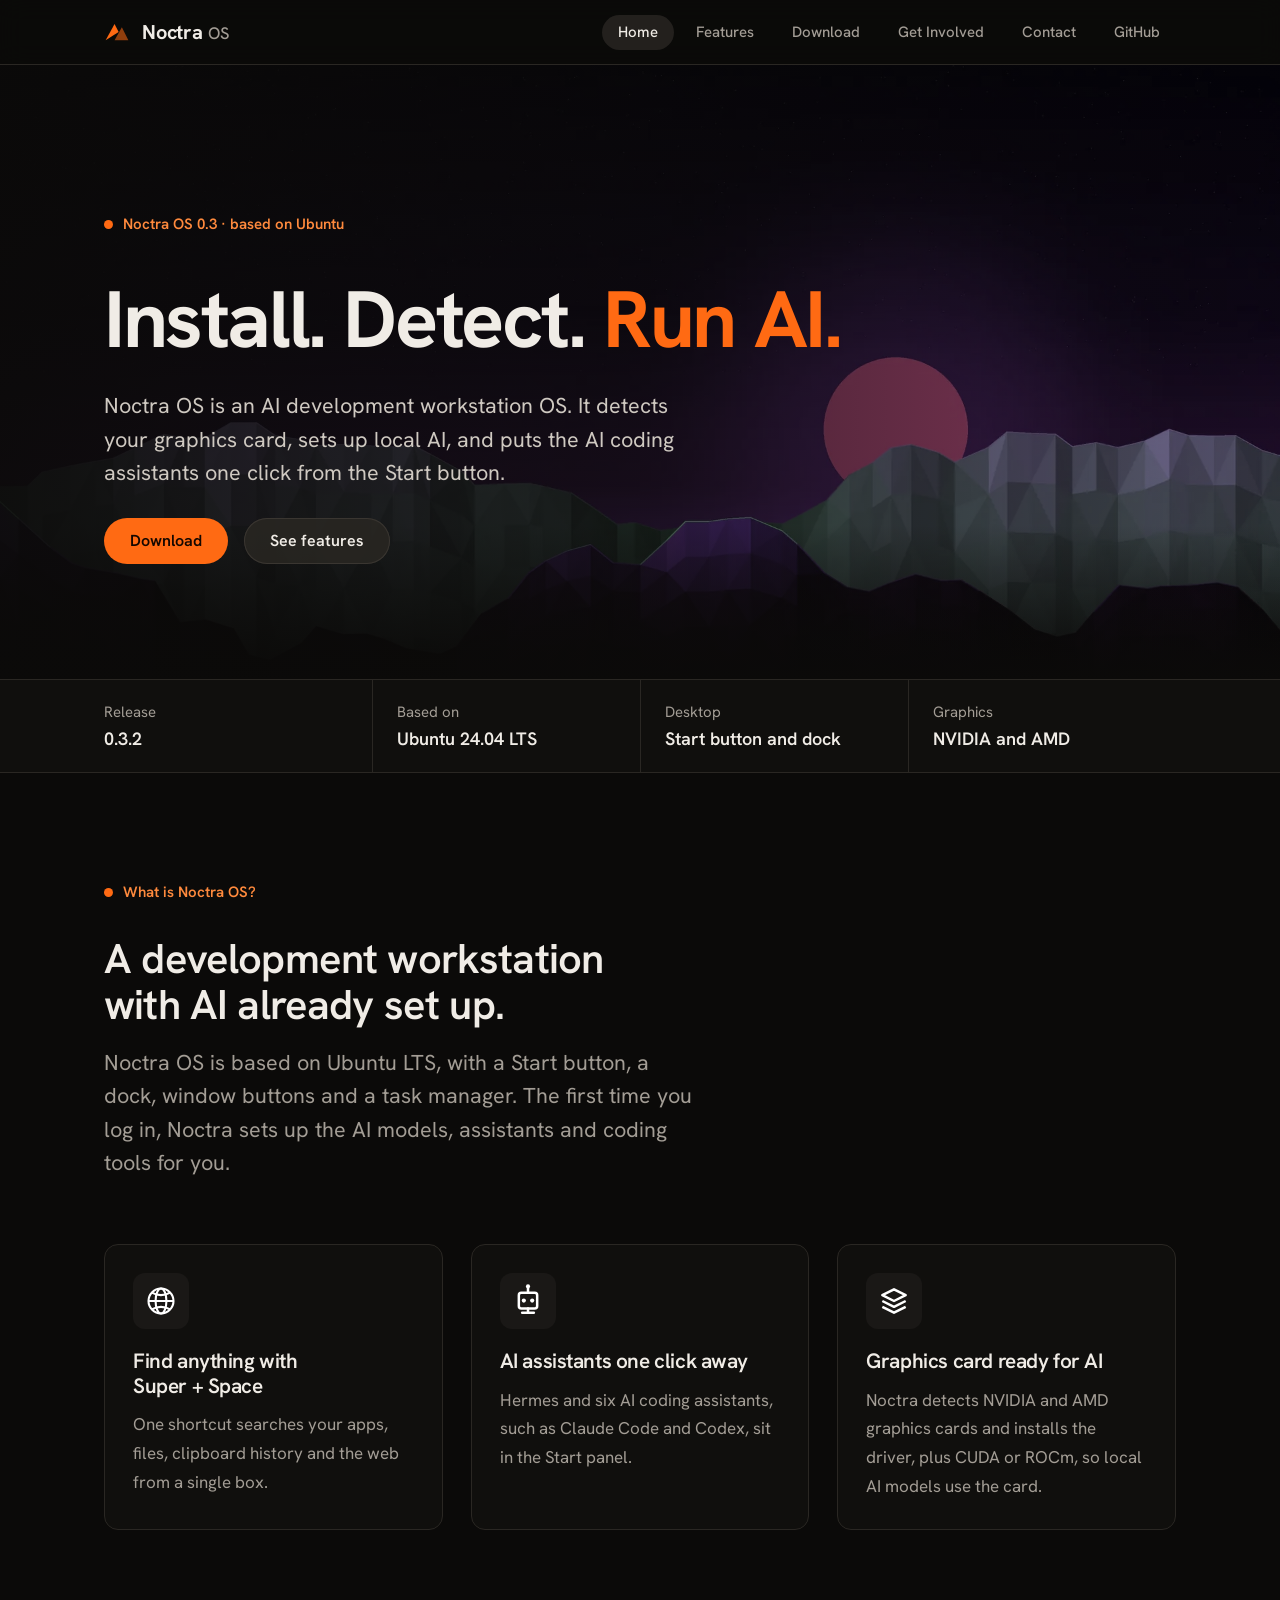
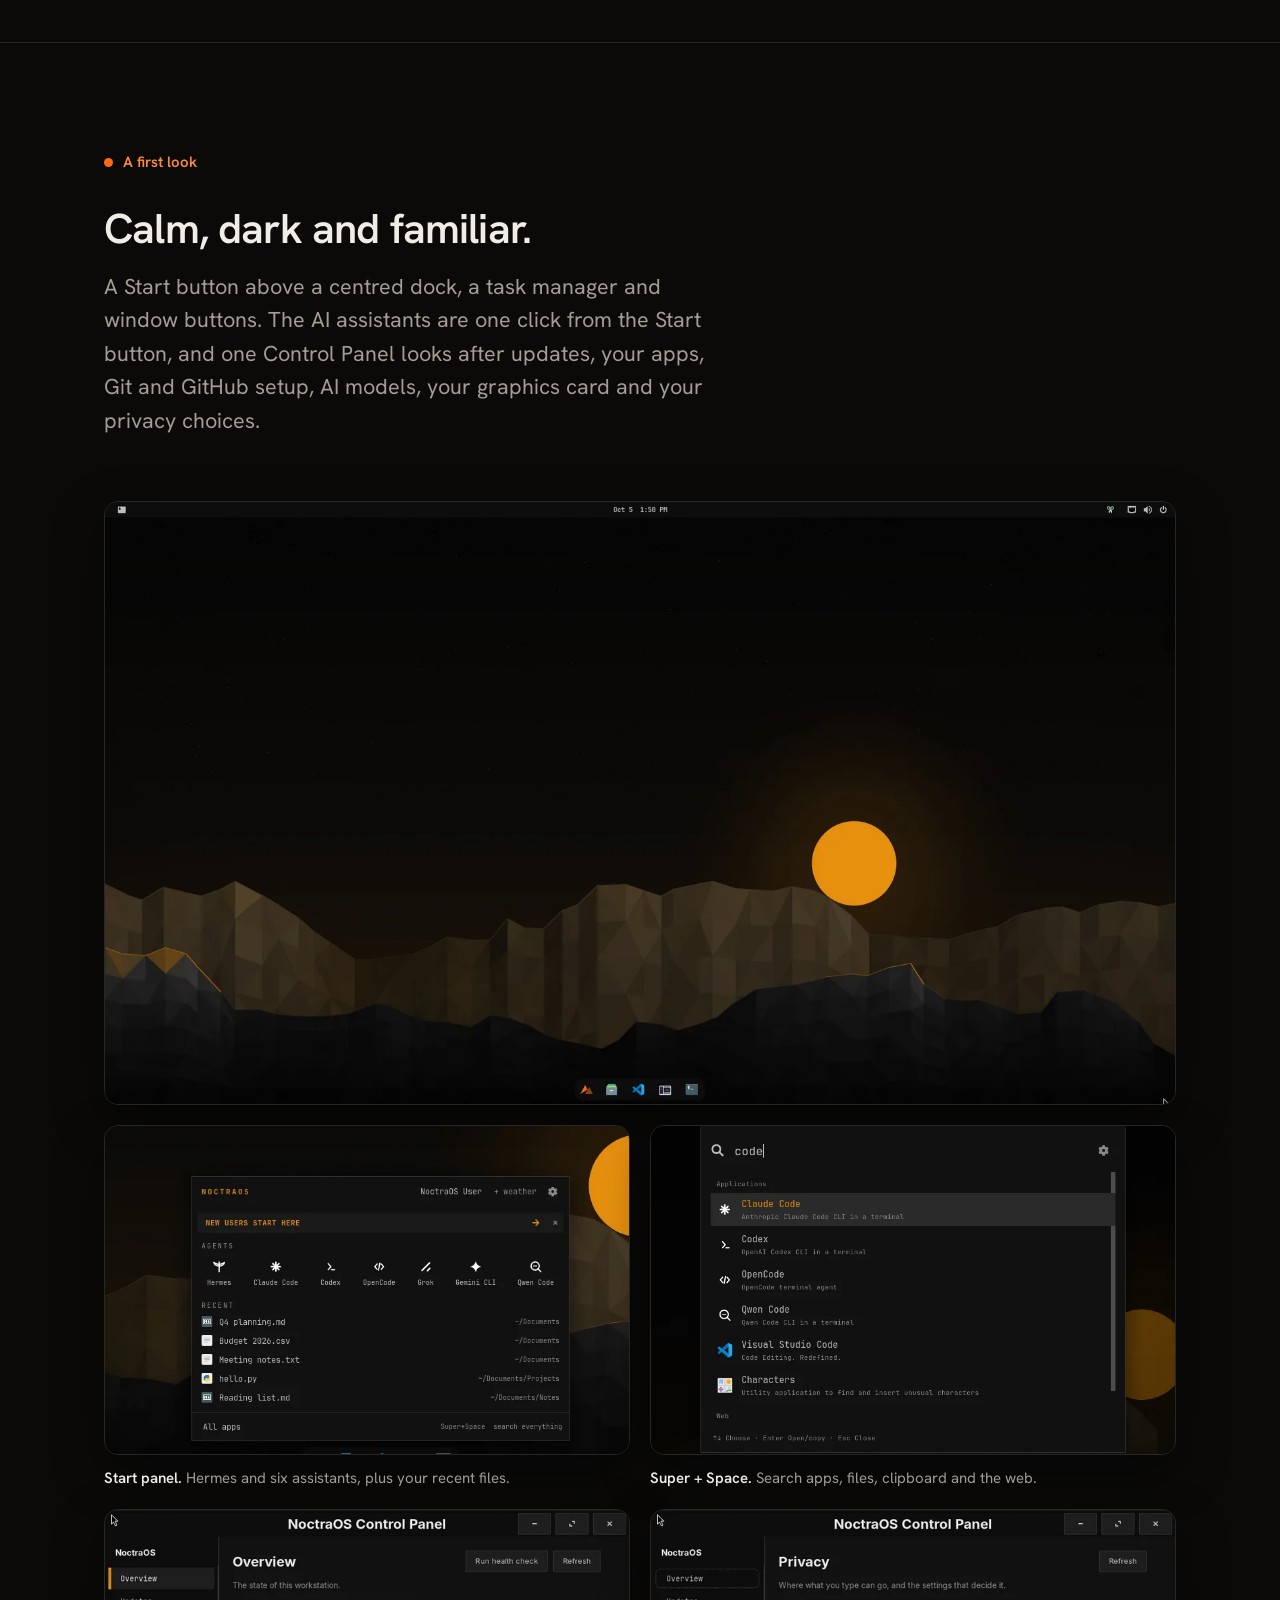
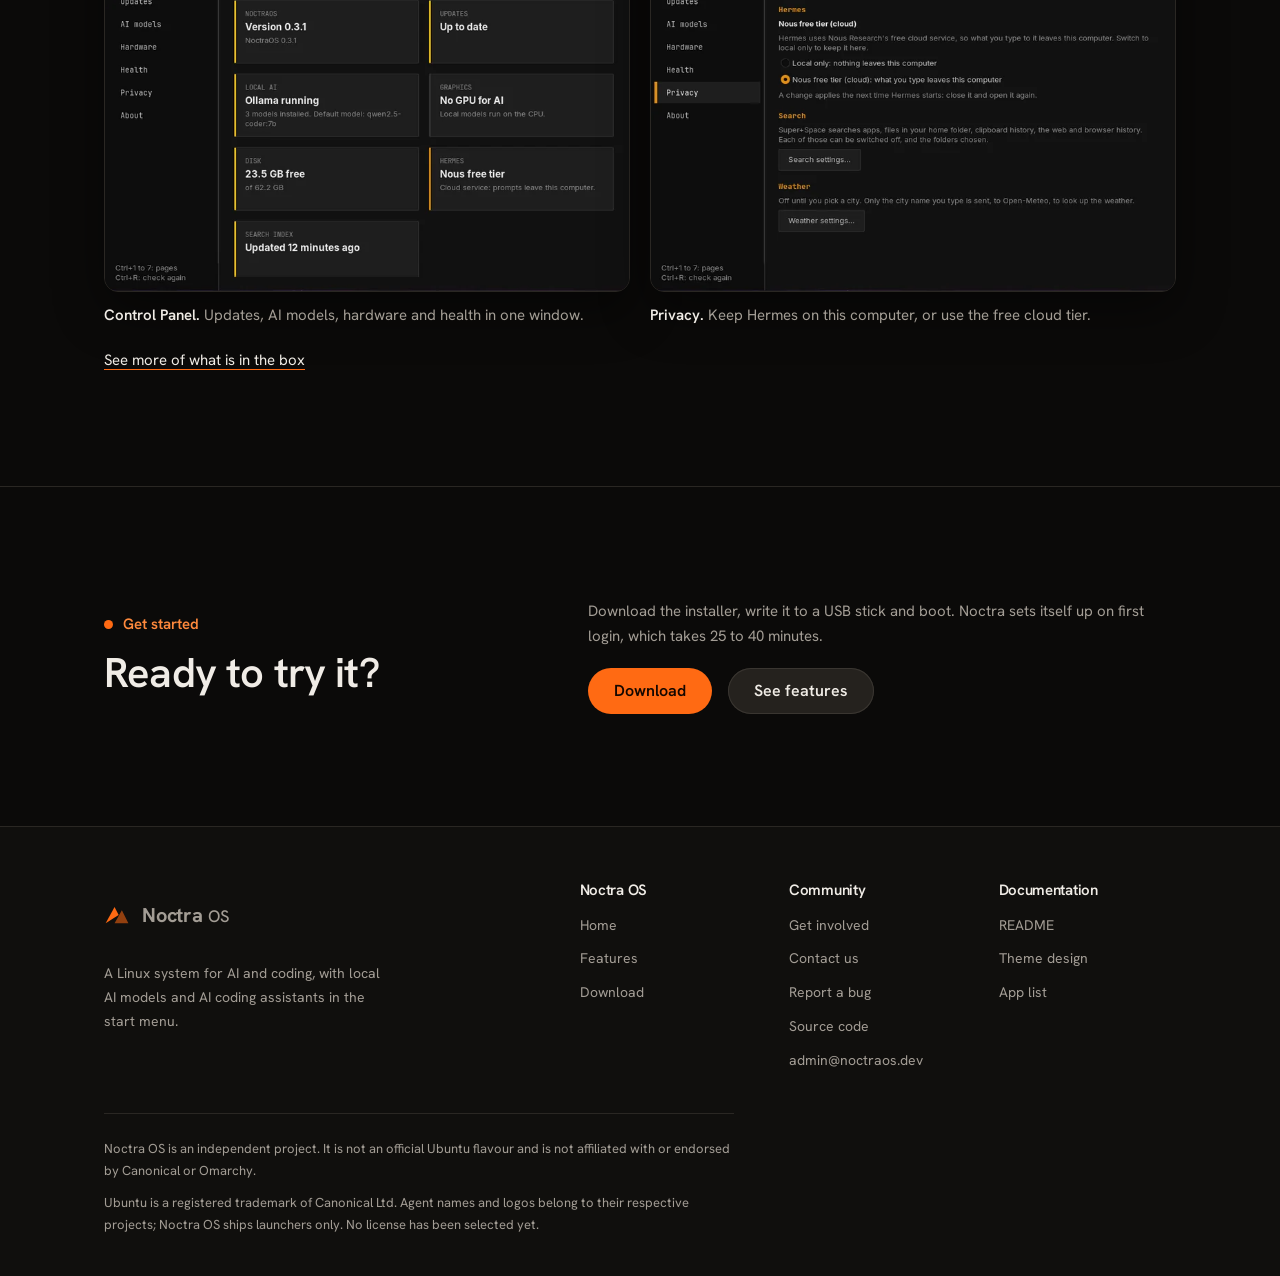
==== site/index.html @ 850f0a87 "Release 0.4.0: version, release notes, and the new pages in the README, site and help Version 0.4.0 " ====
<!doctype html>
<html lang="en">
<head>
<meta charset="utf-8">
<meta name="viewport" content="width=device-width, initial-scale=1, viewport-fit=cover">
<meta name="description" content="Noctra OS is an AI development workstation OS. Local AI models and AI coding assistants one click from the Start button, a ready coding setup, and Super + Space search.">
<meta name="theme-color" content="#0b0a09">
<meta name="color-scheme" content="dark">
<meta name="robots" content="index, follow, max-image-preview:large">
<title>Noctra OS: an AI development workstation OS</title>
<link rel="canonical" href="https://noctraos.dev/">
<link rel="icon" href="/favicon.svg" type="image/svg+xml">
<link rel="icon" href="/favicon.ico" sizes="48x48">
<link rel="apple-touch-icon" href="/apple-touch-icon.png">
<link rel="manifest" href="/site.webmanifest">
<meta name="application-name" content="Noctra OS">
<meta name="apple-mobile-web-app-title" content="Noctra OS">
<meta property="og:type" content="website">
<meta property="og:site_name" content="Noctra OS">
<meta property="og:locale" content="en_GB">
<meta property="og:title" content="Noctra OS: an AI development workstation OS">
<meta property="og:description" content="Noctra OS is an AI development workstation OS. Local AI models and AI coding assistants one click from the Start button, a ready coding setup, and Super + Space search.">
<meta property="og:url" content="https://noctraos.dev/">
<meta property="og:image" content="https://noctraos.dev/img/social/og-home.png">
<meta property="og:image:type" content="image/png">
<meta property="og:image:width" content="1200">
<meta property="og:image:height" content="630">
<meta property="og:image:alt" content="Noctra OS: an AI development workstation OS. A dark desktop with a dock and a Start button.">
<meta name="twitter:card" content="summary_large_image">
<meta name="twitter:title" content="Noctra OS: an AI development workstation OS">
<meta name="twitter:description" content="Noctra OS is an AI development workstation OS. Local AI models and AI coding assistants one click from the Start button, a ready coding setup, and Super + Space search.">
<meta name="twitter:image" content="https://noctraos.dev/img/social/og-home.png">
<meta name="twitter:image:alt" content="Noctra OS: an AI development workstation OS. A dark desktop with a dock and a Start button.">
<script type="application/ld+json">{"@context":"https://schema.org","@graph":[{"@type":"Organization","@id":"https://noctraos.dev/#org","name":"Noctra OS","url":"https://noctraos.dev/","logo":"https://noctraos.dev/icon-512.png","email":"admin@noctraos.dev","sameAs":["https://github.com/dazeb/noctraos"],"contactPoint":{"@type":"ContactPoint","contactType":"customer support","email":"admin@noctraos.dev","availableLanguage":"en"}},{"@type":"WebSite","@id":"https://noctraos.dev/#website","url":"https://noctraos.dev/","name":"Noctra OS","publisher":{"@id":"https://noctraos.dev/#org"},"inLanguage":"en"},{"@type":"SoftwareApplication","@id":"https://noctraos.dev/#os","name":"Noctra OS","applicationCategory":"OperatingSystem","operatingSystem":"Linux (Ubuntu 24.04)","softwareVersion":"0.3.2","description":"An AI development workstation OS, with local AI models and AI coding assistants ready when you are.","url":"https://noctraos.dev/","downloadUrl":"https://noctraos.dev/download","releaseNotes":"https://github.com/dazeb/noctraos/releases/tag/v0.3.2","image":"https://noctraos.dev/img/social/og-home.png","offers":{"@type":"Offer","price":"0","priceCurrency":"USD"},"author":{"@id":"https://noctraos.dev/#org"},"publisher":{"@id":"https://noctraos.dev/#org"}}]}</script>
<link rel="preconnect" href="https://fonts.googleapis.com">
<link rel="preconnect" href="https://fonts.gstatic.com" crossorigin>
<link rel="stylesheet" href="https://fonts.googleapis.com/css2?family=Hanken+Grotesk:wght@400;500;600;700&family=JetBrains+Mono:wght@400;500;700&display=swap">
<link rel="stylesheet" href="style.css">
</head>
<body>
<header class="nav">
  <div class="wrap">
    <a class="brand" href="index.html" aria-label="Noctra OS home">
      <svg viewBox="0 0 32 32" aria-hidden="true"><polygon points="2,26 13,6 18,16" fill="#ff6a13"/><polygon points="13,26 22,10 30,26" fill="#ff6a13" opacity="0.55"/></svg>
      <span>Noctra <small>OS</small></span>
    </a>
    <nav aria-label="Main">
      <ul>
        <li><a href="index.html" aria-current="page">Home</a></li>
        <li><a href="features.html">Features</a></li>
        <li><a href="download.html">Download</a></li>
        <li><a href="community.html">Get Involved</a></li>
        <li><a href="community.html#contact">Contact</a></li>
        <li><a href="https://github.com/dazeb/noctraos">GitHub</a></li>
      </ul>
    </nav>
  </div>
</header>

<main>
<div class="hero">
  <img src="img/neon-rift.webp" alt="" width="1920" height="1080" fetchpriority="high">
  <div class="wrap">
    <p class="eyebrow"><span class="dot"></span>Noctra OS 0.3 · based on Ubuntu</p>
    <h1>Install. Detect. <em>Run AI.</em></h1>
    <p class="lede">Noctra OS is an AI development workstation OS. It detects your graphics card, sets up local AI, and puts the AI coding assistants one click from the Start button.</p>
    <div class="cta">
      <a class="btn primary" href="download.html">Download</a>
      <a class="btn ghost" href="features.html">See features</a>
    </div>
  </div>
</div>

<div class="facts">
  <div class="wrap">
    <div>Release<b>0.3.2</b></div>
    <div>Based on<b>Ubuntu 24.04 LTS</b></div>
    <div>Desktop<b>Start button and dock</b></div>
    <div>Graphics<b>NVIDIA and AMD</b></div>
  </div>
</div>

<section>
  <div class="wrap">
    <div class="head">
      <p class="eyebrow"><span class="dot"></span>What is Noctra OS?</p>
      <h2>A development workstation with AI already set up.</h2>
      <p class="lede">Noctra OS is based on Ubuntu LTS, with a Start button, a dock, window buttons and a task manager. The first time you log in, Noctra sets up the AI models, assistants and coding tools for you.</p>
    </div>
    <div class="highlights">
      <div class="hl">
        <img src="icons/applications-internet.svg" alt="">
        <h3>Find anything with Super + Space</h3>
        <p>One shortcut searches your apps, files, clipboard history and the web from a single box.</p>
      </div>
      <div class="hl">
        <img src="icons/noctra-agents.svg" alt="">
        <h3>AI assistants one click away</h3>
        <p>Hermes and six AI coding assistants, such as Claude Code and Codex, sit in the Start panel.</p>
      </div>
      <div class="hl">
        <img src="icons/noctra-local-llm.svg" alt="">
        <h3>Graphics card ready for AI</h3>
        <p>Noctra detects NVIDIA and AMD graphics cards and installs the driver, plus CUDA or ROCm, so local AI models use the card.</p>
      </div>
    </div>
    </div>
  </div>
</section>

<section>
  <div class="wrap">
    <div class="head">
      <p class="eyebrow"><span class="dot"></span>A first look</p>
      <h2>Calm, dark and familiar.</h2>
      <p class="lede">A Start button above a centred dock, a task manager and window buttons. The AI assistants are one click from the Start button, and one Control Panel looks after updates, your apps, Git and GitHub setup, AI models, your graphics card and your privacy choices.</p>
    </div>
      <div class="shots two">
        <figure class="shot wide"><a href="img/shots/full/desktop.webp" target="_blank" rel="noopener" aria-label="Open the full-size screenshot: The Noctra desktop: a charcoal wallpaper with an amber sun and a centred dock with the Noctra Start button"><img src="img/shots/desktop.webp" alt="The Noctra desktop: a charcoal wallpaper with an amber sun and a centred dock with the Noctra Start button" width="1600" height="900" loading="lazy" decoding="async"></a><figcaption></figcaption></figure>
        <figure class="shot"><a href="img/shots/full/start-panel.webp" target="_blank" rel="noopener" aria-label="Open the full-size screenshot: The Noctra Start panel with the seven AI assistants and recent files"><img src="img/shots/start-panel.webp" alt="The Noctra Start panel with the seven AI assistants and recent files" width="776" height="485" loading="lazy" decoding="async"></a><figcaption><b>Start panel.</b> Hermes and six assistants, plus your recent files.</figcaption></figure>
        <figure class="shot"><a href="img/shots/full/search-apps.webp" target="_blank" rel="noopener" aria-label="Open the full-size screenshot: The Noctra search box showing apps for the word code"><img src="img/shots/search-apps.webp" alt="The Noctra search box showing apps for the word code" width="880" height="550" loading="lazy" decoding="async"></a><figcaption><b>Super + Space.</b> Search apps, files, clipboard and the web.</figcaption></figure>
        <figure class="shot"><a href="img/shots/full/control-overview.webp" target="_blank" rel="noopener" aria-label="Open the full-size screenshot: The Noctra Control Panel overview: version, updates, local AI, graphics, disk and Hermes"><img src="img/shots/control-overview.webp" alt="The Noctra Control Panel overview: version, updates, local AI, graphics, disk and Hermes" width="760" height="552" loading="lazy" decoding="async"></a><figcaption><b>Control Panel.</b> Updates, AI models, hardware and health in one window.</figcaption></figure>
        <figure class="shot"><a href="img/shots/full/control-privacy.webp" target="_blank" rel="noopener" aria-label="Open the full-size screenshot: The Noctra Control Panel privacy page: Hermes local only, or the Nous cloud free tier"><img src="img/shots/control-privacy.webp" alt="The Noctra Control Panel privacy page: Hermes local only, or the Nous cloud free tier" width="760" height="552" loading="lazy" decoding="async"></a><figcaption><b>Privacy.</b> Keep Hermes on this computer, or use the free cloud tier.</figcaption></figure>
      </div>
    <p class="alt" style="margin-top:22px"><a href="features.html">See more of what is in the box</a></p>
  </div>
</section>

<section>
  <div class="wrap band">
    <div>
      <p class="eyebrow"><span class="dot"></span>Get started</p>
      <h2>Ready to try it?</h2>
    </div>
    <div class="stack">
      <p class="alt">Download the installer, write it to a USB stick and boot. Noctra sets itself up on first login, which takes 25 to 40 minutes.</p>
      <div class="cta"><a class="btn primary" href="download.html">Download</a><a class="btn ghost" href="features.html">See features</a></div>
    </div>
  </div>
</section>
</main>

<footer>
  <div class="wrap">
    <div class="cols">
      <div class="about">
        <a class="brand" href="index.html"><svg viewBox="0 0 32 32" aria-hidden="true"><polygon points="2,26 13,6 18,16" fill="#ff6a13"/><polygon points="13,26 22,10 30,26" fill="#ff6a13" opacity="0.55"/></svg><span>Noctra <small>OS</small></span></a>
        <p>A Linux system for AI and coding, with local AI models and AI coding assistants in the start menu.</p>
      </div>
      <div>
        <h3>Noctra OS</h3>
        <ul><li><a href="index.html">Home</a></li><li><a href="features.html">Features</a></li><li><a href="download.html">Download</a></li></ul>
      </div>
      <div>
        <h3>Community</h3>
        <ul><li><a href="community.html">Get involved</a></li><li><a href="community.html#contact">Contact us</a></li><li><a href="https://github.com/dazeb/noctraos/issues">Report a bug</a></li><li><a href="https://github.com/dazeb/noctraos">Source code</a></li><li><a href="mailto:admin@noctraos.dev">admin@noctraos.dev</a></li></ul>
      </div>
      <div>
        <h3>Documentation</h3>
        <ul><li><a href="https://github.com/dazeb/noctraos#readme">README</a></li><li><a href="https://github.com/dazeb/noctraos/blob/main/docs/theme-design.md">Theme design</a></li><li><a href="https://github.com/dazeb/noctraos/blob/main/docs/omarchy-parity.md">App list</a></li></ul>
      </div>
    </div>
    <div class="legal">
      <p>Noctra OS is an independent project. It is not an official Ubuntu flavour and is not affiliated with or endorsed by Canonical or Omarchy.</p>
      <p>Ubuntu is a registered trademark of Canonical Ltd. Agent names and logos belong to their respective projects; Noctra OS ships launchers only. No license has been selected yet.</p>
    </div>
  </div>
</footer>
<script src="script.js"></script>
</body>
</html>
---- site/style.css ----
/* Noctra OS site. Conventions follow the Ubuntu flavour sites: header nav, wallpaper hero,
   release facts bar, feature rows, download page with requirements, get-involved page, legal footer.
   Tokens come from configs/theme/palette.json; near-black neutrals with a slight warm tint, orange is the only accent.
   Human feel: soft corners, sentence case, one friendly typeface, photos left mostly in colour, gentle motion. */
:root {
  --bg: #0b0a09;
  --panel: #100f0d;
  --raised: #1a1816;
  --select: #23201d;
  --line: #2a2723;
  --fg: #f0ece6;
  --muted: #a39d95;
  --amber: #ff6a13;
  --amber-hot: #ff8a3d;
  --display: "Hanken Grotesk", system-ui, -apple-system, "Segoe UI", sans-serif;
  --radius: 14px;
  --body: "Hanken Grotesk", system-ui, -apple-system, "Segoe UI", sans-serif;
  --mono: "JetBrains Mono", ui-monospace, "SFMono-Regular", Menlo, Consolas, monospace;
  --wrap: 1120px;
  color-scheme: dark;
}
*, *::before, *::after { box-sizing: border-box; }
html { scroll-behavior: smooth; scroll-padding-top: 96px; }
body { margin: 0; background: var(--bg); color: var(--fg); font: 400 1.0625rem/1.7 var(--body); -webkit-font-smoothing: antialiased; overflow-x: hidden; }
img { max-width: 100%; display: block; }
a { color: inherit; }
:focus-visible { outline: 2px solid var(--amber); outline-offset: 3px; }
code { font-family: var(--mono); font-size: 0.9em; }
.wrap { width: 100%; max-width: var(--wrap); margin-inline: auto; padding-inline: 24px; }

h1, h2, h3 { font-family: var(--display); font-weight: 600; line-height: 1.1; letter-spacing: -0.02em; margin: 0; text-wrap: balance; }
h1 { font-size: clamp(2.75rem, 7vw, 5rem); font-weight: 700; line-height: 1.04; letter-spacing: -0.03em; }
h2 { font-size: clamp(1.8rem, 3.4vw, 2.6rem); }
h3 { font-size: 1.3rem; line-height: 1.2; }
p { margin: 0; }
.lede { font-size: clamp(1.1rem, 1.7vw, 1.35rem); color: var(--muted); max-width: 50ch; line-height: 1.55; }
.eyebrow { font: 600 0.9375rem/1 var(--body); color: var(--amber-hot); display: flex; align-items: center; gap: 10px; margin: 0 0 18px; }
.eyebrow .dot { width: 9px; height: 9px; background: var(--amber); border-radius: 50%; flex: none; }
.muted { color: var(--muted); }
.soon { display: inline-block; vertical-align: middle; margin-left: 6px; padding: 4px 10px; border: 1px solid #6b2c0a; border-radius: 999px; color: var(--amber-hot); font: 600 0.75rem/1 var(--body); white-space: nowrap; }

/* ---------- header ---------- */
.nav { position: sticky; top: env(safe-area-inset-top, 0px); z-index: 20; background: color-mix(in srgb, var(--bg) 90%, transparent); backdrop-filter: blur(12px); border-bottom: 1px solid var(--line); }
.nav .wrap { display: flex; align-items: center; justify-content: space-between; gap: 16px 32px; min-height: 64px; flex-wrap: wrap; }
.brand { display: flex; align-items: center; gap: 12px; text-decoration: none; font: 700 1.25rem/1 var(--display); letter-spacing: -0.01em; }
.brand svg { width: 26px; height: 26px; flex: none; }
.brand small { font-weight: 500; color: var(--muted); letter-spacing: 0.04em; }
.nav ul { display: flex; gap: 6px; list-style: none; margin: 0; padding: 0; font: 500 0.9375rem/1 var(--body); }
.nav ul a { display: block; text-decoration: none; color: var(--muted); padding: 10px 16px; border-radius: 999px; transition: background 0.2s, color 0.2s; }
.nav ul a:hover { color: var(--fg); background: var(--raised); }
.nav ul a[aria-current="page"] { color: var(--fg); background: var(--select); }
@media (max-width: 640px) {
  .nav .wrap { padding-block: 10px 0; }
  .nav nav { width: 100%; overflow-x: auto; scrollbar-width: none; }
  .nav ul { gap: 0; }
  .nav ul a { padding: 12px 12px; white-space: nowrap; }
}

/* ---------- buttons ---------- */
.btn { display: inline-flex; align-items: center; gap: 10px; padding: 15px 26px; font: 600 1rem/1 var(--display); text-decoration: none; cursor: pointer; border: 0; border-radius: 999px; transition: background 0.2s, transform 0.2s; }
.btn:hover { transform: translateY(-2px); }
.btn.primary { background: var(--amber); color: #140700; }
.btn.primary:hover { background: var(--amber-hot); }
.btn.ghost { background: rgba(42, 39, 35, 0.85); color: var(--fg); box-shadow: inset 0 0 0 1px #3a3631; }
.btn.ghost:hover { background: #34302b; }
.cta { display: flex; flex-wrap: wrap; gap: 16px; }

/* ---------- hero (home) ---------- */
.hero { position: relative; overflow: hidden; border-bottom: 1px solid var(--line); }
.hero > img, .banner > img { filter: saturate(0.55) sepia(0.12) brightness(0.85); }
.hero > img { position: absolute; inset: 0; width: 100%; height: 100%; object-fit: cover; transform: scaleX(-1); }
.hero::after { content: ""; position: absolute; inset: 0; background: linear-gradient(90deg, rgba(11, 10, 9, 0.92) 0%, rgba(11, 10, 9, 0.62) 45%, rgba(11, 10, 9, 0.1) 100%), linear-gradient(0deg, var(--bg) 0%, transparent 25%); }
.hero .wrap { position: relative; z-index: 1; display: grid; gap: 28px; padding-block: clamp(72px, 12vw, 152px) clamp(64px, 9vw, 120px); }
.hero h1 em { font-style: normal; color: var(--amber); }
.hero .lede { color: #cfc9c1; }
@media (max-width: 640px) { .hero::after { background: linear-gradient(0deg, rgba(11, 10, 9, 0.55), rgba(11, 10, 9, 0.9)); } }

/* ---------- page banner (inner pages) ---------- */
.banner { position: relative; overflow: hidden; border-bottom: 1px solid var(--line); }
.banner > img { position: absolute; inset: 0; width: 100%; height: 100%; object-fit: cover; object-position: 50% 75%; }
.banner::after { content: ""; position: absolute; inset: 0; background: linear-gradient(90deg, rgba(11, 10, 9, 0.94) 0%, rgba(11, 10, 9, 0.66) 55%, rgba(11, 10, 9, 0.2) 100%); }
.banner .wrap { position: relative; z-index: 1; display: grid; gap: 18px; padding-block: clamp(48px, 7vw, 88px); }
.banner h1 { font-size: clamp(2.4rem, 5.5vw, 4rem); }

/* ---------- facts bar ---------- */
.facts { border-bottom: 1px solid var(--line); background: var(--panel); }
.facts .wrap { display: grid; grid-template-columns: repeat(4, minmax(0, 1fr)); }
.facts .wrap > div { padding: 22px 24px 22px 0; font: 400 0.9375rem/1.4 var(--body); color: var(--muted); }
.facts .wrap > div + div { padding-left: 24px; border-left: 1px solid var(--line); }
.facts b { display: block; color: var(--fg); font: 600 1.125rem/1.3 var(--display); margin-top: 4px; }
@media (max-width: 760px) {
  .facts .wrap { grid-template-columns: repeat(2, minmax(0, 1fr)); }
  .facts .wrap > div:nth-child(odd) { padding-left: 0; border-left: 0; }
  .facts .wrap > div:nth-child(n+3) { border-top: 1px solid var(--line); }
}

/* ---------- sections ---------- */
section { padding-block: clamp(64px, 9vw, 112px); }
section + section { border-top: 1px solid var(--line); }
.head { display: grid; gap: 18px; margin-bottom: clamp(36px, 5vw, 64px); }
.head h2 { max-width: 22ch; }

.highlights { display: grid; grid-template-columns: repeat(3, minmax(0, 1fr)); gap: clamp(16px, 2.5vw, 28px); }
.hl { background: var(--panel); border: 1px solid var(--line); border-radius: var(--radius); padding: 28px; display: grid; gap: 12px; align-content: start; transition: transform 0.25s, border-color 0.25s; }
.hl:hover { transform: translateY(-3px); border-color: #4a3526; }
.hl img { width: 40px; height: 40px; margin-bottom: 8px; padding: 8px; background: var(--raised); border-radius: 12px; box-sizing: content-box; }
.hl p { color: var(--muted); }
@media (max-width: 760px) { .highlights { grid-template-columns: minmax(0, 1fr); } }

.band { display: grid; grid-template-columns: minmax(0, 5fr) minmax(0, 7fr); gap: clamp(28px, 5vw, 72px); align-items: center; }
.band .stack { display: grid; gap: 18px; min-width: 0; }
@media (max-width: 900px) { .band { grid-template-columns: minmax(0, 1fr); } }

.term-line { display: flex; align-items: stretch; background: #070605; border: 1px solid var(--line); border-radius: 12px; overflow: hidden; min-width: 0; }
.term-line code { flex: 1; min-width: 0; overflow-x: auto; white-space: nowrap; padding: 16px 18px; font-size: 0.875rem; color: #eaeaea; scrollbar-width: thin; }
.term-line code::before { content: "$ "; color: var(--amber); }
.term-line button { flex: none; background: var(--raised); color: var(--fg); border: 0; border-left: 1px solid var(--line); padding: 0 20px; font: 600 0.875rem/1 var(--body); cursor: pointer; }
.term-line button:hover { background: var(--select); color: var(--amber-hot); }
.alt { color: var(--muted); font-size: 0.9375rem; }
.alt a, .prose a { color: var(--fg); text-decoration-color: var(--amber); text-underline-offset: 4px; }

/* ---------- feature rows ---------- */
.rows { display: grid; }
.row { display: grid; grid-template-columns: minmax(0, 5fr) minmax(0, 7fr); gap: clamp(24px, 5vw, 72px); padding-block: clamp(36px, 5vw, 56px); border-top: 1px solid var(--line); }
.row:first-child { border-top: 0; padding-top: 0; }
.row h2 { font-size: clamp(1.6rem, 2.6vw, 2.1rem); }
.row .intro { display: grid; gap: 12px; align-content: start; }
.row .intro p { color: var(--muted); }
.row ul { list-style: none; margin: 0; padding: 0; border-top: 1px solid var(--line); }
.row li { padding: 16px 0; border-bottom: 1px solid var(--line); display: grid; grid-template-columns: 22px minmax(0, 1fr); gap: 8px; }
.row li::before { content: ""; width: 7px; height: 7px; margin-top: 0.7em; border-radius: 50%; background: var(--amber); }
.row li span { color: var(--muted); }
.row li strong { color: var(--fg); font-weight: 600; }
@media (max-width: 800px) { .row { grid-template-columns: minmax(0, 1fr); } }

.tiles { display: grid; grid-template-columns: repeat(3, minmax(0, 1fr)); gap: 12px; margin-top: 8px; }
.tile { display: grid; justify-items: center; gap: 10px; padding: 20px 10px; background: var(--panel); border: 1px solid var(--line); border-radius: 12px; font: 500 0.875rem/1.2 var(--body); text-align: center; transition: transform 0.2s, border-color 0.2s; }
.tile:hover { transform: translateY(-2px); border-color: #4a3526; }
.tile img { width: 32px; height: 32px; }
@media (max-width: 420px) { .tiles { grid-template-columns: repeat(2, minmax(0, 1fr)); } }

/* ---------- download ---------- */
.scroll { overflow-x: auto; border: 1px solid var(--line); border-radius: var(--radius); }
table { width: 100%; border-collapse: collapse; font-size: 0.9375rem; min-width: 560px; }
th, td { text-align: left; padding: 14px 18px; border-bottom: 1px solid var(--line); vertical-align: top; }
tr:last-child td { border-bottom: 0; }
th { font: 600 0.875rem/1 var(--body); color: var(--muted); background: var(--panel); }
td code { color: var(--amber-hot); }
.status { font: 600 0.8125rem/1 var(--body); padding: 5px 10px; border: 1px solid var(--line); border-radius: 999px; color: var(--muted); white-space: nowrap; }
.status.ok { color: var(--amber-hot); border-color: #6b2c0a; }

.methods { display: grid; grid-template-columns: repeat(2, minmax(0, 1fr)); gap: 24px; }
.method { border: 1px solid var(--line); border-radius: var(--radius); padding: clamp(22px, 3vw, 36px); background: var(--panel); display: grid; gap: 16px; align-content: start; min-width: 0; }
.method .tag { font: 600 0.9375rem/1 var(--body); color: var(--amber-hot); }
.method p { color: var(--muted); }
@media (max-width: 800px) { .methods { grid-template-columns: minmax(0, 1fr); } }

.steps { list-style: none; margin: 0; padding: 0; display: grid; gap: 0; counter-reset: s; border-top: 1px solid var(--line); }
.steps li { counter-increment: s; display: grid; grid-template-columns: 48px minmax(0, 1fr); gap: 16px; padding: 20px 0; border-bottom: 1px solid var(--line); }
.steps li::before { content: counter(s); display: grid; place-items: center; width: 32px; height: 32px; border-radius: 50%; background: var(--raised); font: 600 0.9375rem/1 var(--display); color: var(--amber-hot); }
.steps strong { display: block; font: 600 1.15rem/1.3 var(--display); }
.steps span { color: var(--muted); }

.reqs { display: grid; grid-template-columns: repeat(4, minmax(0, 1fr)); border: 1px solid var(--line); border-radius: var(--radius); overflow: hidden; }
.reqs div { padding: 22px; border-right: 1px solid var(--line); font: 400 0.9375rem/1.5 var(--body); color: var(--muted); }
.reqs div:last-child { border-right: 0; }
.reqs b { display: block; color: var(--fg); font: 600 1.125rem/1.3 var(--display); }
@media (max-width: 800px) {
  .reqs { grid-template-columns: repeat(2, minmax(0, 1fr)); }
  .reqs div:nth-child(2) { border-right: 0; }
  .reqs div:nth-child(-n+2) { border-bottom: 1px solid var(--line); }
}

/* ---------- get involved ---------- */
.ways { display: grid; grid-template-columns: repeat(2, minmax(0, 1fr)); gap: 0; border: 1px solid var(--line); border-radius: var(--radius); overflow: hidden; }
.way { padding: clamp(24px, 3vw, 36px); display: grid; gap: 10px; align-content: start; text-decoration: none; border-right: 1px solid var(--line); border-bottom: 1px solid var(--line); transition: background 0.15s; }
.way:nth-child(2n) { border-right: 0; }
.way:nth-last-child(-n+2) { border-bottom: 0; }
.way:hover { background: var(--raised); }
.way:focus-visible, .term-line button:focus-visible { outline-offset: -3px; }
.way p { color: var(--muted); }
.way .go { font: 600 0.9375rem/1 var(--body); color: var(--amber-hot); margin-top: 6px; }
@media (max-width: 800px) {
  .ways { grid-template-columns: minmax(0, 1fr); }
  .way, .way:nth-child(2n) { border-right: 0; }
  .way:nth-last-child(2) { border-bottom: 1px solid var(--line); }
}
.prose { display: grid; gap: 16px; max-width: 64ch; color: var(--muted); }

/* ---------- footer ---------- */
footer { border-top: 1px solid var(--line); background: var(--panel); padding-block: 56px calc(40px + env(safe-area-inset-bottom, 0px)); color: var(--muted); font-size: 0.875rem; }
footer .cols { display: grid; grid-template-columns: minmax(0, 5fr) repeat(3, minmax(0, 2fr)); gap: 32px; }
footer h3 { font: 600 0.9375rem/1 var(--body); color: var(--fg); margin-bottom: 16px; }
footer ul { list-style: none; margin: 0; padding: 0; display: grid; gap: 10px; }
footer a { text-decoration: none; }
footer a:hover { color: var(--amber-hot); }
footer .legal { margin-top: 40px; padding-top: 24px; border-top: 1px solid var(--line); display: grid; gap: 10px; font-size: 0.8125rem; max-width: 90ch; }
footer .about { display: grid; gap: 14px; max-width: 36ch; }
@media (max-width: 800px) { footer .cols { grid-template-columns: repeat(2, minmax(0, 1fr)); } footer .about { grid-column: 1 / -1; max-width: none; } }

@keyframes rise { from { opacity: 0; transform: translateY(14px); } to { opacity: 1; transform: none; } }
.hero .wrap > *, .banner .wrap > * { animation: rise 0.7s cubic-bezier(0.2, 0.7, 0.2, 1) both; }
.hero .wrap > :nth-child(2), .banner .wrap > :nth-child(2) { animation-delay: 0.08s; }
.hero .wrap > :nth-child(3), .banner .wrap > :nth-child(3) { animation-delay: 0.16s; }
.hero .wrap > :nth-child(4) { animation-delay: 0.24s; }

@media (prefers-reduced-motion: reduce) {
  .hero .wrap > *, .banner .wrap > *, .btn:hover, .hl:hover, .tile:hover { animation: none; transform: none; }
  html { scroll-behavior: auto; }
  *, *::before, *::after { transition-duration: 0.01ms !important; }
}

/* Download table: stack each file as a block on phones so the button stays visible. */
@media (max-width: 640px) {
  #files table { min-width: 0; }
  #files thead { display: none; }
  #files table, #files tbody, #files tr, #files td { display: block; }
  #files tr { padding: 18px 0; border-bottom: 1px solid var(--line); }
  #files tr:last-child { border-bottom: 0; }
  #files td { border: 0; padding: 4px 18px; }
  #files td:last-child { padding-top: 12px; }
}

.size { margin-left: 6px; color: var(--muted); font-size: 0.8125rem; white-space: nowrap; }

.hash { display: block; margin-top: 6px; max-width: 34ch; font: 400 0.75rem/1.4 var(--mono); color: var(--muted); overflow-wrap: anywhere; }
.note { margin-top: 16px; max-width: 72ch; padding: 14px 18px; border: 1px solid var(--line); border-left: 3px solid var(--amber); border-radius: var(--radius); color: var(--muted); font-size: 0.9375rem; }
.note strong { color: var(--fg); }
.login { display: block; margin-top: 8px; color: var(--muted); font-size: 0.875rem; }

/* Downloads table: a steady rhythm. File name, size and checksum each get their own line in a
   column wide enough to keep names whole; descriptions read at a comfortable line height; the
   download buttons share one width and stack with an even gap. */
#files table { min-width: 760px; }
#files th, #files td { padding: 20px 22px; }
#files th:first-child, #files td:first-child { width: 34%; min-width: 22rem; }
#files th:last-child, #files td:last-child { width: 1%; white-space: nowrap; }
#files td:first-child strong { display: block; font-size: 1rem; }
#files td:first-child br { display: none; }
#files td:first-child code { display: block; margin-top: 6px; white-space: nowrap; }
#files .size { display: block; margin: 4px 0 0; }
#files .hash { margin-top: 10px; max-width: 40ch; }
#files td:nth-child(2) { line-height: 1.6; }
#files .login { margin-top: 10px; line-height: 1.5; }
#files td:last-child .btn { display: flex; width: 100%; min-width: 8.5rem; justify-content: center; padding: 13px 22px; }
#files td:last-child .btn + .btn { margin-top: 10px; }
#files .term-line { margin-top: 16px; }
#files .note { max-width: none; margin-top: 18px; }
@media (max-width: 640px) {
  /* the stacked phone layout above wins over the desktop spacing */
  #files table { min-width: 0; }
  #files td { padding: 4px 18px; }
  #files td:first-child { width: auto; min-width: 0; padding-top: 4px; }
  #files td:last-child { width: auto; white-space: normal; padding-top: 12px; }
  #files td:last-child .btn { display: inline-flex; width: auto; min-width: 0; padding: 13px 22px; margin: 0 8px 8px 0; }
  #files td:last-child .btn + .btn { margin-top: 0; }
  #files td:nth-child(2) { margin-top: 14px; }
}

/* Screenshots. Each figure links to the full-size capture. */
.shots { display: grid; gap: 20px; margin-top: clamp(26px, 4vw, 44px); }
.shots.two { grid-template-columns: repeat(2, minmax(0, 1fr)); }
.shots.one { grid-template-columns: minmax(0, 1fr); max-width: 640px; }
.row .shots { grid-column: 1 / -1; }
.shot { margin: 0; min-width: 0; }
.shot.wide { grid-column: 1 / -1; }
.shots.one .shot.wide { grid-column: auto; }
.shot a { display: block; border: 1px solid var(--line); border-radius: var(--radius); overflow: hidden; background: var(--panel); box-shadow: 0 18px 50px rgba(0, 0, 0, 0.45); transition: transform 0.2s, border-color 0.2s; }
.shot a:hover { transform: translateY(-2px); border-color: #4a3526; }
.shot img { width: 100%; height: auto; }
.shot figcaption { margin-top: 12px; color: var(--muted); font-size: 0.9375rem; line-height: 1.5; }
.shot figcaption:empty { display: none; }
.shot figcaption b { color: var(--fg); font-weight: 600; }
@media (max-width: 800px) { .shots.two { grid-template-columns: minmax(0, 1fr); } }
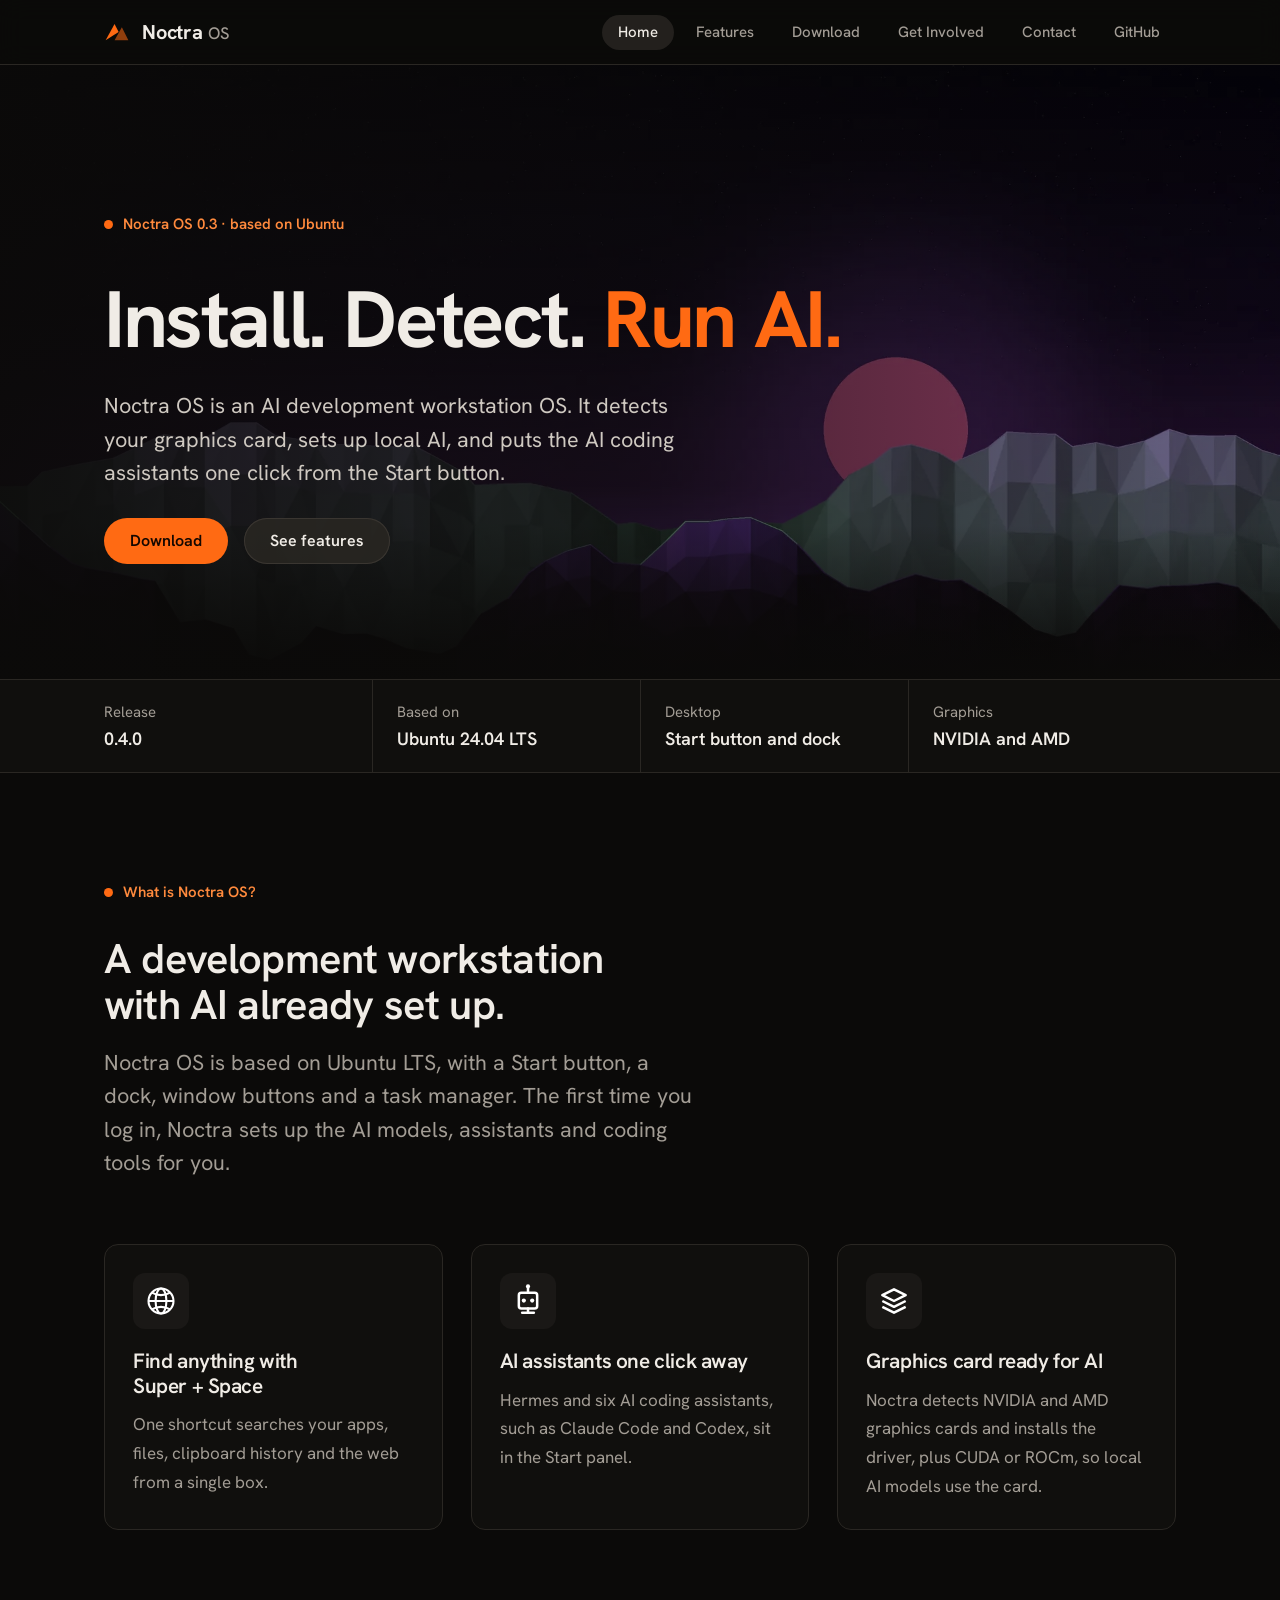
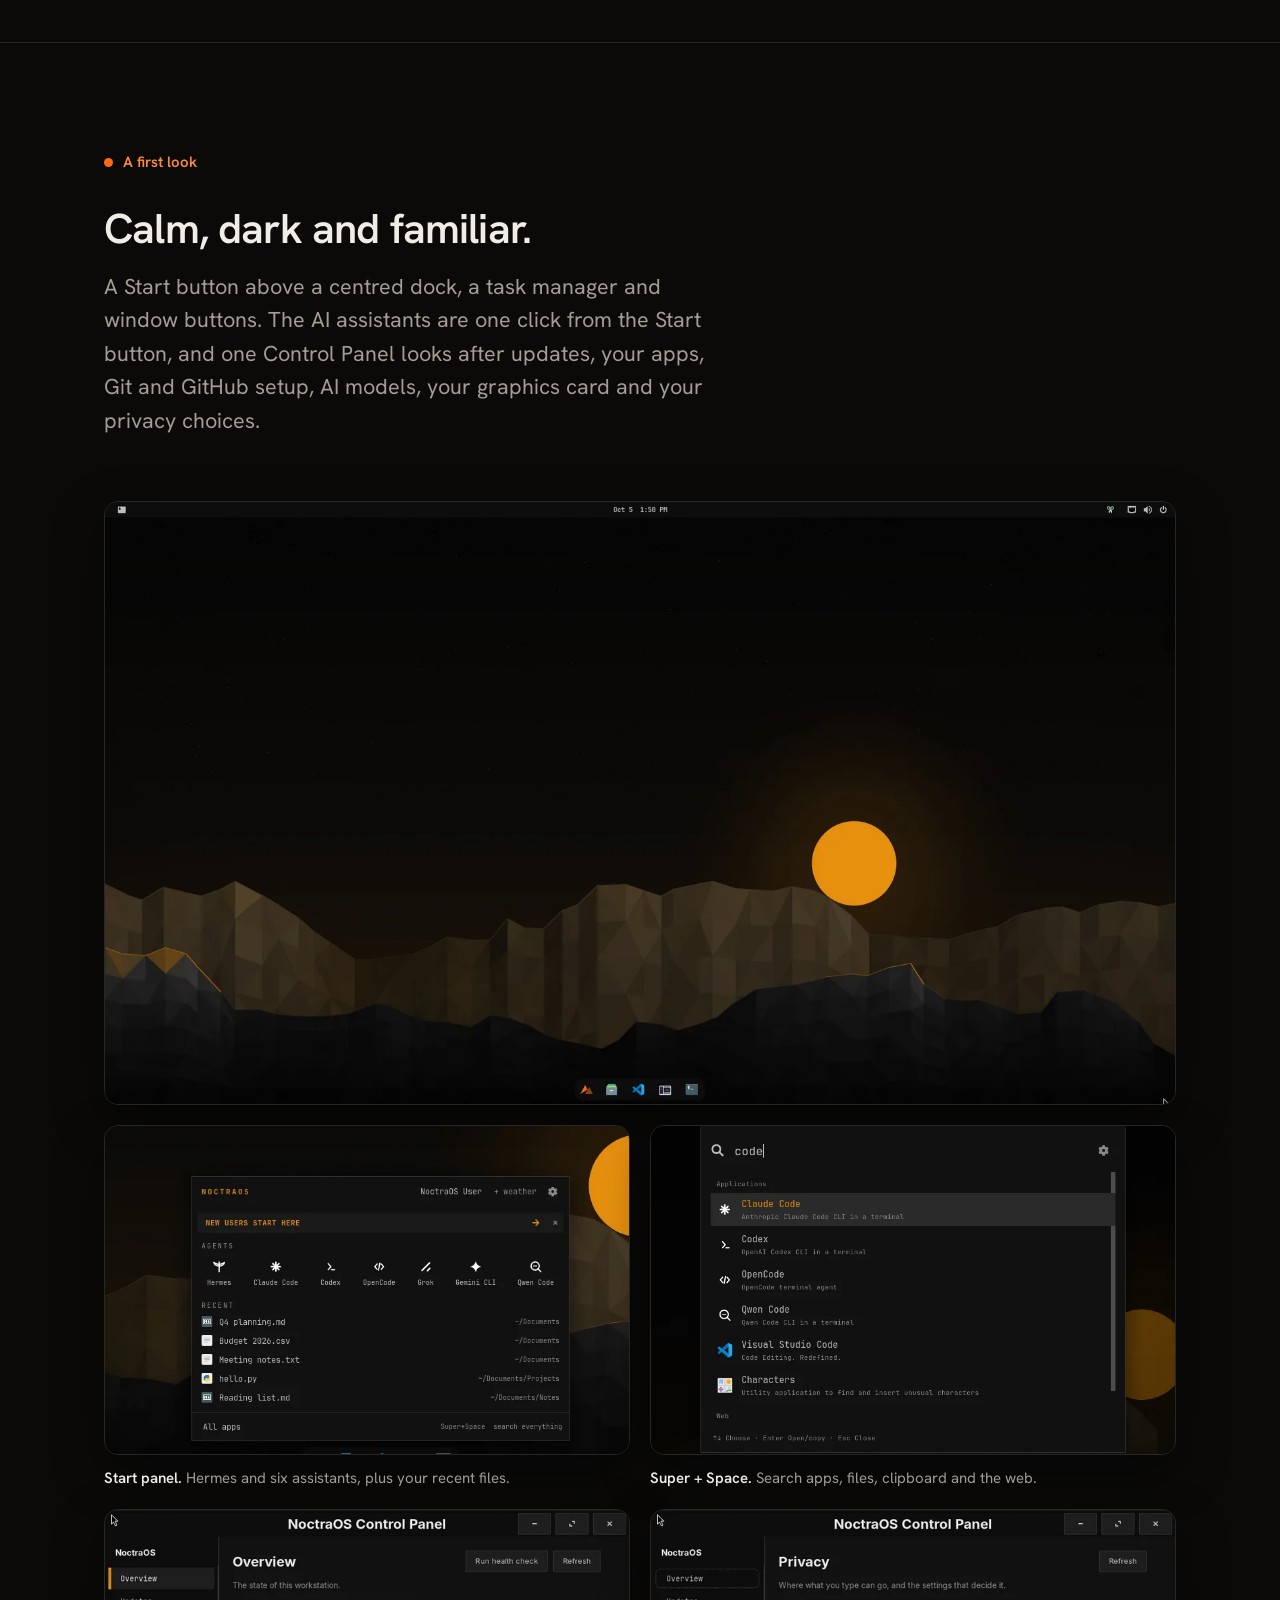
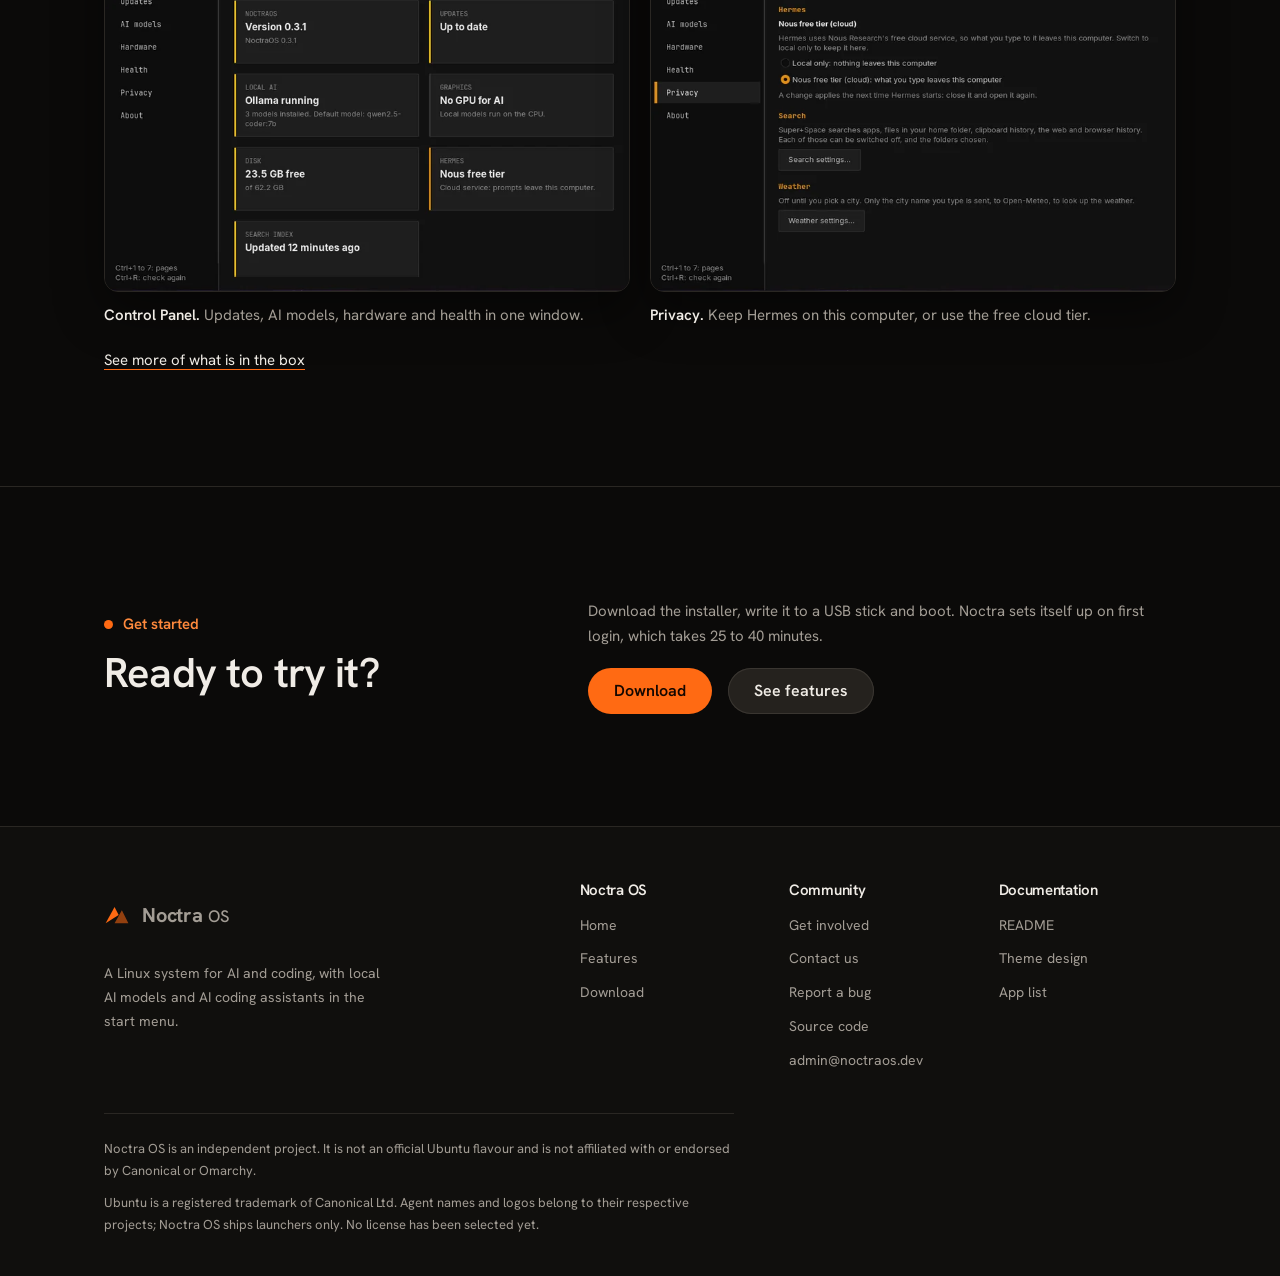
==== commit 1987ed3e: "Release 0.4.0: download page, torrent, Proxmox script, social cards Written by scripts/update-site-r" ====
--- a/site/index.html
+++ b/site/index.html
@@ -31,7 +31,7 @@
 <meta name="twitter:description" content="Noctra OS is an AI development workstation OS. Local AI models and AI coding assistants one click from the Start button, a ready coding setup, and Super + Space search.">
 <meta name="twitter:image" content="https://noctraos.dev/img/social/og-home.png">
 <meta name="twitter:image:alt" content="Noctra OS: an AI development workstation OS. A dark desktop with a dock and a Start button.">
-<script type="application/ld+json">{"@context":"https://schema.org","@graph":[{"@type":"Organization","@id":"https://noctraos.dev/#org","name":"Noctra OS","url":"https://noctraos.dev/","logo":"https://noctraos.dev/icon-512.png","email":"admin@noctraos.dev","sameAs":["https://github.com/dazeb/noctraos"],"contactPoint":{"@type":"ContactPoint","contactType":"customer support","email":"admin@noctraos.dev","availableLanguage":"en"}},{"@type":"WebSite","@id":"https://noctraos.dev/#website","url":"https://noctraos.dev/","name":"Noctra OS","publisher":{"@id":"https://noctraos.dev/#org"},"inLanguage":"en"},{"@type":"SoftwareApplication","@id":"https://noctraos.dev/#os","name":"Noctra OS","applicationCategory":"OperatingSystem","operatingSystem":"Linux (Ubuntu 24.04)","softwareVersion":"0.3.2","description":"An AI development workstation OS, with local AI models and AI coding assistants ready when you are.","url":"https://noctraos.dev/","downloadUrl":"https://noctraos.dev/download","releaseNotes":"https://github.com/dazeb/noctraos/releases/tag/v0.3.2","image":"https://noctraos.dev/img/social/og-home.png","offers":{"@type":"Offer","price":"0","priceCurrency":"USD"},"author":{"@id":"https://noctraos.dev/#org"},"publisher":{"@id":"https://noctraos.dev/#org"}}]}</script>
+<script type="application/ld+json">{"@context":"https://schema.org","@graph":[{"@type":"Organization","@id":"https://noctraos.dev/#org","name":"Noctra OS","url":"https://noctraos.dev/","logo":"https://noctraos.dev/icon-512.png","email":"admin@noctraos.dev","sameAs":["https://github.com/dazeb/noctraos"],"contactPoint":{"@type":"ContactPoint","contactType":"customer support","email":"admin@noctraos.dev","availableLanguage":"en"}},{"@type":"WebSite","@id":"https://noctraos.dev/#website","url":"https://noctraos.dev/","name":"Noctra OS","publisher":{"@id":"https://noctraos.dev/#org"},"inLanguage":"en"},{"@type":"SoftwareApplication","@id":"https://noctraos.dev/#os","name":"Noctra OS","applicationCategory":"OperatingSystem","operatingSystem":"Linux (Ubuntu 24.04)","softwareVersion":"0.4.0","description":"An AI development workstation OS, with local AI models and AI coding assistants ready when you are.","url":"https://noctraos.dev/","downloadUrl":"https://noctraos.dev/download","releaseNotes":"https://github.com/dazeb/noctraos/releases/tag/v0.4.0","image":"https://noctraos.dev/img/social/og-home.png","offers":{"@type":"Offer","price":"0","priceCurrency":"USD"},"author":{"@id":"https://noctraos.dev/#org"},"publisher":{"@id":"https://noctraos.dev/#org"}}]}</script>
 <link rel="preconnect" href="https://fonts.googleapis.com">
 <link rel="preconnect" href="https://fonts.gstatic.com" crossorigin>
 <link rel="stylesheet" href="https://fonts.googleapis.com/css2?family=Hanken+Grotesk:wght@400;500;600;700&family=JetBrains+Mono:wght@400;500;700&display=swap">
@@ -73,7 +73,7 @@
 
 <div class="facts">
   <div class="wrap">
-    <div>Release<b>0.3.2</b></div>
+    <div>Release<b>0.4.0</b></div>
     <div>Based on<b>Ubuntu 24.04 LTS</b></div>
     <div>Desktop<b>Start button and dock</b></div>
     <div>Graphics<b>NVIDIA and AMD</b></div>
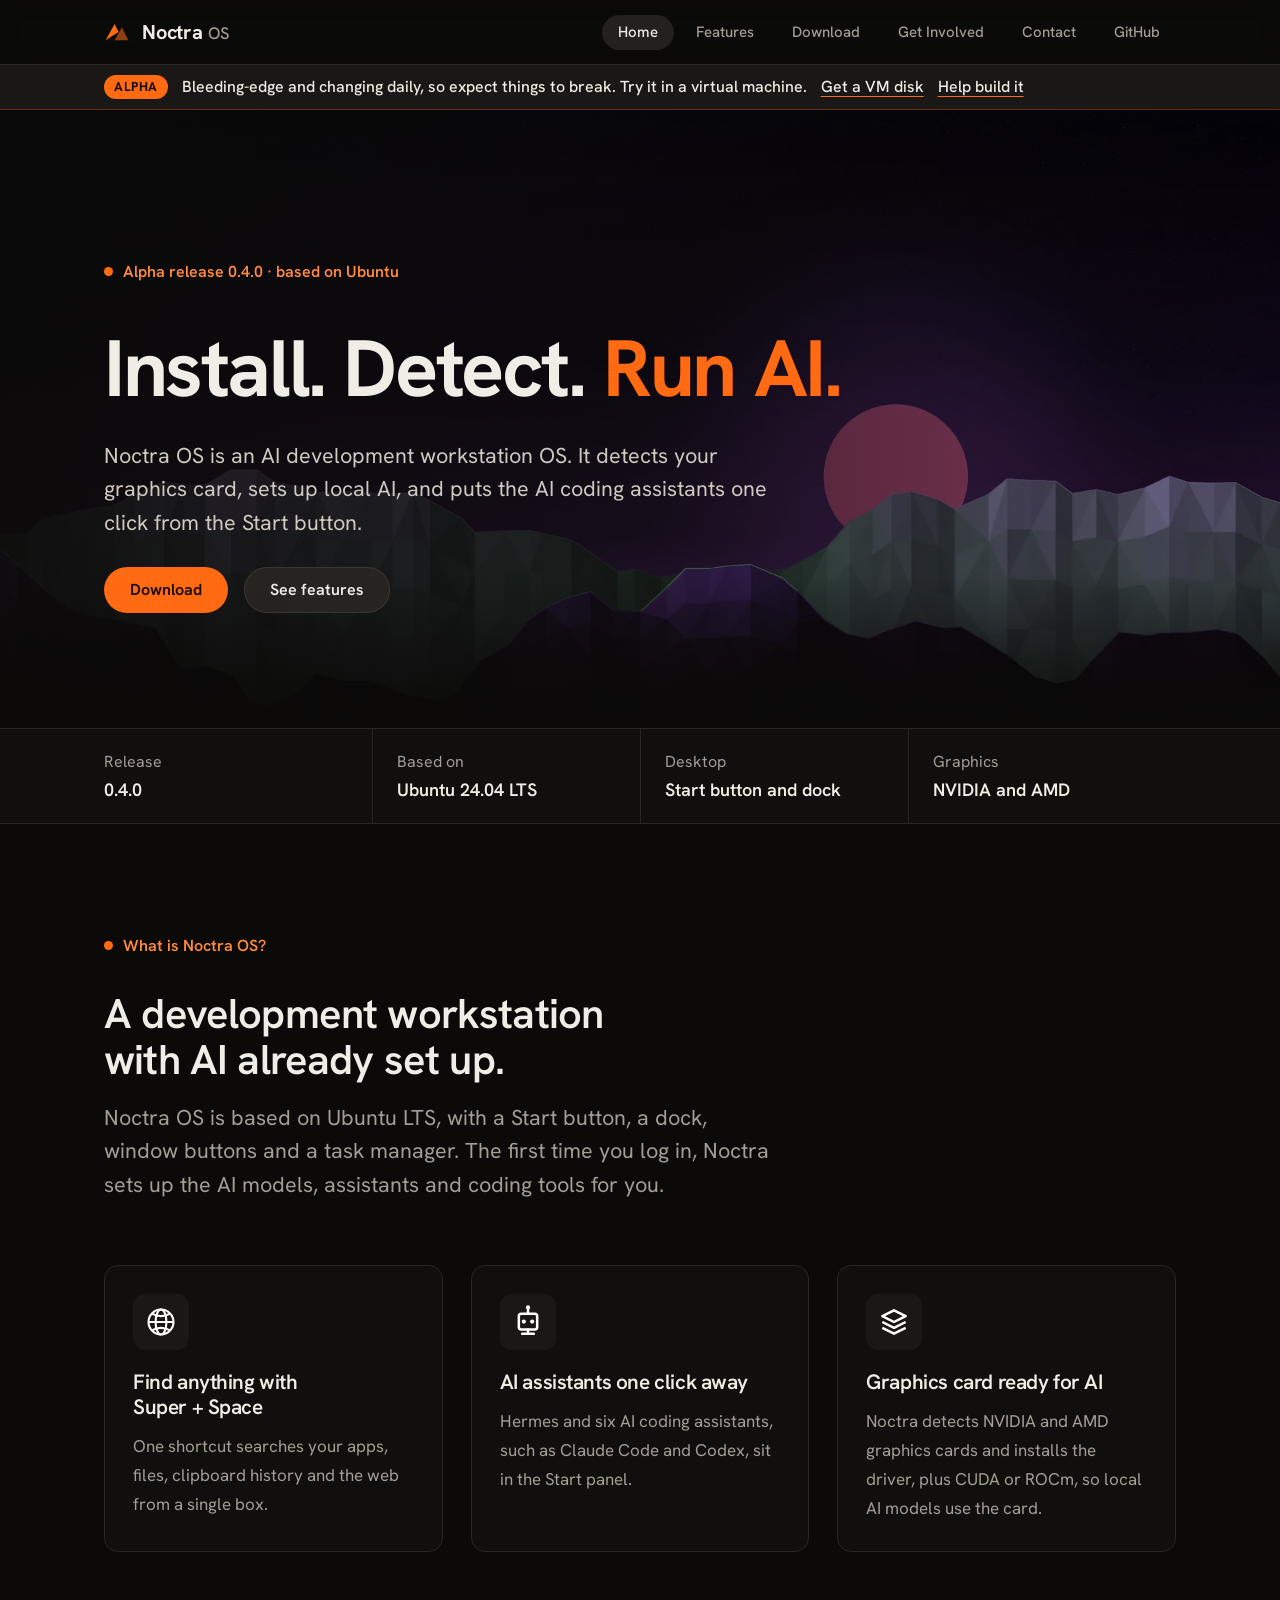
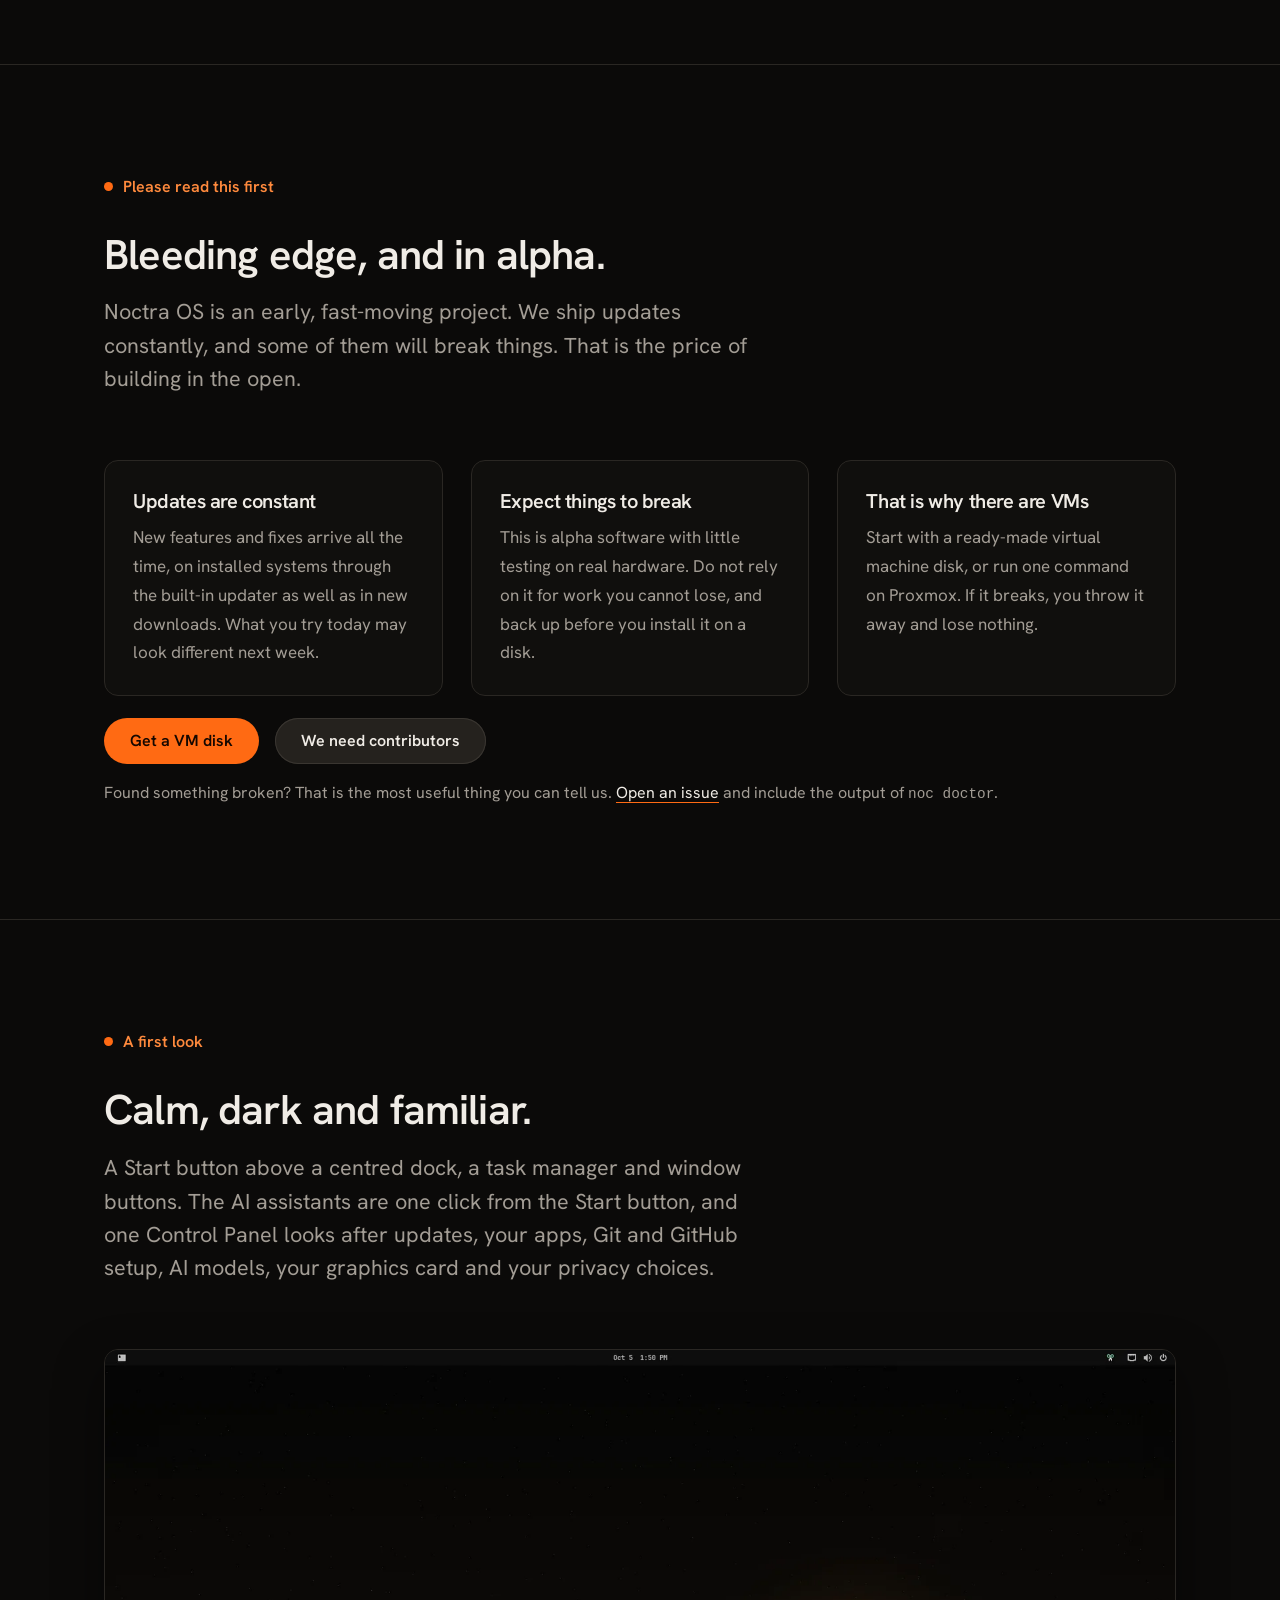
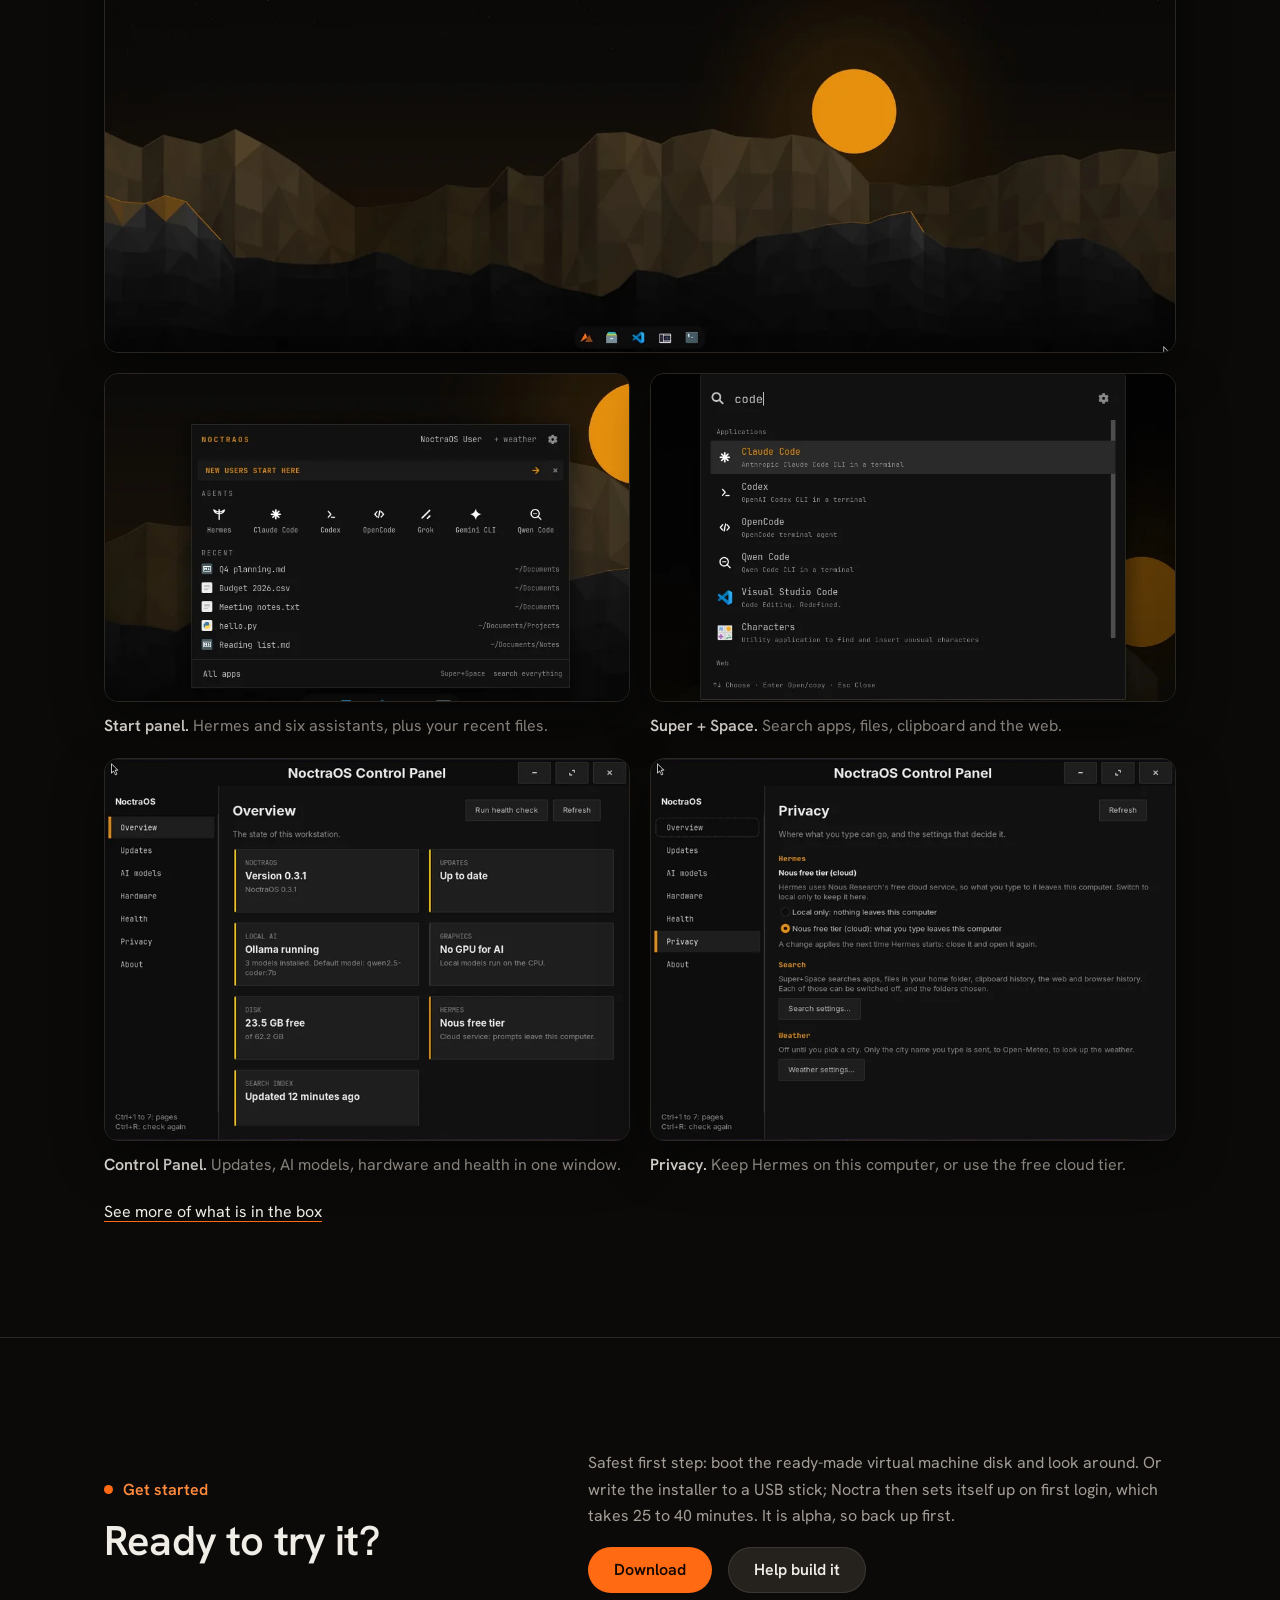
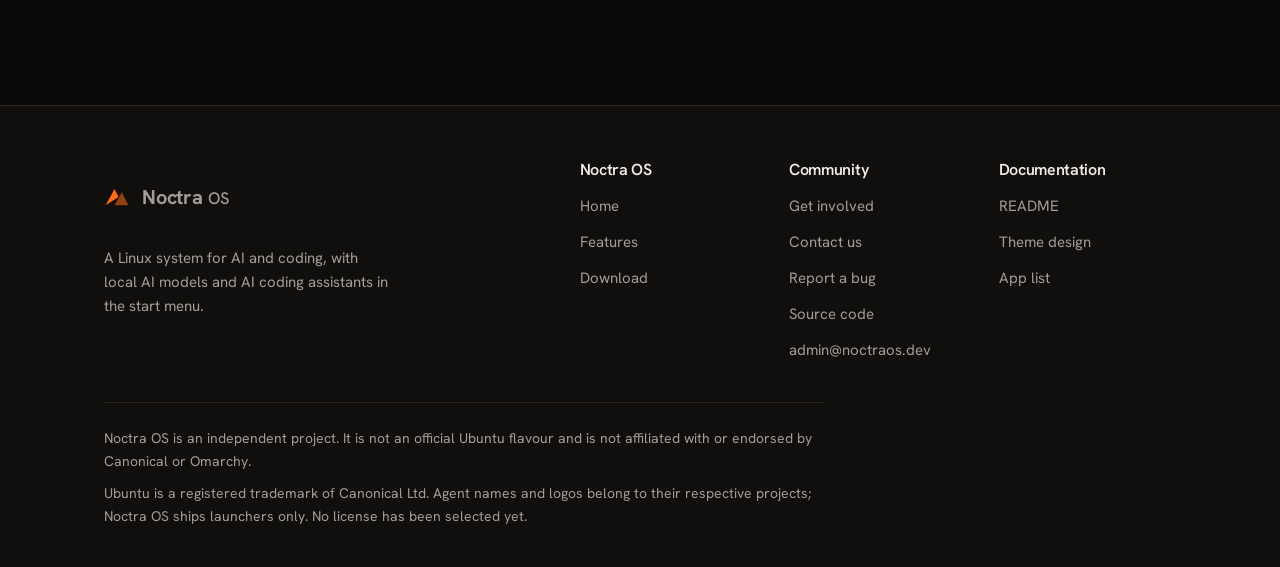
==== commit db18d486: "site: say we are alpha and need contributors; readability and token cleanup - Alpha bar on every pag" ====
--- a/site/index.html
+++ b/site/index.html
@@ -56,12 +56,15 @@
     </nav>
   </div>
 </header>
+<aside class="alpha-bar" aria-label="Project status">
+  <div class="wrap"><span class="badge">Alpha</span><span>Bleeding-edge and changing daily, so expect things to break. Try it in a virtual machine.</span><a href="download.html#files">Get a VM disk</a><a href="community.html">Help build it</a></div>
+</aside>
 
 <main>
 <div class="hero">
   <img src="img/neon-rift.webp" alt="" width="1920" height="1080" fetchpriority="high">
   <div class="wrap">
-    <p class="eyebrow"><span class="dot"></span>Noctra OS 0.3 · based on Ubuntu</p>
+    <p class="eyebrow"><span class="dot"></span>Alpha release 0.4.0 · based on Ubuntu</p>
     <h1>Install. Detect. <em>Run AI.</em></h1>
     <p class="lede">Noctra OS is an AI development workstation OS. It detects your graphics card, sets up local AI, and puts the AI coding assistants one click from the Start button.</p>
     <div class="cta">
@@ -104,7 +107,23 @@
         <p>Noctra detects NVIDIA and AMD graphics cards and installs the driver, plus CUDA or ROCm, so local AI models use the card.</p>
       </div>
     </div>
+  </div>
+</section>
+
+<section id="alpha">
+  <div class="wrap">
+    <div class="head">
+      <p class="eyebrow"><span class="dot"></span>Please read this first</p>
+      <h2>Bleeding edge, and in alpha.</h2>
+      <p class="lede">Noctra OS is an early, fast-moving project. We ship updates constantly, and some of them will break things. That is the price of building in the open.</p>
     </div>
+    <ul class="points">
+      <li><h3>Updates are constant</h3><p>New features and fixes arrive all the time, on installed systems through the built-in updater as well as in new downloads. What you try today may look different next week.</p></li>
+      <li><h3>Expect things to break</h3><p>This is alpha software with little testing on real hardware. Do not rely on it for work you cannot lose, and back up before you install it on a disk.</p></li>
+      <li><h3>That is why there are VMs</h3><p>Start with a ready-made virtual machine disk, or run one command on Proxmox. If it breaks, you throw it away and lose nothing.</p></li>
+    </ul>
+    <div class="cta gap-top"><a class="btn primary" href="download.html#files">Get a VM disk</a><a class="btn ghost" href="community.html">We need contributors</a></div>
+    <p class="alt gap-top-sm">Found something broken? That is the most useful thing you can tell us. <a href="https://github.com/dazeb/noctraos/issues">Open an issue</a> and include the output of <code>noc doctor</code>.</p>
   </div>
 </section>
 
@@ -122,7 +141,7 @@
         <figure class="shot"><a href="img/shots/full/control-overview.webp" target="_blank" rel="noopener" aria-label="Open the full-size screenshot: The Noctra Control Panel overview: version, updates, local AI, graphics, disk and Hermes"><img src="img/shots/control-overview.webp" alt="The Noctra Control Panel overview: version, updates, local AI, graphics, disk and Hermes" width="760" height="552" loading="lazy" decoding="async"></a><figcaption><b>Control Panel.</b> Updates, AI models, hardware and health in one window.</figcaption></figure>
         <figure class="shot"><a href="img/shots/full/control-privacy.webp" target="_blank" rel="noopener" aria-label="Open the full-size screenshot: The Noctra Control Panel privacy page: Hermes local only, or the Nous cloud free tier"><img src="img/shots/control-privacy.webp" alt="The Noctra Control Panel privacy page: Hermes local only, or the Nous cloud free tier" width="760" height="552" loading="lazy" decoding="async"></a><figcaption><b>Privacy.</b> Keep Hermes on this computer, or use the free cloud tier.</figcaption></figure>
       </div>
-    <p class="alt" style="margin-top:22px"><a href="features.html">See more of what is in the box</a></p>
+    <p class="alt gap-top"><a href="features.html">See more of what is in the box</a></p>
   </div>
 </section>
 
@@ -133,8 +152,8 @@
       <h2>Ready to try it?</h2>
     </div>
     <div class="stack">
-      <p class="alt">Download the installer, write it to a USB stick and boot. Noctra sets itself up on first login, which takes 25 to 40 minutes.</p>
-      <div class="cta"><a class="btn primary" href="download.html">Download</a><a class="btn ghost" href="features.html">See features</a></div>
+      <p class="alt">Safest first step: boot the ready-made virtual machine disk and look around. Or write the installer to a USB stick; Noctra then sets itself up on first login, which takes 25 to 40 minutes. It is alpha, so back up first.</p>
+      <div class="cta"><a class="btn primary" href="download.html">Download</a><a class="btn ghost" href="community.html">Help build it</a></div>
     </div>
   </div>
 </section>
--- a/site/style.css
+++ b/site/style.css
@@ -12,6 +12,10 @@
   --muted: #a39d95;
   --amber: #ff6a13;
   --amber-hot: #ff8a3d;
+  --amber-line: #6b2c0a;
+  --hover-line: #4a3526;
+  --ghost-line: #3a3631;
+  --well: #070605;
   --display: "Hanken Grotesk", system-ui, -apple-system, "Segoe UI", sans-serif;
   --radius: 14px;
   --body: "Hanken Grotesk", system-ui, -apple-system, "Segoe UI", sans-serif;
@@ -33,11 +37,11 @@
 h2 { font-size: clamp(1.8rem, 3.4vw, 2.6rem); }
 h3 { font-size: 1.3rem; line-height: 1.2; }
 p { margin: 0; }
-.lede { font-size: clamp(1.1rem, 1.7vw, 1.35rem); color: var(--muted); max-width: 50ch; line-height: 1.55; }
-.eyebrow { font: 600 0.9375rem/1 var(--body); color: var(--amber-hot); display: flex; align-items: center; gap: 10px; margin: 0 0 18px; }
+.lede { font-size: clamp(1.1rem, 1.7vw, 1.35rem); color: var(--muted); max-width: 56ch; line-height: 1.55; }
+.eyebrow { font: 600 1rem/1.2 var(--body); color: var(--amber-hot); display: flex; align-items: center; gap: 10px; margin: 0 0 18px; }
 .eyebrow .dot { width: 9px; height: 9px; background: var(--amber); border-radius: 50%; flex: none; }
 .muted { color: var(--muted); }
-.soon { display: inline-block; vertical-align: middle; margin-left: 6px; padding: 4px 10px; border: 1px solid #6b2c0a; border-radius: 999px; color: var(--amber-hot); font: 600 0.75rem/1 var(--body); white-space: nowrap; }
+.soon { display: inline-block; vertical-align: middle; margin-left: 6px; padding: 4px 10px; border: 1px solid var(--amber-line); border-radius: 999px; color: var(--amber-hot); font: 600 0.75rem/1 var(--body); white-space: nowrap; }
 
 /* ---------- header ---------- */
 .nav { position: sticky; top: env(safe-area-inset-top, 0px); z-index: 20; background: color-mix(in srgb, var(--bg) 90%, transparent); backdrop-filter: blur(12px); border-bottom: 1px solid var(--line); }
@@ -61,7 +65,7 @@
 .btn:hover { transform: translateY(-2px); }
 .btn.primary { background: var(--amber); color: #140700; }
 .btn.primary:hover { background: var(--amber-hot); }
-.btn.ghost { background: rgba(42, 39, 35, 0.85); color: var(--fg); box-shadow: inset 0 0 0 1px #3a3631; }
+.btn.ghost { background: rgba(42, 39, 35, 0.85); color: var(--fg); box-shadow: inset 0 0 0 1px var(--ghost-line); }
 .btn.ghost:hover { background: #34302b; }
 .cta { display: flex; flex-wrap: wrap; gap: 16px; }
 
@@ -85,7 +89,7 @@
 /* ---------- facts bar ---------- */
 .facts { border-bottom: 1px solid var(--line); background: var(--panel); }
 .facts .wrap { display: grid; grid-template-columns: repeat(4, minmax(0, 1fr)); }
-.facts .wrap > div { padding: 22px 24px 22px 0; font: 400 0.9375rem/1.4 var(--body); color: var(--muted); }
+.facts .wrap > div { padding: 22px 24px 22px 0; font: 400 1rem/1.4 var(--body); color: var(--muted); }
 .facts .wrap > div + div { padding-left: 24px; border-left: 1px solid var(--line); }
 .facts b { display: block; color: var(--fg); font: 600 1.125rem/1.3 var(--display); margin-top: 4px; }
 @media (max-width: 760px) {
@@ -102,7 +106,7 @@
 
 .highlights { display: grid; grid-template-columns: repeat(3, minmax(0, 1fr)); gap: clamp(16px, 2.5vw, 28px); }
 .hl { background: var(--panel); border: 1px solid var(--line); border-radius: var(--radius); padding: 28px; display: grid; gap: 12px; align-content: start; transition: transform 0.25s, border-color 0.25s; }
-.hl:hover { transform: translateY(-3px); border-color: #4a3526; }
+.hl:hover { transform: translateY(-3px); border-color: var(--hover-line); }
 .hl img { width: 40px; height: 40px; margin-bottom: 8px; padding: 8px; background: var(--raised); border-radius: 12px; box-sizing: content-box; }
 .hl p { color: var(--muted); }
 @media (max-width: 760px) { .highlights { grid-template-columns: minmax(0, 1fr); } }
@@ -111,12 +115,12 @@
 .band .stack { display: grid; gap: 18px; min-width: 0; }
 @media (max-width: 900px) { .band { grid-template-columns: minmax(0, 1fr); } }
 
-.term-line { display: flex; align-items: stretch; background: #070605; border: 1px solid var(--line); border-radius: 12px; overflow: hidden; min-width: 0; }
-.term-line code { flex: 1; min-width: 0; overflow-x: auto; white-space: nowrap; padding: 16px 18px; font-size: 0.875rem; color: #eaeaea; scrollbar-width: thin; }
+.term-line { display: flex; align-items: stretch; background: var(--well); border: 1px solid var(--line); border-radius: 12px; overflow: hidden; min-width: 0; }
+.term-line code { flex: 1; min-width: 0; overflow-x: auto; white-space: nowrap; padding: 16px 18px; font-size: 0.9375rem; color: #eaeaea; scrollbar-width: thin; }
 .term-line code::before { content: "$ "; color: var(--amber); }
-.term-line button { flex: none; background: var(--raised); color: var(--fg); border: 0; border-left: 1px solid var(--line); padding: 0 20px; font: 600 0.875rem/1 var(--body); cursor: pointer; }
+.term-line button { flex: none; background: var(--raised); color: var(--fg); border: 0; border-left: 1px solid var(--line); padding: 0 20px; font: 600 0.9375rem/1 var(--body); cursor: pointer; }
 .term-line button:hover { background: var(--select); color: var(--amber-hot); }
-.alt { color: var(--muted); font-size: 0.9375rem; }
+.alt { color: var(--muted); font-size: 1rem; line-height: 1.65; }
 .alt a, .prose a { color: var(--fg); text-decoration-color: var(--amber); text-underline-offset: 4px; }
 
 /* ---------- feature rows ---------- */
@@ -134,20 +138,20 @@
 @media (max-width: 800px) { .row { grid-template-columns: minmax(0, 1fr); } }
 
 .tiles { display: grid; grid-template-columns: repeat(3, minmax(0, 1fr)); gap: 12px; margin-top: 8px; }
-.tile { display: grid; justify-items: center; gap: 10px; padding: 20px 10px; background: var(--panel); border: 1px solid var(--line); border-radius: 12px; font: 500 0.875rem/1.2 var(--body); text-align: center; transition: transform 0.2s, border-color 0.2s; }
-.tile:hover { transform: translateY(-2px); border-color: #4a3526; }
+.tile { display: grid; justify-items: center; gap: 10px; padding: 20px 10px; background: var(--panel); border: 1px solid var(--line); border-radius: 12px; font: 500 0.9375rem/1.2 var(--body); text-align: center; transition: transform 0.2s, border-color 0.2s; }
+.tile:hover { transform: translateY(-2px); border-color: var(--hover-line); }
 .tile img { width: 32px; height: 32px; }
 @media (max-width: 420px) { .tiles { grid-template-columns: repeat(2, minmax(0, 1fr)); } }
 
 /* ---------- download ---------- */
 .scroll { overflow-x: auto; border: 1px solid var(--line); border-radius: var(--radius); }
-table { width: 100%; border-collapse: collapse; font-size: 0.9375rem; min-width: 560px; }
+table { width: 100%; border-collapse: collapse; font-size: 1rem; min-width: 560px; }
 th, td { text-align: left; padding: 14px 18px; border-bottom: 1px solid var(--line); vertical-align: top; }
 tr:last-child td { border-bottom: 0; }
-th { font: 600 0.875rem/1 var(--body); color: var(--muted); background: var(--panel); }
+th { font: 600 0.9375rem/1 var(--body); color: var(--muted); background: var(--panel); }
 td code { color: var(--amber-hot); }
 .status { font: 600 0.8125rem/1 var(--body); padding: 5px 10px; border: 1px solid var(--line); border-radius: 999px; color: var(--muted); white-space: nowrap; }
-.status.ok { color: var(--amber-hot); border-color: #6b2c0a; }
+.status.ok { color: var(--amber-hot); border-color: var(--amber-line); }
 
 .methods { display: grid; grid-template-columns: repeat(2, minmax(0, 1fr)); gap: 24px; }
 .method { border: 1px solid var(--line); border-radius: var(--radius); padding: clamp(22px, 3vw, 36px); background: var(--panel); display: grid; gap: 16px; align-content: start; min-width: 0; }
@@ -185,16 +189,16 @@
   .way, .way:nth-child(2n) { border-right: 0; }
   .way:nth-last-child(2) { border-bottom: 1px solid var(--line); }
 }
-.prose { display: grid; gap: 16px; max-width: 64ch; color: var(--muted); }
+.prose { display: grid; gap: 18px; max-width: 68ch; color: var(--muted); }
 
 /* ---------- footer ---------- */
-footer { border-top: 1px solid var(--line); background: var(--panel); padding-block: 56px calc(40px + env(safe-area-inset-bottom, 0px)); color: var(--muted); font-size: 0.875rem; }
+footer { border-top: 1px solid var(--line); background: var(--panel); padding-block: 56px calc(40px + env(safe-area-inset-bottom, 0px)); color: var(--muted); font-size: 0.9375rem; line-height: 1.6; }
 footer .cols { display: grid; grid-template-columns: minmax(0, 5fr) repeat(3, minmax(0, 2fr)); gap: 32px; }
-footer h3 { font: 600 0.9375rem/1 var(--body); color: var(--fg); margin-bottom: 16px; }
-footer ul { list-style: none; margin: 0; padding: 0; display: grid; gap: 10px; }
+footer h3 { font: 600 1rem/1 var(--body); color: var(--fg); margin-bottom: 16px; }
+footer ul { list-style: none; margin: 0; padding: 0; display: grid; gap: 12px; }
 footer a { text-decoration: none; }
 footer a:hover { color: var(--amber-hot); }
-footer .legal { margin-top: 40px; padding-top: 24px; border-top: 1px solid var(--line); display: grid; gap: 10px; font-size: 0.8125rem; max-width: 90ch; }
+footer .legal { margin-top: 40px; padding-top: 24px; border-top: 1px solid var(--line); display: grid; gap: 10px; font-size: 0.875rem; max-width: 90ch; }
 footer .about { display: grid; gap: 14px; max-width: 36ch; }
 @media (max-width: 800px) { footer .cols { grid-template-columns: repeat(2, minmax(0, 1fr)); } footer .about { grid-column: 1 / -1; max-width: none; } }
 
@@ -221,12 +225,12 @@
   #files td:last-child { padding-top: 12px; }
 }
 
-.size { margin-left: 6px; color: var(--muted); font-size: 0.8125rem; white-space: nowrap; }
-
-.hash { display: block; margin-top: 6px; max-width: 34ch; font: 400 0.75rem/1.4 var(--mono); color: var(--muted); overflow-wrap: anywhere; }
-.note { margin-top: 16px; max-width: 72ch; padding: 14px 18px; border: 1px solid var(--line); border-left: 3px solid var(--amber); border-radius: var(--radius); color: var(--muted); font-size: 0.9375rem; }
+.size { margin-left: 6px; color: var(--muted); font-size: 0.9375rem; white-space: nowrap; }
+
+.hash { display: block; margin-top: 6px; max-width: 34ch; font: 400 0.8125rem/1.5 var(--mono); color: var(--muted); overflow-wrap: anywhere; }
+.note { margin-top: 16px; max-width: 72ch; padding: 14px 18px; border: 1px solid var(--line); border-left: 3px solid var(--amber); border-radius: var(--radius); color: var(--muted); font-size: 1rem; line-height: 1.65; }
 .note strong { color: var(--fg); }
-.login { display: block; margin-top: 8px; color: var(--muted); font-size: 0.875rem; }
+.login { display: block; margin-top: 8px; color: var(--muted); font-size: 0.9375rem; }
 
 /* Downloads table: a steady rhythm. File name, size and checksum each get their own line in a
    column wide enough to keep names whole; descriptions read at a comfortable line height; the
@@ -266,9 +270,73 @@
 .shot.wide { grid-column: 1 / -1; }
 .shots.one .shot.wide { grid-column: auto; }
 .shot a { display: block; border: 1px solid var(--line); border-radius: var(--radius); overflow: hidden; background: var(--panel); box-shadow: 0 18px 50px rgba(0, 0, 0, 0.45); transition: transform 0.2s, border-color 0.2s; }
-.shot a:hover { transform: translateY(-2px); border-color: #4a3526; }
+.shot a:hover { transform: translateY(-2px); border-color: var(--hover-line); }
 .shot img { width: 100%; height: auto; }
-.shot figcaption { margin-top: 12px; color: var(--muted); font-size: 0.9375rem; line-height: 1.5; }
+.shot figcaption { margin-top: 12px; color: var(--muted); font-size: 1rem; line-height: 1.5; }
 .shot figcaption:empty { display: none; }
 .shot figcaption b { color: var(--fg); font-weight: 600; }
 @media (max-width: 800px) { .shots.two { grid-template-columns: minmax(0, 1fr); } }
+
+/* Lightbox: click a screenshot to see it large, zoom to actual size, move between screenshots. script.js adds .lb-ready to <html>;
+   without JavaScript (or a browser without <dialog>) the links open the full-size image as before. */
+.lb-ready .shot a { cursor: zoom-in; position: relative; }
+.lb-ready .shot img { transition: transform 0.35s cubic-bezier(0.2, 0.8, 0.2, 1); }
+.lb-ready .shot a:hover img { transform: scale(1.025); }
+.lb-ready .shot a::after { content: ""; position: absolute; right: 12px; bottom: 12px; width: 38px; height: 38px; border-radius: 50%; border: 1px solid var(--hover-line); pointer-events: none; opacity: 0; transform: scale(0.85); transition: opacity 0.2s, transform 0.2s;
+  background: rgba(11, 10, 9, 0.82) url("data:image/svg+xml,%3Csvg xmlns='http://www.w3.org/2000/svg' viewBox='0 0 24 24' fill='none' stroke='%23ff8a3d' stroke-width='2' stroke-linecap='round'%3E%3Ccircle cx='10.5' cy='10.5' r='6'/%3E%3Cpath d='M15 15l5 5M10.5 8v5M8 10.5h5'/%3E%3C/svg%3E") center / 22px no-repeat; }
+.lb-ready .shot a:hover::after, .lb-ready .shot a:focus-visible::after { opacity: 1; transform: none; }
+@media (hover: none) { .lb-ready .shot a::after { opacity: 0.92; transform: none; } }
+html.lb-open { overflow: hidden; }
+
+dialog.lb { position: fixed; inset: 0; width: 100%; height: 100%; max-width: none; max-height: none; margin: 0; padding: 0; border: 0; color: var(--fg); background: rgba(6, 5, 4, 0.94); backdrop-filter: blur(8px); -webkit-backdrop-filter: blur(8px); }
+dialog.lb[open] { display: grid; grid-template-rows: auto minmax(0, 1fr) auto; animation: lb-in 0.2s ease-out; }
+dialog.lb::backdrop { background: transparent; }
+@keyframes lb-in { from { opacity: 0; } to { opacity: 1; } }
+.lb-bar { display: flex; flex-wrap: wrap; align-items: center; justify-content: space-between; gap: 10px; padding: max(12px, env(safe-area-inset-top)) max(16px, env(safe-area-inset-right)) 8px max(16px, env(safe-area-inset-left)); }
+.lb-nav, .lb-tools { display: flex; align-items: center; gap: 10px; }
+.lb-count { min-width: 5.5ch; text-align: center; color: var(--muted); font: 500 0.875rem/1 var(--mono); }
+.lb button { font: 600 0.9375rem/1 var(--body); color: var(--fg); background: var(--raised); border: 1px solid var(--line); border-radius: 999px; min-width: 44px; height: 44px; padding: 0 16px; cursor: pointer; display: inline-flex; align-items: center; justify-content: center; gap: 8px; transition: border-color 0.2s, background 0.2s; }
+.lb button:hover:not(:disabled) { border-color: var(--amber); background: var(--select); }
+.lb button:disabled { opacity: 0.4; cursor: default; }
+.lb button svg { width: 18px; height: 18px; stroke: currentColor; fill: none; stroke-width: 2; stroke-linecap: round; stroke-linejoin: round; }
+.lb button[aria-pressed="true"] { border-color: var(--amber); color: var(--amber-hot); }
+.lb-prev, .lb-next, .lb-close { padding: 0; }
+.lb-stage { display: flex; overflow: auto; min-height: 0; padding: 8px max(16px, env(safe-area-inset-right)) 8px max(16px, env(safe-area-inset-left)); overscroll-behavior: contain; }
+.lb-stage img { flex: none; margin: auto; display: block; max-width: 100%; max-height: 100%; width: auto; height: auto; border: 1px solid var(--line); border-radius: 10px; background: var(--panel); box-shadow: 0 30px 90px rgba(0, 0, 0, 0.75); cursor: zoom-in; opacity: 0; transform: scale(0.96); transition: transform 0.28s cubic-bezier(0.2, 0.8, 0.2, 1), opacity 0.2s; }
+.lb-stage img.ready { opacity: 1; transform: none; }
+.lb.zoomed .lb-stage img { max-width: none; max-height: none; cursor: zoom-out; }
+.lb.fits .lb-stage img { cursor: default; }
+.lb-cap { margin: 0 auto; max-width: 80ch; padding: 8px 20px max(18px, env(safe-area-inset-bottom)); text-align: center; color: var(--fg); font-size: 0.9375rem; line-height: 1.5; }
+@media (max-width: 560px) { .lb-zoom span { display: none; } .lb-bar { gap: 6px; } }
+@media (prefers-reduced-motion: reduce) { dialog.lb[open] { animation: none; } .lb-ready .shot a:hover img { transform: none; } .lb-stage img { transform: none; } }
+
+/* ---------- alpha notice and callouts ---------- */
+.alpha-bar { background: var(--raised); border-bottom: 1px solid var(--amber-line); font: 500 1rem/1.5 var(--body); color: var(--fg); }
+.alpha-bar .wrap { display: flex; flex-wrap: wrap; align-items: center; gap: 6px 14px; padding-block: 10px; }
+.alpha-bar .badge { flex: none; padding: 3px 10px; border-radius: 999px; background: var(--amber); color: #140700; font: 700 0.8125rem/1.4 var(--body); letter-spacing: 0.04em; text-transform: uppercase; }
+.alpha-bar a { text-decoration-color: var(--amber); text-underline-offset: 4px; white-space: nowrap; }
+
+.points { display: grid; grid-template-columns: repeat(3, minmax(0, 1fr)); gap: clamp(16px, 2.5vw, 28px); margin: 0; padding: 0; list-style: none; }
+.points li { background: var(--panel); border: 1px solid var(--line); border-radius: var(--radius); padding: 28px; display: grid; gap: 10px; align-content: start; }
+.points h3 { font-size: 1.25rem; }
+.points p { color: var(--muted); }
+@media (max-width: 800px) { .points { grid-template-columns: minmax(0, 1fr); } }
+
+.roles { display: grid; grid-template-columns: repeat(2, minmax(0, 1fr)); gap: 0; margin: 0; padding: 0; list-style: none; border: 1px solid var(--line); border-radius: var(--radius); overflow: hidden; }
+.roles li { padding: clamp(22px, 3vw, 32px); display: grid; gap: 8px; align-content: start; border-right: 1px solid var(--line); border-bottom: 1px solid var(--line); }
+.roles li:nth-child(2n) { border-right: 0; }
+.roles li:nth-last-child(-n+2) { border-bottom: 0; }
+.roles strong { font: 600 1.15rem/1.3 var(--display); }
+.roles span { color: var(--muted); }
+@media (max-width: 800px) {
+  .roles { grid-template-columns: minmax(0, 1fr); }
+  .roles li, .roles li:nth-child(2n) { border-right: 0; }
+  .roles li:nth-last-child(2) { border-bottom: 1px solid var(--line); }
+}
+
+.gap-top { margin-top: 22px; }
+.gap-top-sm { margin-top: 16px; }
+.term-line.narrow { max-width: 720px; }
+.alt-label { margin-bottom: 10px; }
+.wrap-code { white-space: normal; overflow-wrap: anywhere; }
+@media (max-width: 640px) { .banner::after { background: linear-gradient(0deg, rgba(11, 10, 9, 0.72), rgba(11, 10, 9, 0.9)); } }
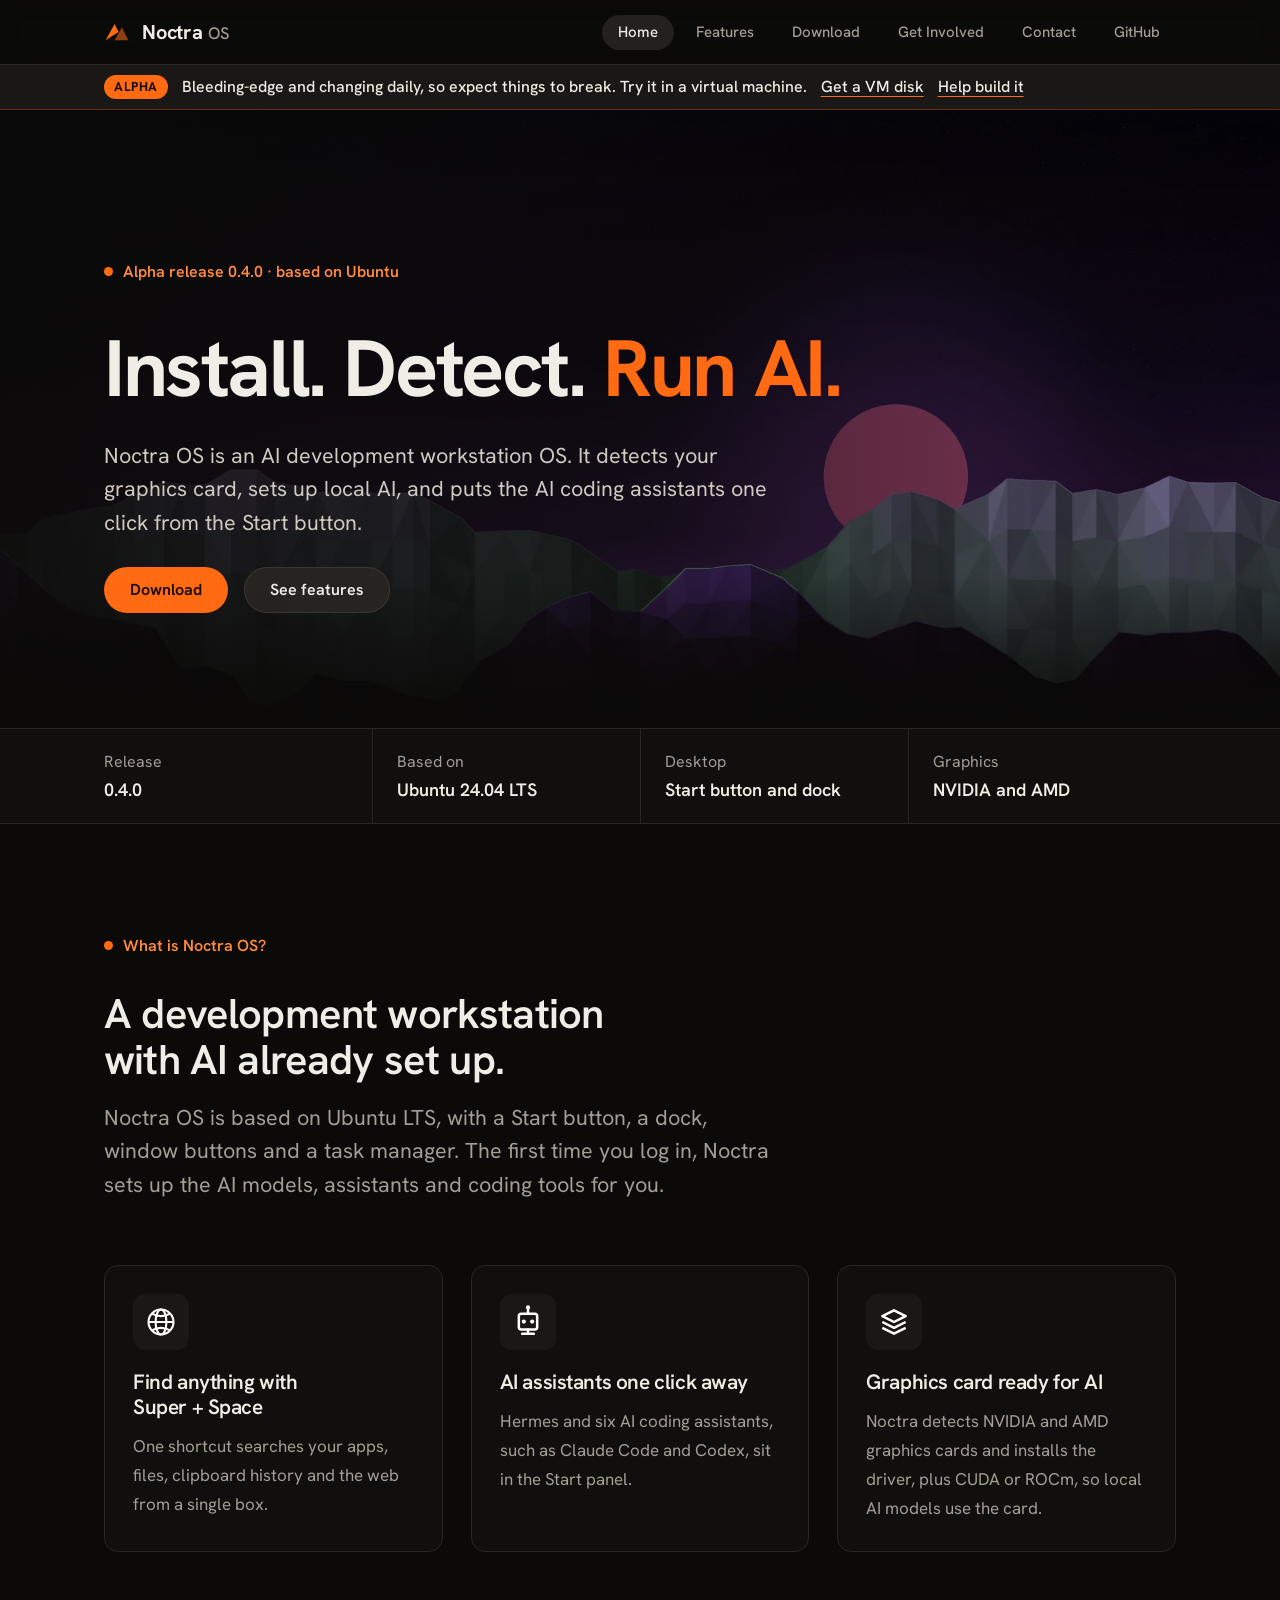
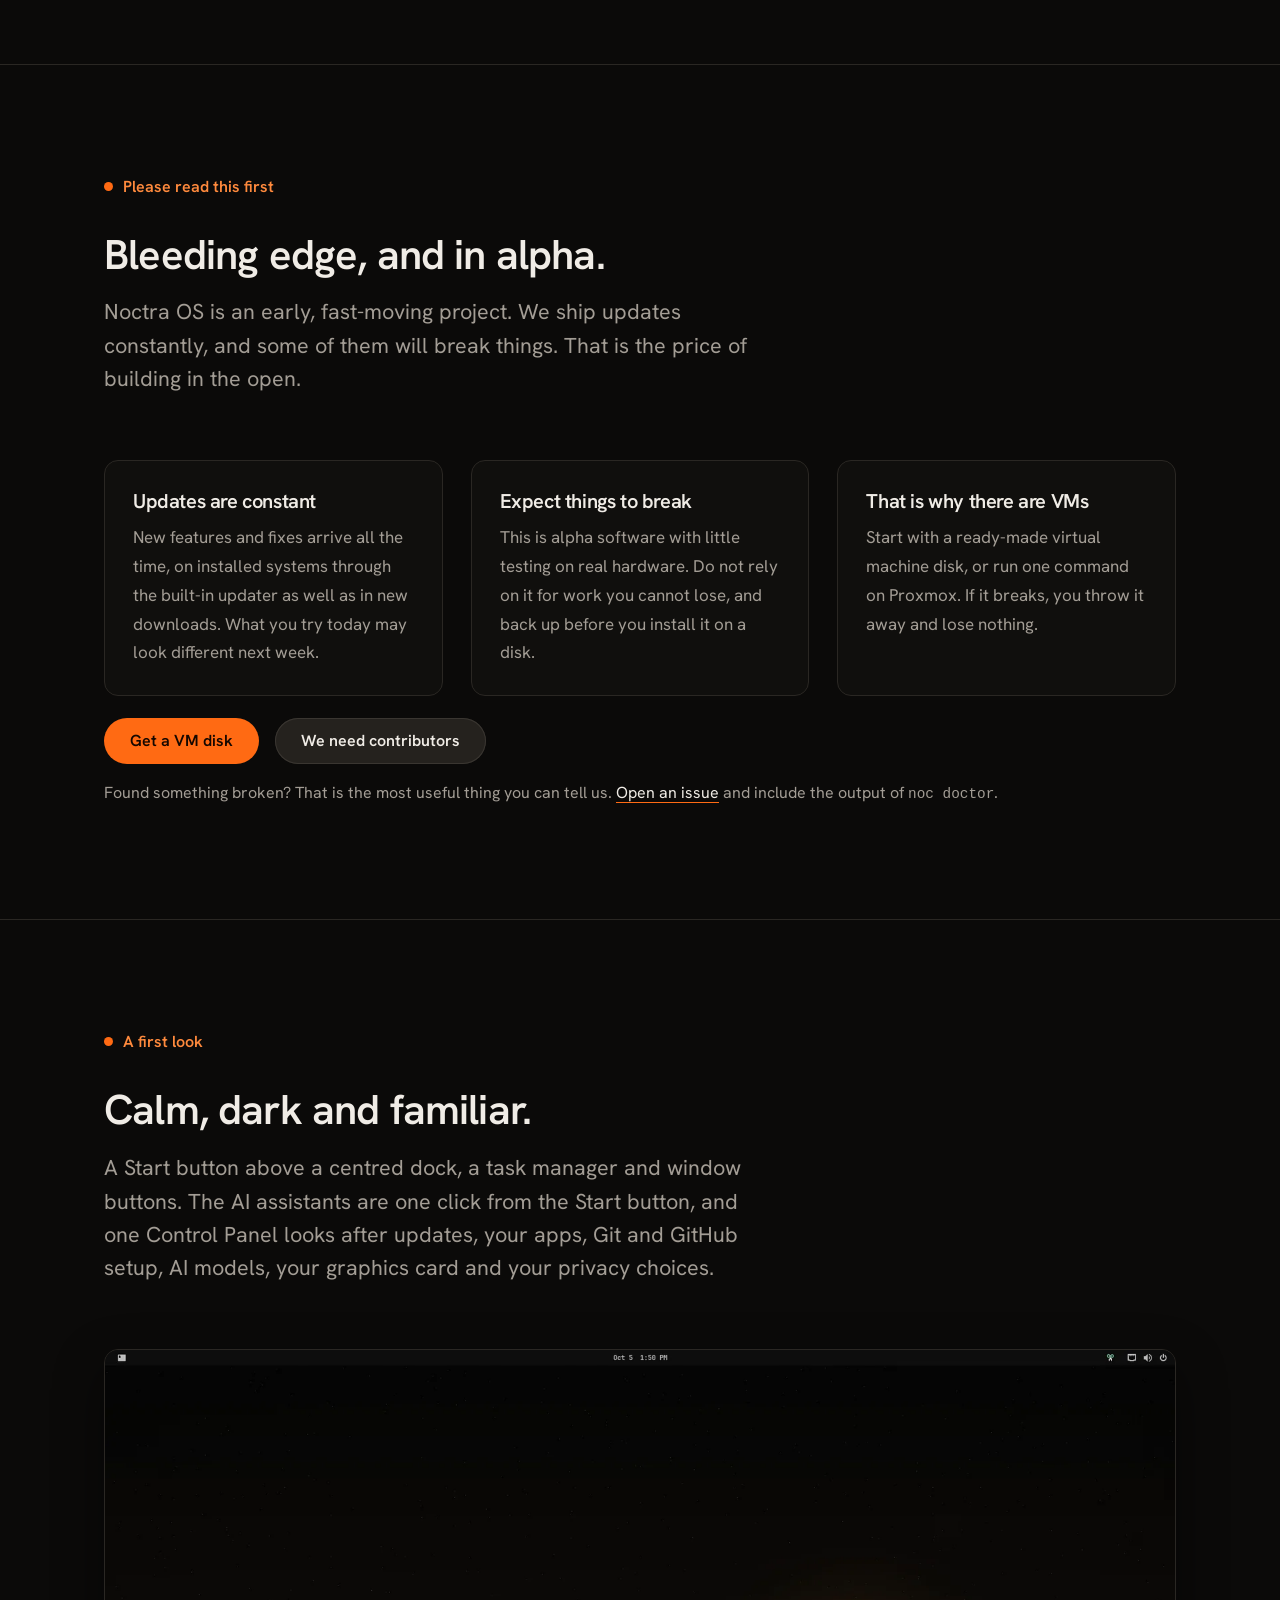
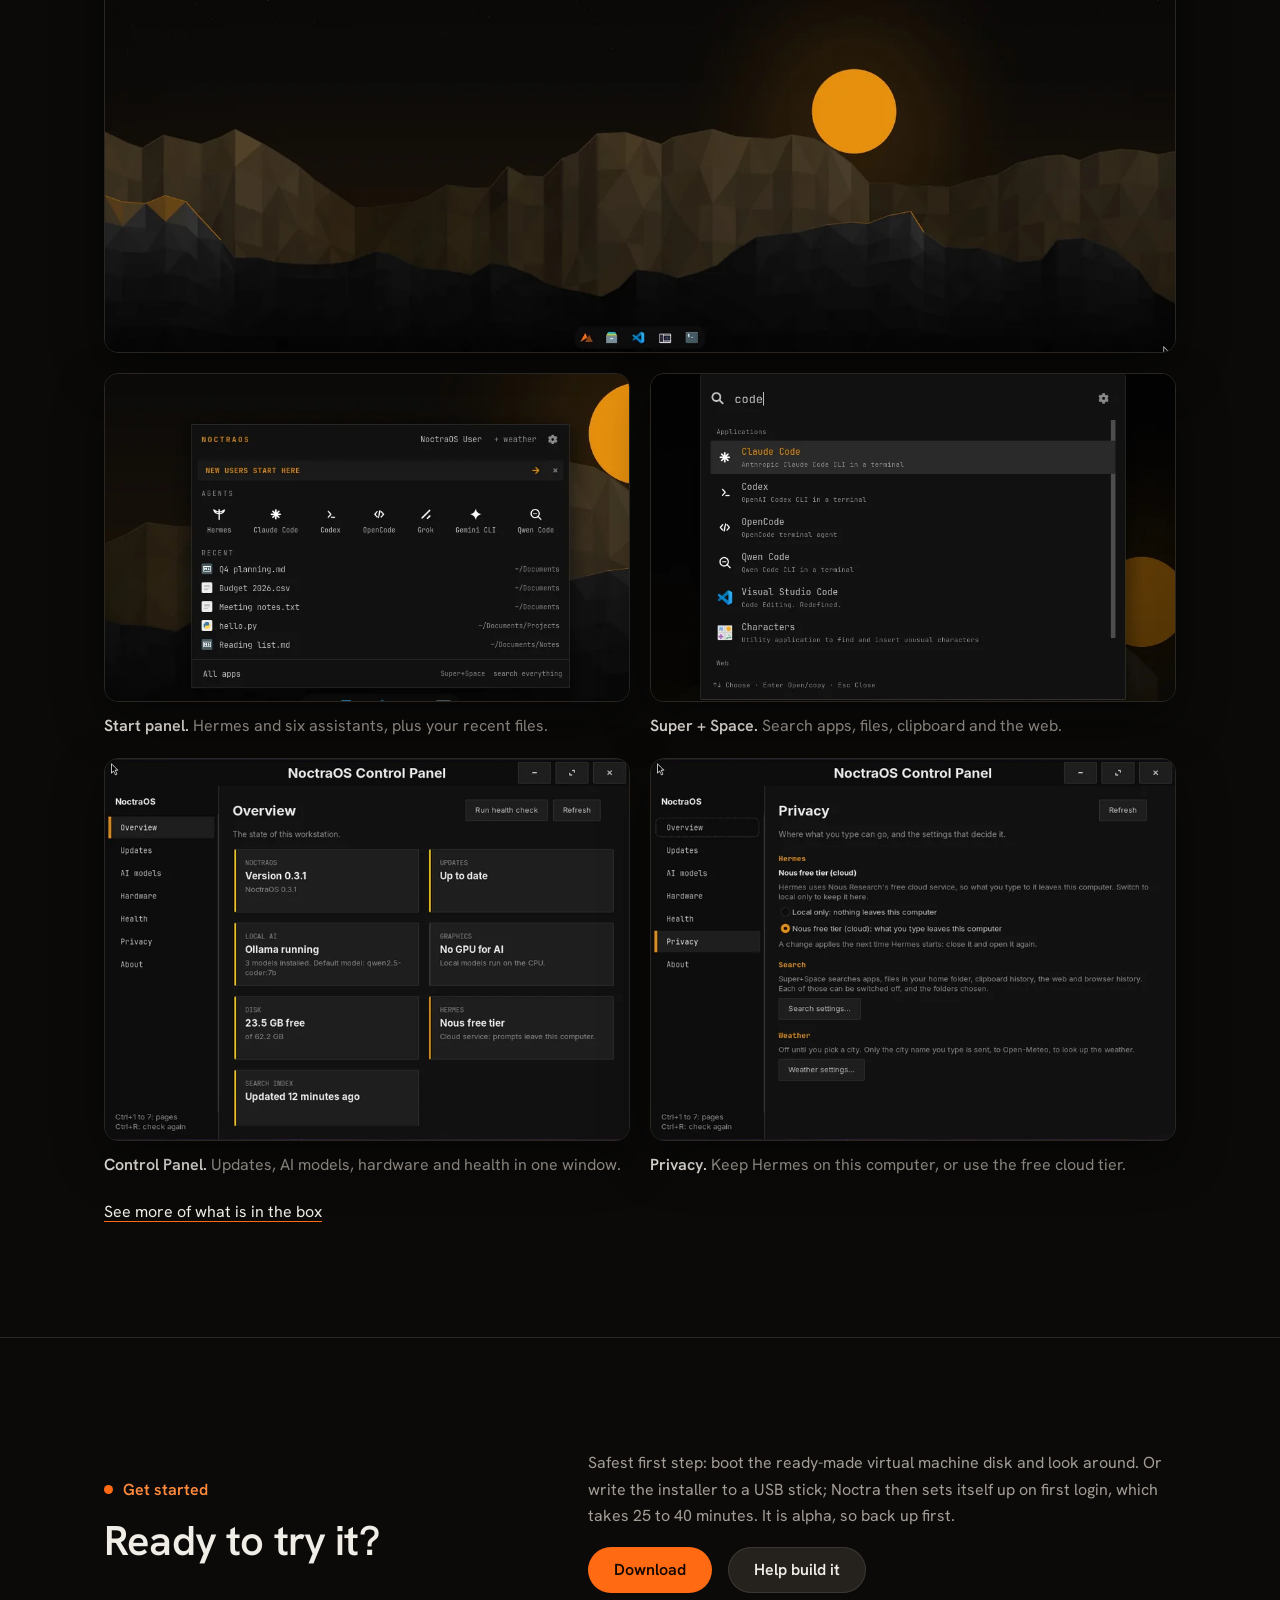
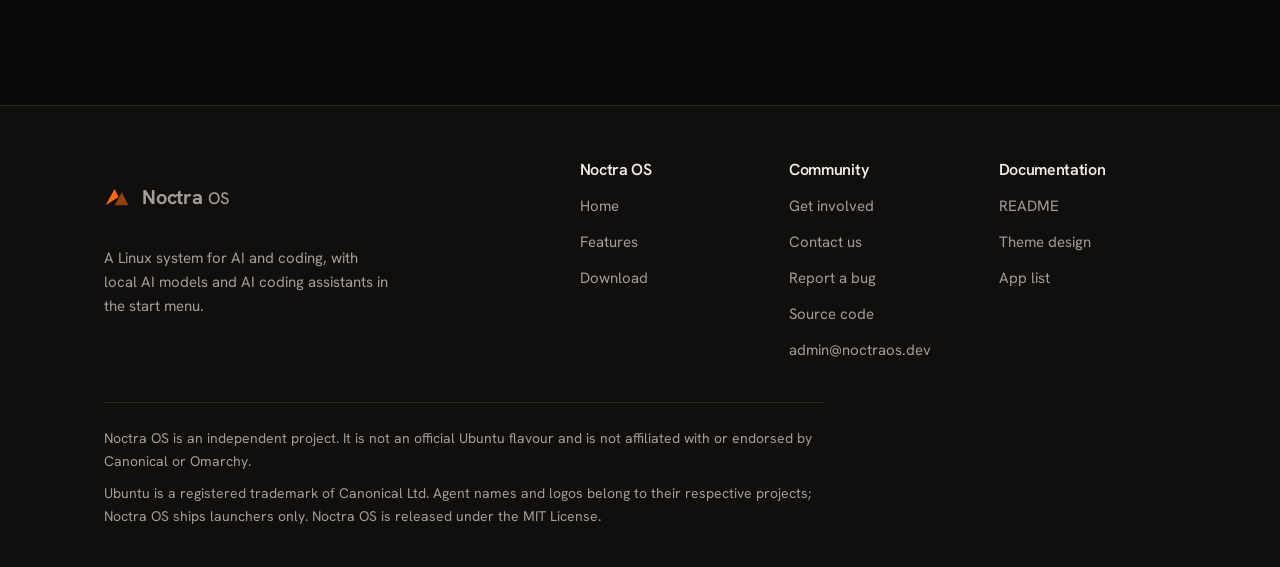
==== commit a7b6ec47: "Add the MIT license - LICENSE: MIT, Copyright (c) 2026 NoctraOS contributors - README, CONTRIBUTING " ====
--- a/site/index.html
+++ b/site/index.html
@@ -31,7 +31,7 @@
 <meta name="twitter:description" content="Noctra OS is an AI development workstation OS. Local AI models and AI coding assistants one click from the Start button, a ready coding setup, and Super + Space search.">
 <meta name="twitter:image" content="https://noctraos.dev/img/social/og-home.png">
 <meta name="twitter:image:alt" content="Noctra OS: an AI development workstation OS. A dark desktop with a dock and a Start button.">
-<script type="application/ld+json">{"@context":"https://schema.org","@graph":[{"@type":"Organization","@id":"https://noctraos.dev/#org","name":"Noctra OS","url":"https://noctraos.dev/","logo":"https://noctraos.dev/icon-512.png","email":"admin@noctraos.dev","sameAs":["https://github.com/dazeb/noctraos"],"contactPoint":{"@type":"ContactPoint","contactType":"customer support","email":"admin@noctraos.dev","availableLanguage":"en"}},{"@type":"WebSite","@id":"https://noctraos.dev/#website","url":"https://noctraos.dev/","name":"Noctra OS","publisher":{"@id":"https://noctraos.dev/#org"},"inLanguage":"en"},{"@type":"SoftwareApplication","@id":"https://noctraos.dev/#os","name":"Noctra OS","applicationCategory":"OperatingSystem","operatingSystem":"Linux (Ubuntu 24.04)","softwareVersion":"0.4.0","description":"An AI development workstation OS, with local AI models and AI coding assistants ready when you are.","url":"https://noctraos.dev/","downloadUrl":"https://noctraos.dev/download","releaseNotes":"https://github.com/dazeb/noctraos/releases/tag/v0.4.0","image":"https://noctraos.dev/img/social/og-home.png","offers":{"@type":"Offer","price":"0","priceCurrency":"USD"},"author":{"@id":"https://noctraos.dev/#org"},"publisher":{"@id":"https://noctraos.dev/#org"}}]}</script>
+<script type="application/ld+json">{"@context":"https://schema.org","@graph":[{"@type":"Organization","@id":"https://noctraos.dev/#org","name":"Noctra OS","url":"https://noctraos.dev/","logo":"https://noctraos.dev/icon-512.png","email":"admin@noctraos.dev","sameAs":["https://github.com/dazeb/noctraos"],"contactPoint":{"@type":"ContactPoint","contactType":"customer support","email":"admin@noctraos.dev","availableLanguage":"en"}},{"@type":"WebSite","@id":"https://noctraos.dev/#website","url":"https://noctraos.dev/","name":"Noctra OS","publisher":{"@id":"https://noctraos.dev/#org"},"inLanguage":"en"},{"@type":"SoftwareApplication","@id":"https://noctraos.dev/#os","name":"Noctra OS","applicationCategory":"OperatingSystem","operatingSystem":"Linux (Ubuntu 24.04)","softwareVersion":"0.4.0","description":"An AI development workstation OS, with local AI models and AI coding assistants ready when you are.","url":"https://noctraos.dev/","downloadUrl":"https://noctraos.dev/download","releaseNotes":"https://github.com/dazeb/noctraos/releases/tag/v0.4.0","image":"https://noctraos.dev/img/social/og-home.png","license":"https://opensource.org/licenses/MIT","offers":{"@type":"Offer","price":"0","priceCurrency":"USD"},"author":{"@id":"https://noctraos.dev/#org"},"publisher":{"@id":"https://noctraos.dev/#org"}}]}</script>
 <link rel="preconnect" href="https://fonts.googleapis.com">
 <link rel="preconnect" href="https://fonts.gstatic.com" crossorigin>
 <link rel="stylesheet" href="https://fonts.googleapis.com/css2?family=Hanken+Grotesk:wght@400;500;600;700&family=JetBrains+Mono:wght@400;500;700&display=swap">
@@ -181,7 +181,7 @@
     </div>
     <div class="legal">
       <p>Noctra OS is an independent project. It is not an official Ubuntu flavour and is not affiliated with or endorsed by Canonical or Omarchy.</p>
-      <p>Ubuntu is a registered trademark of Canonical Ltd. Agent names and logos belong to their respective projects; Noctra OS ships launchers only. No license has been selected yet.</p>
+      <p>Ubuntu is a registered trademark of Canonical Ltd. Agent names and logos belong to their respective projects; Noctra OS ships launchers only. Noctra OS is released under the <a href="https://github.com/dazeb/noctraos/blob/main/LICENSE">MIT License</a>.</p>
     </div>
   </div>
 </footer>
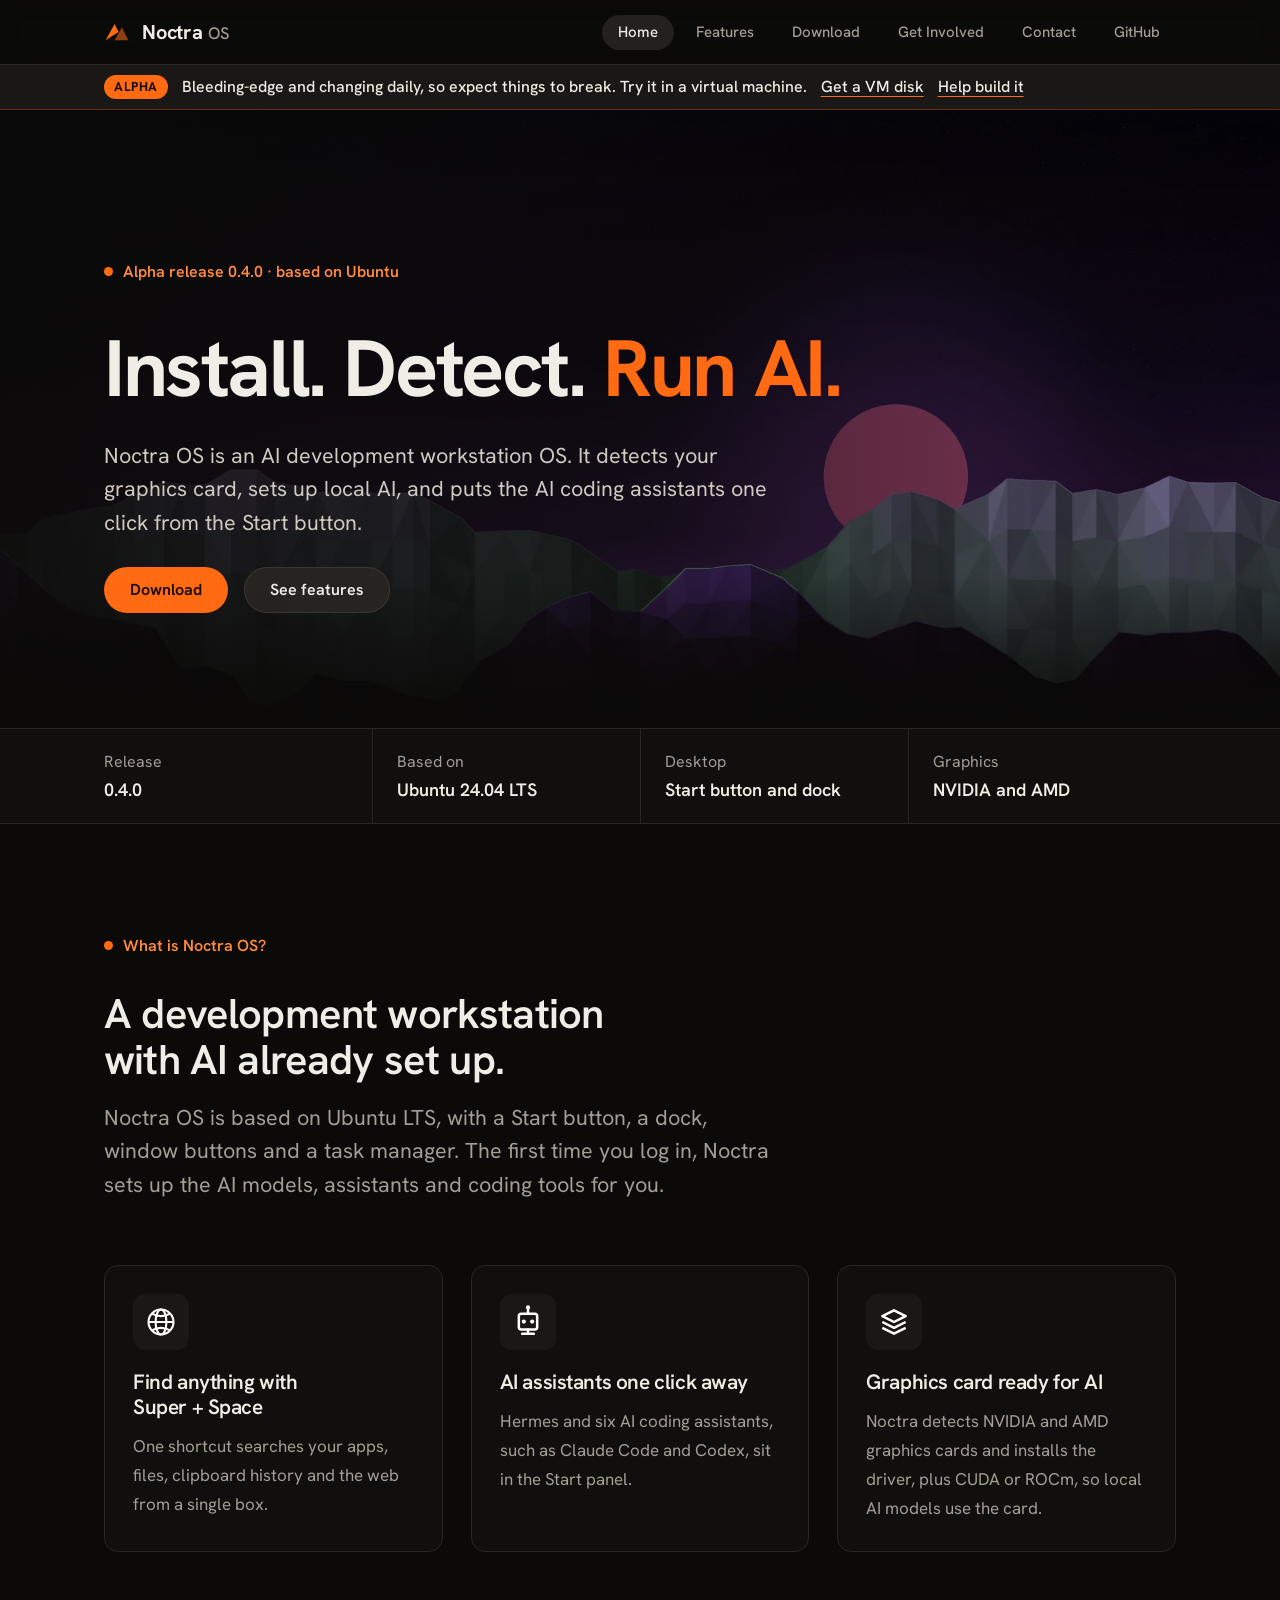
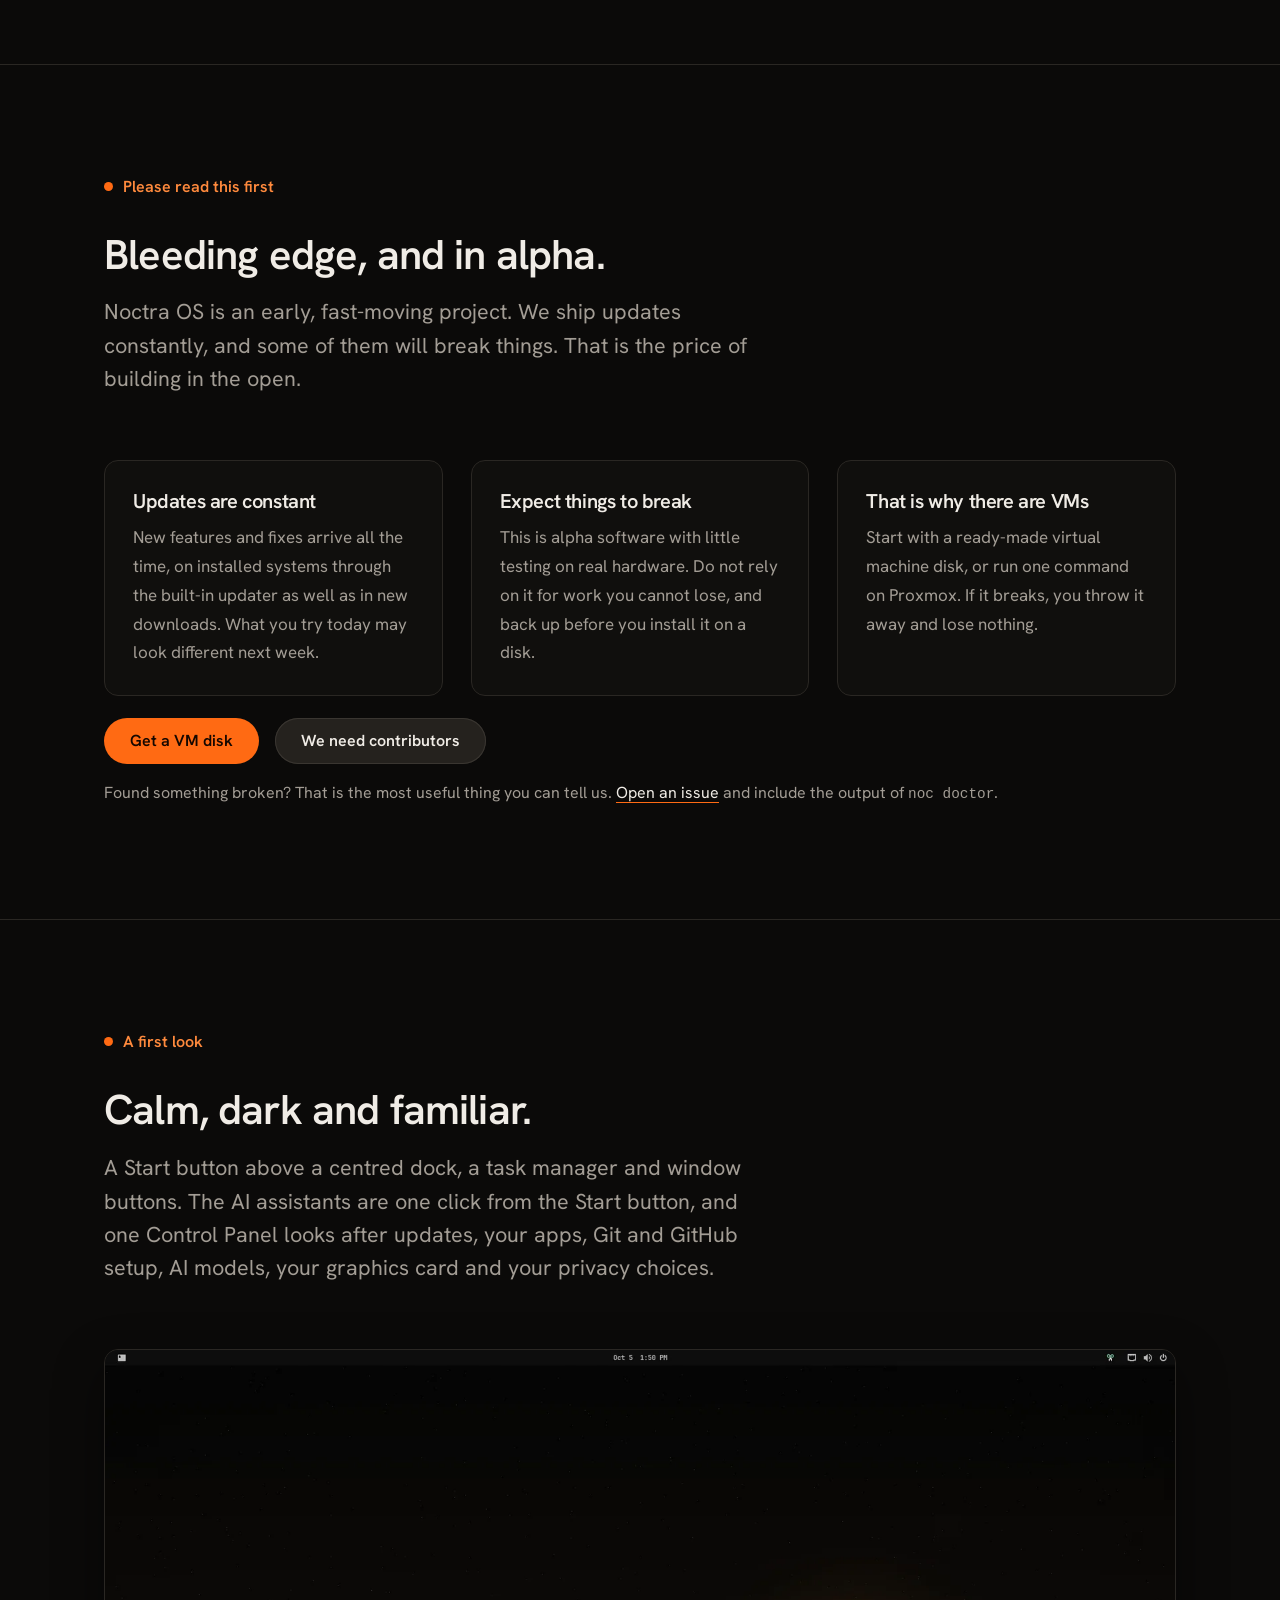
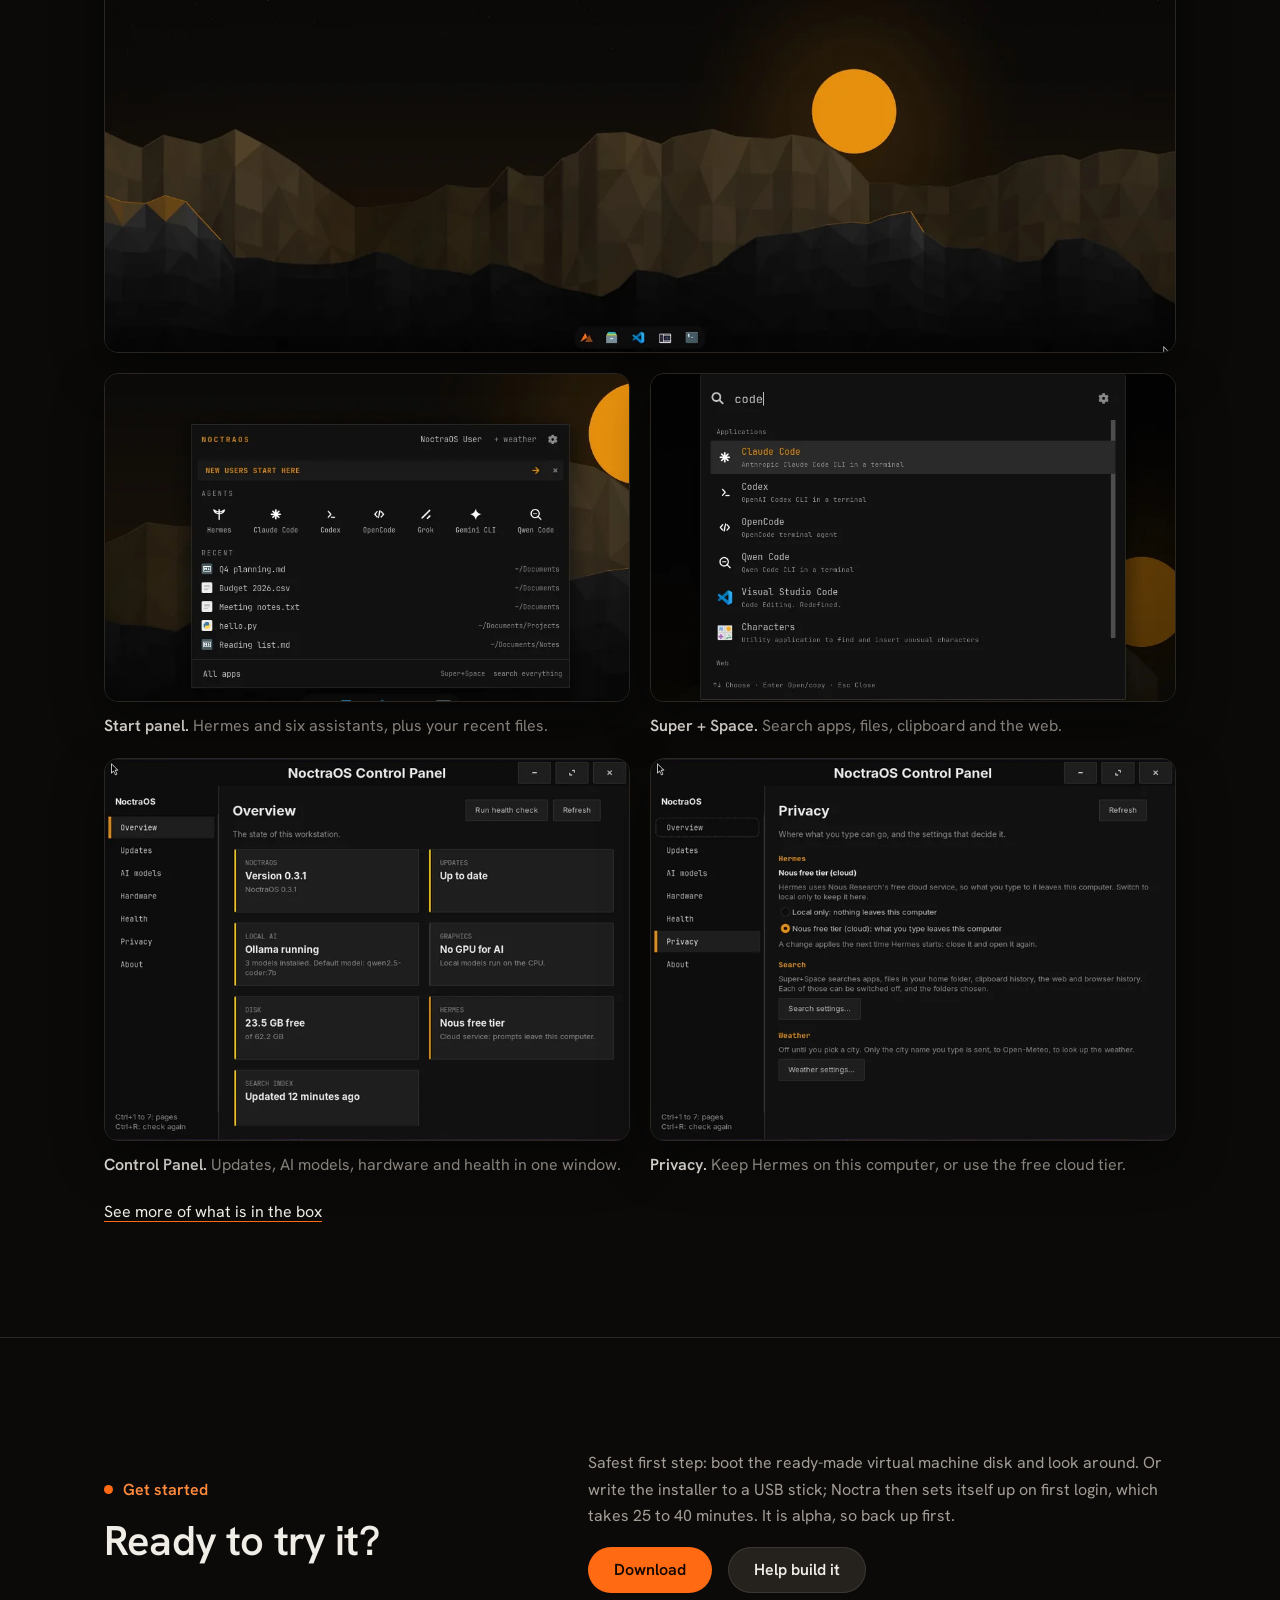
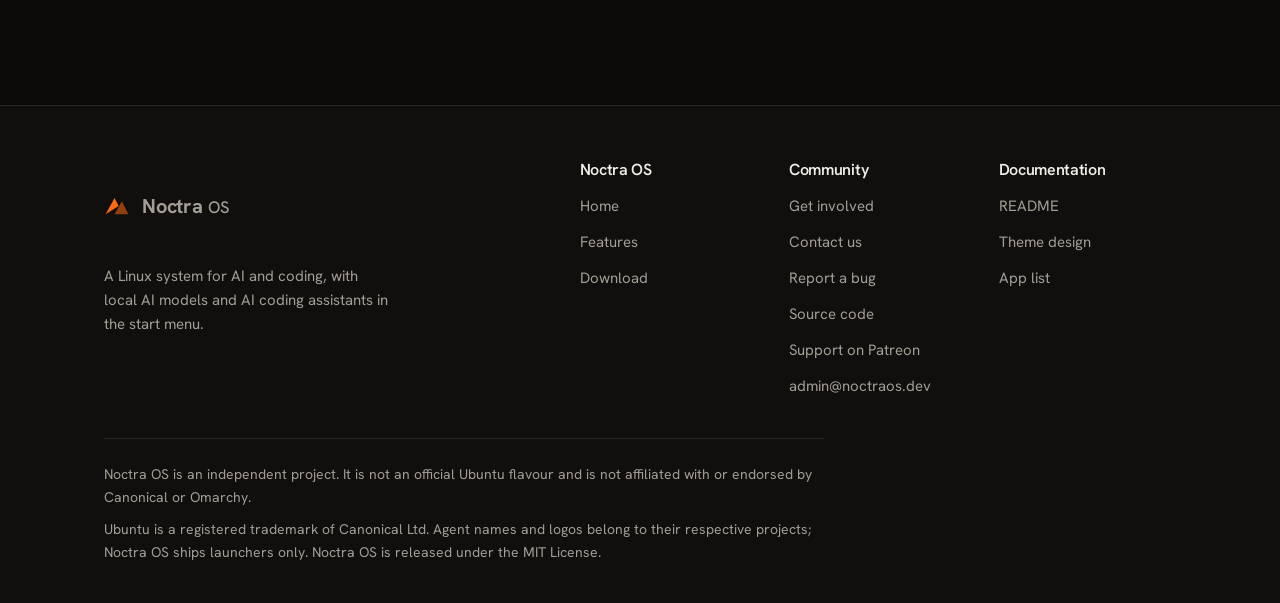
==== commit 97d4115a: "site: link to the Patreon, quietly A footer link on every page, a short 'Support the project' note o" ====
--- a/site/index.html
+++ b/site/index.html
@@ -31,7 +31,7 @@
 <meta name="twitter:description" content="Noctra OS is an AI development workstation OS. Local AI models and AI coding assistants one click from the Start button, a ready coding setup, and Super + Space search.">
 <meta name="twitter:image" content="https://noctraos.dev/img/social/og-home.png">
 <meta name="twitter:image:alt" content="Noctra OS: an AI development workstation OS. A dark desktop with a dock and a Start button.">
-<script type="application/ld+json">{"@context":"https://schema.org","@graph":[{"@type":"Organization","@id":"https://noctraos.dev/#org","name":"Noctra OS","url":"https://noctraos.dev/","logo":"https://noctraos.dev/icon-512.png","email":"admin@noctraos.dev","sameAs":["https://github.com/dazeb/noctraos"],"contactPoint":{"@type":"ContactPoint","contactType":"customer support","email":"admin@noctraos.dev","availableLanguage":"en"}},{"@type":"WebSite","@id":"https://noctraos.dev/#website","url":"https://noctraos.dev/","name":"Noctra OS","publisher":{"@id":"https://noctraos.dev/#org"},"inLanguage":"en"},{"@type":"SoftwareApplication","@id":"https://noctraos.dev/#os","name":"Noctra OS","applicationCategory":"OperatingSystem","operatingSystem":"Linux (Ubuntu 24.04)","softwareVersion":"0.4.0","description":"An AI development workstation OS, with local AI models and AI coding assistants ready when you are.","url":"https://noctraos.dev/","downloadUrl":"https://noctraos.dev/download","releaseNotes":"https://github.com/dazeb/noctraos/releases/tag/v0.4.0","image":"https://noctraos.dev/img/social/og-home.png","license":"https://opensource.org/licenses/MIT","offers":{"@type":"Offer","price":"0","priceCurrency":"USD"},"author":{"@id":"https://noctraos.dev/#org"},"publisher":{"@id":"https://noctraos.dev/#org"}}]}</script>
+<script type="application/ld+json">{"@context":"https://schema.org","@graph":[{"@type":"Organization","@id":"https://noctraos.dev/#org","name":"Noctra OS","url":"https://noctraos.dev/","logo":"https://noctraos.dev/icon-512.png","email":"admin@noctraos.dev","sameAs":["https://github.com/dazeb/noctraos","https://www.patreon.com/cw/NoctraOS"],"contactPoint":{"@type":"ContactPoint","contactType":"customer support","email":"admin@noctraos.dev","availableLanguage":"en"}},{"@type":"WebSite","@id":"https://noctraos.dev/#website","url":"https://noctraos.dev/","name":"Noctra OS","publisher":{"@id":"https://noctraos.dev/#org"},"inLanguage":"en"},{"@type":"SoftwareApplication","@id":"https://noctraos.dev/#os","name":"Noctra OS","applicationCategory":"OperatingSystem","operatingSystem":"Linux (Ubuntu 24.04)","softwareVersion":"0.4.0","description":"An AI development workstation OS, with local AI models and AI coding assistants ready when you are.","url":"https://noctraos.dev/","downloadUrl":"https://noctraos.dev/download","releaseNotes":"https://github.com/dazeb/noctraos/releases/tag/v0.4.0","image":"https://noctraos.dev/img/social/og-home.png","license":"https://opensource.org/licenses/MIT","offers":{"@type":"Offer","price":"0","priceCurrency":"USD"},"author":{"@id":"https://noctraos.dev/#org"},"publisher":{"@id":"https://noctraos.dev/#org"}}]}</script>
 <link rel="preconnect" href="https://fonts.googleapis.com">
 <link rel="preconnect" href="https://fonts.gstatic.com" crossorigin>
 <link rel="stylesheet" href="https://fonts.googleapis.com/css2?family=Hanken+Grotesk:wght@400;500;600;700&family=JetBrains+Mono:wght@400;500;700&display=swap">
@@ -172,7 +172,7 @@
       </div>
       <div>
         <h3>Community</h3>
-        <ul><li><a href="community.html">Get involved</a></li><li><a href="community.html#contact">Contact us</a></li><li><a href="https://github.com/dazeb/noctraos/issues">Report a bug</a></li><li><a href="https://github.com/dazeb/noctraos">Source code</a></li><li><a href="mailto:admin@noctraos.dev">admin@noctraos.dev</a></li></ul>
+        <ul><li><a href="community.html">Get involved</a></li><li><a href="community.html#contact">Contact us</a></li><li><a href="https://github.com/dazeb/noctraos/issues">Report a bug</a></li><li><a href="https://github.com/dazeb/noctraos">Source code</a></li><li><a href="https://www.patreon.com/cw/NoctraOS">Support on Patreon</a></li><li><a href="mailto:admin@noctraos.dev">admin@noctraos.dev</a></li></ul>
       </div>
       <div>
         <h3>Documentation</h3>
--- a/site/style.css
+++ b/site/style.css
@@ -235,7 +235,7 @@
 /* Downloads table: a steady rhythm. File name, size and checksum each get their own line in a
    column wide enough to keep names whole; descriptions read at a comfortable line height; the
    download buttons share one width and stack with an even gap. */
-#files table { min-width: 760px; }
+#files table { min-width: 700px; }
 #files th, #files td { padding: 20px 22px; }
 #files th:first-child, #files td:first-child { width: 34%; min-width: 22rem; }
 #files th:last-child, #files td:last-child { width: 1%; white-space: nowrap; }
@@ -338,5 +338,6 @@
 .gap-top-sm { margin-top: 16px; }
 .term-line.narrow { max-width: 720px; }
 .alt-label { margin-bottom: 10px; }
-.wrap-code { white-space: normal; overflow-wrap: anywhere; }
+/* more specific than `.term-line code` (nowrap), or the long Proxmox command stretches the downloads table off the page */
+.term-line code.wrap-code { white-space: normal; overflow-wrap: anywhere; }
 @media (max-width: 640px) { .banner::after { background: linear-gradient(0deg, rgba(11, 10, 9, 0.72), rgba(11, 10, 9, 0.9)); } }
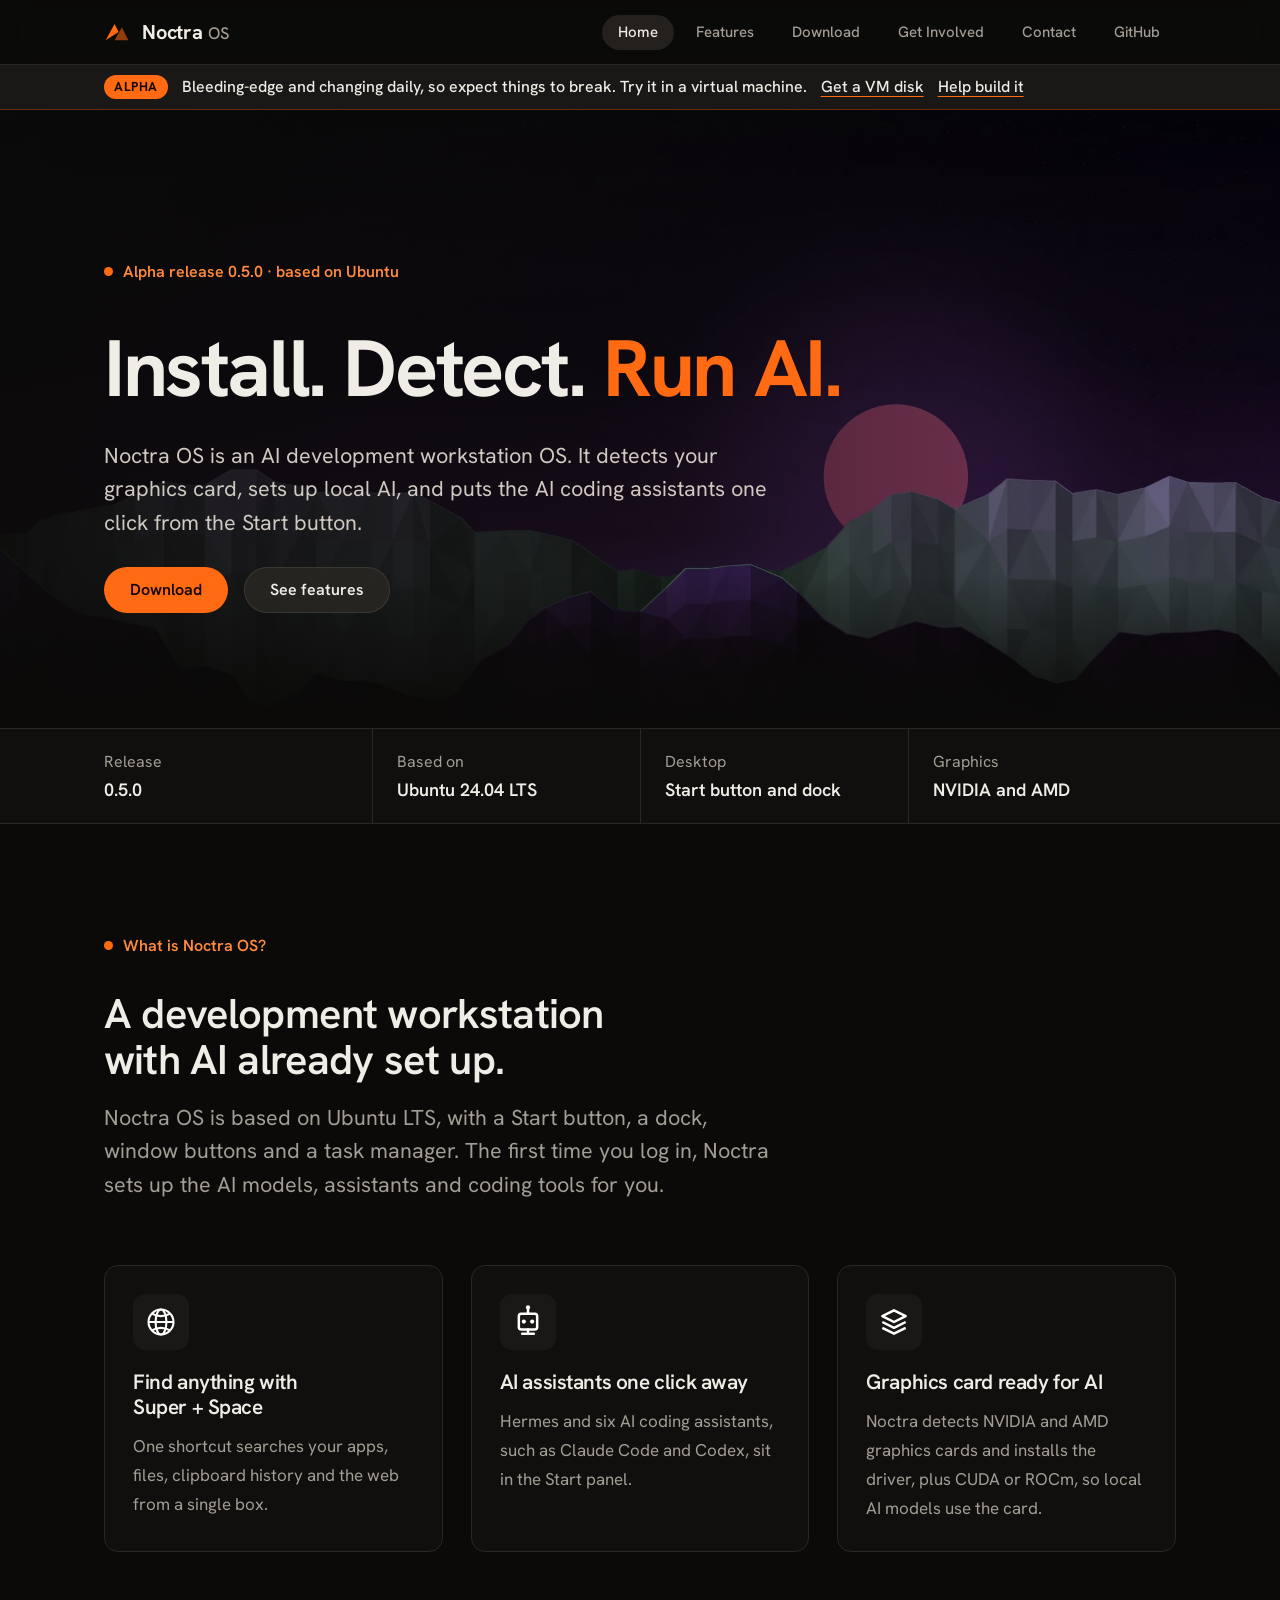
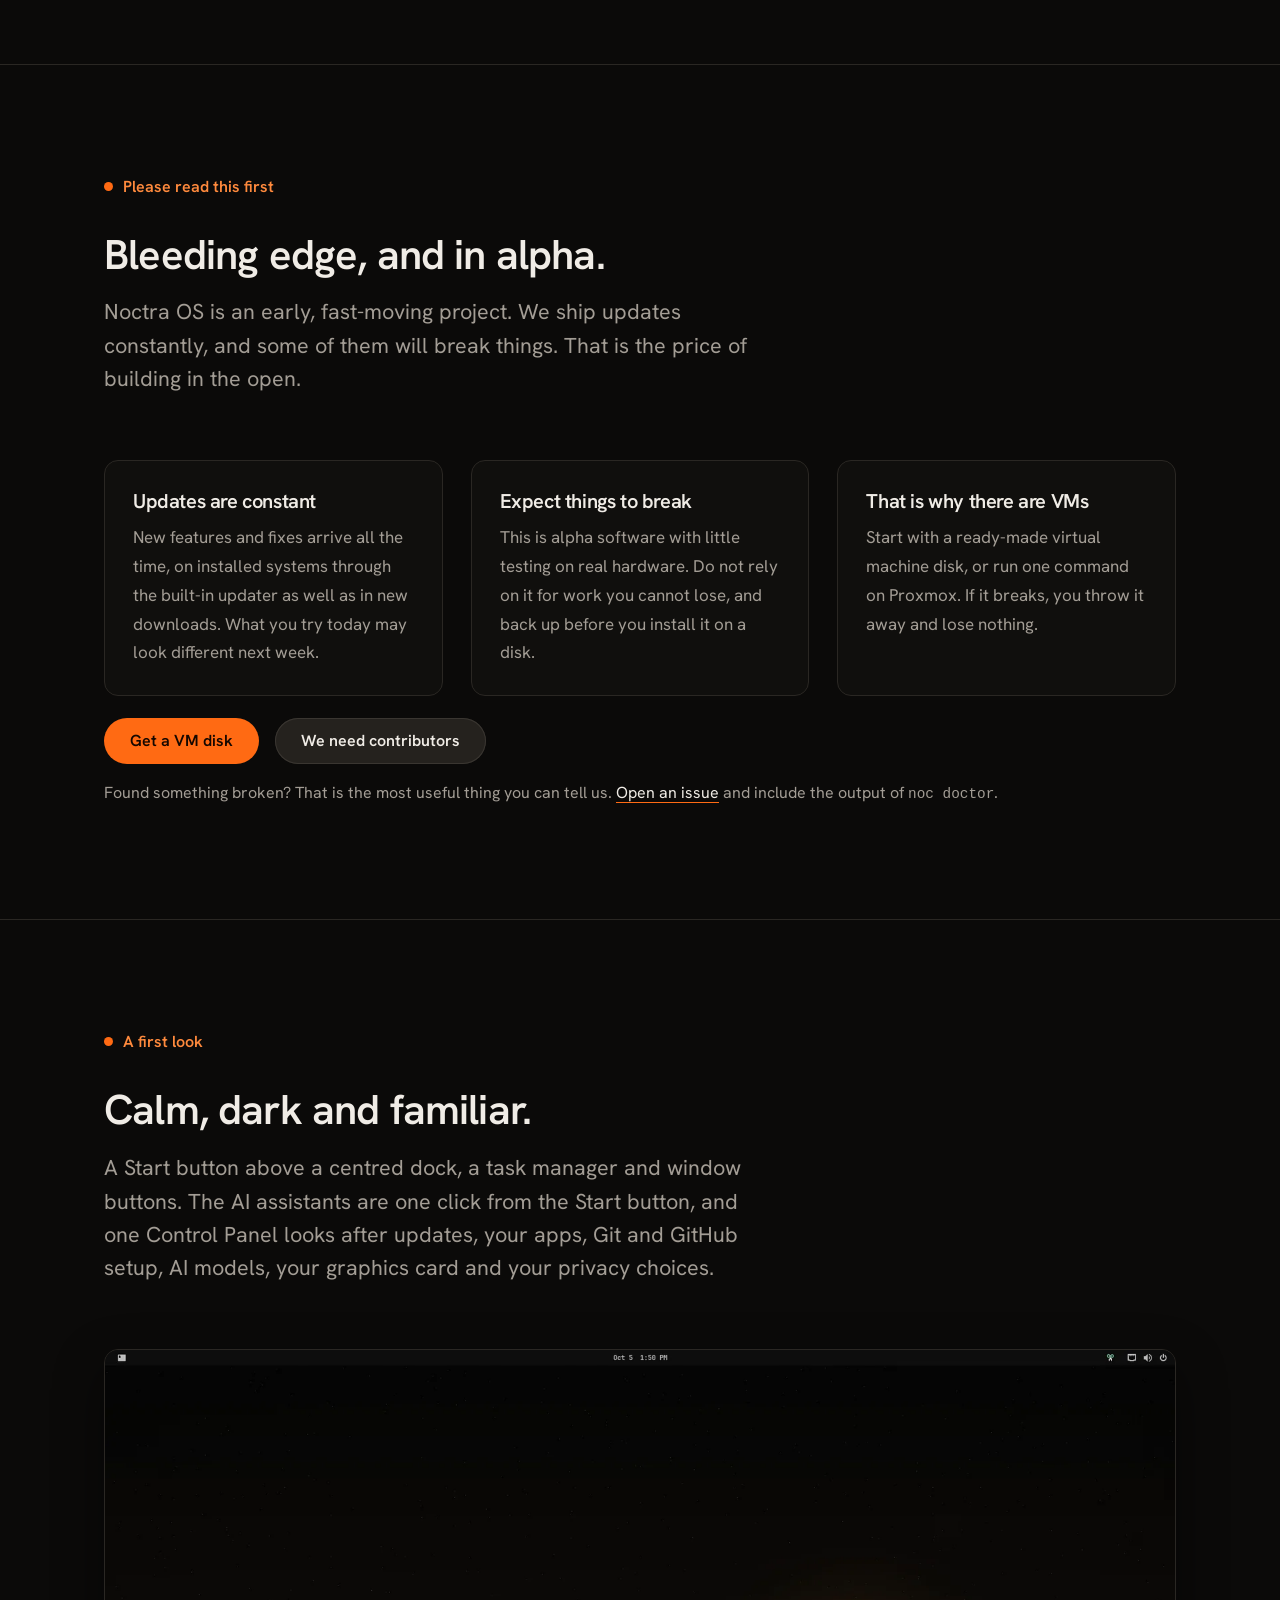
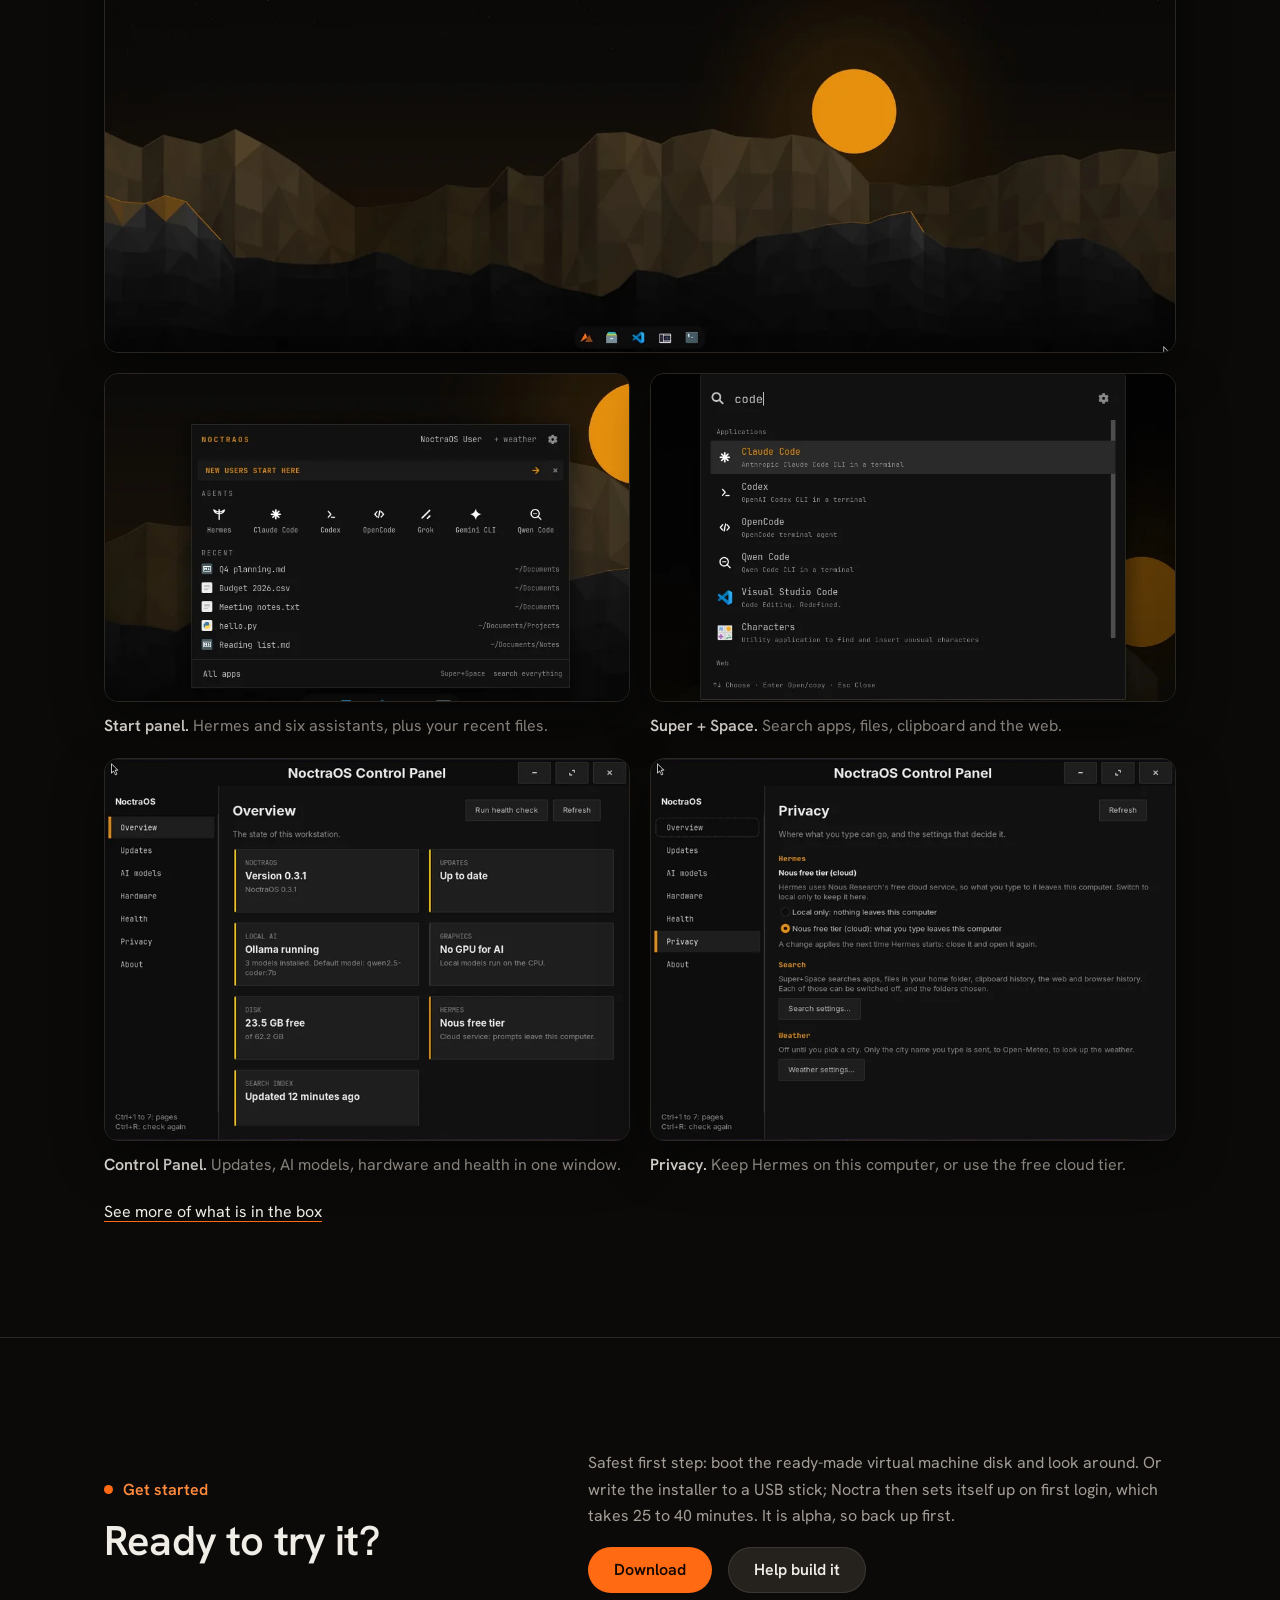
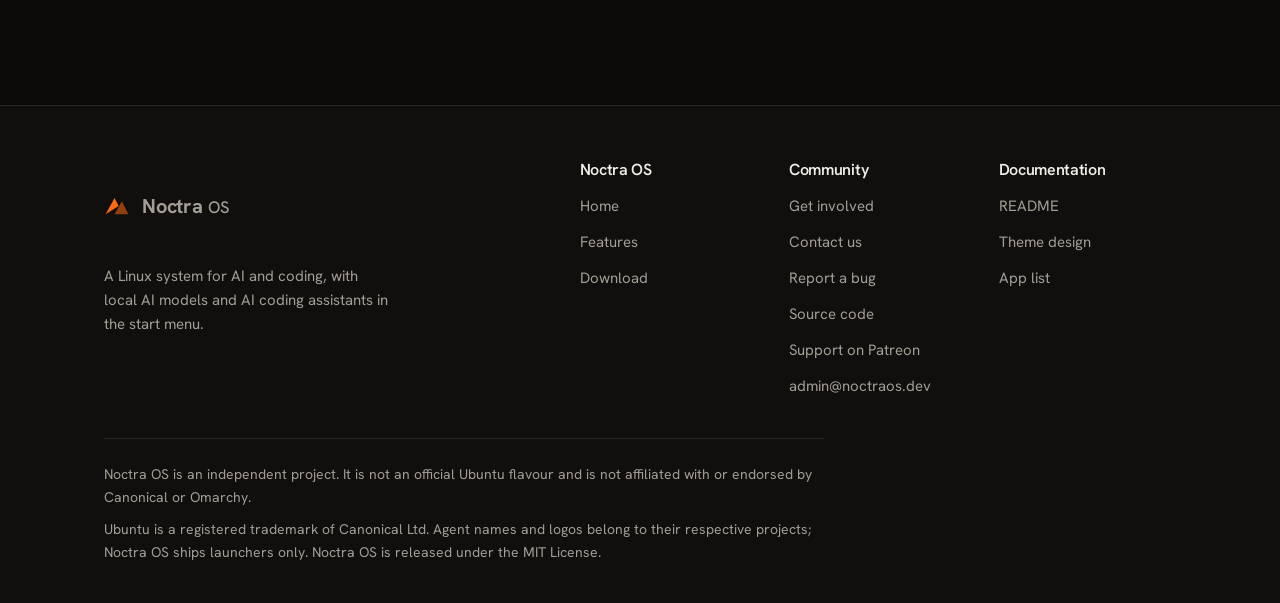
==== commit 32fcb45a: "Release 0.5.0: download page, torrent, Proxmox script, social cards Written by scripts/update-site-r" ====
--- a/site/index.html
+++ b/site/index.html
@@ -31,7 +31,7 @@
 <meta name="twitter:description" content="Noctra OS is an AI development workstation OS. Local AI models and AI coding assistants one click from the Start button, a ready coding setup, and Super + Space search.">
 <meta name="twitter:image" content="https://noctraos.dev/img/social/og-home.png">
 <meta name="twitter:image:alt" content="Noctra OS: an AI development workstation OS. A dark desktop with a dock and a Start button.">
-<script type="application/ld+json">{"@context":"https://schema.org","@graph":[{"@type":"Organization","@id":"https://noctraos.dev/#org","name":"Noctra OS","url":"https://noctraos.dev/","logo":"https://noctraos.dev/icon-512.png","email":"admin@noctraos.dev","sameAs":["https://github.com/dazeb/noctraos","https://www.patreon.com/cw/NoctraOS"],"contactPoint":{"@type":"ContactPoint","contactType":"customer support","email":"admin@noctraos.dev","availableLanguage":"en"}},{"@type":"WebSite","@id":"https://noctraos.dev/#website","url":"https://noctraos.dev/","name":"Noctra OS","publisher":{"@id":"https://noctraos.dev/#org"},"inLanguage":"en"},{"@type":"SoftwareApplication","@id":"https://noctraos.dev/#os","name":"Noctra OS","applicationCategory":"OperatingSystem","operatingSystem":"Linux (Ubuntu 24.04)","softwareVersion":"0.4.0","description":"An AI development workstation OS, with local AI models and AI coding assistants ready when you are.","url":"https://noctraos.dev/","downloadUrl":"https://noctraos.dev/download","releaseNotes":"https://github.com/dazeb/noctraos/releases/tag/v0.4.0","image":"https://noctraos.dev/img/social/og-home.png","license":"https://opensource.org/licenses/MIT","offers":{"@type":"Offer","price":"0","priceCurrency":"USD"},"author":{"@id":"https://noctraos.dev/#org"},"publisher":{"@id":"https://noctraos.dev/#org"}}]}</script>
+<script type="application/ld+json">{"@context":"https://schema.org","@graph":[{"@type":"Organization","@id":"https://noctraos.dev/#org","name":"Noctra OS","url":"https://noctraos.dev/","logo":"https://noctraos.dev/icon-512.png","email":"admin@noctraos.dev","sameAs":["https://github.com/dazeb/noctraos","https://www.patreon.com/cw/NoctraOS"],"contactPoint":{"@type":"ContactPoint","contactType":"customer support","email":"admin@noctraos.dev","availableLanguage":"en"}},{"@type":"WebSite","@id":"https://noctraos.dev/#website","url":"https://noctraos.dev/","name":"Noctra OS","publisher":{"@id":"https://noctraos.dev/#org"},"inLanguage":"en"},{"@type":"SoftwareApplication","@id":"https://noctraos.dev/#os","name":"Noctra OS","applicationCategory":"OperatingSystem","operatingSystem":"Linux (Ubuntu 24.04)","softwareVersion":"0.5.0","description":"An AI development workstation OS, with local AI models and AI coding assistants ready when you are.","url":"https://noctraos.dev/","downloadUrl":"https://noctraos.dev/download","releaseNotes":"https://github.com/dazeb/noctraos/releases/tag/v0.5.0","image":"https://noctraos.dev/img/social/og-home.png","license":"https://opensource.org/licenses/MIT","offers":{"@type":"Offer","price":"0","priceCurrency":"USD"},"author":{"@id":"https://noctraos.dev/#org"},"publisher":{"@id":"https://noctraos.dev/#org"}}]}</script>
 <link rel="preconnect" href="https://fonts.googleapis.com">
 <link rel="preconnect" href="https://fonts.gstatic.com" crossorigin>
 <link rel="stylesheet" href="https://fonts.googleapis.com/css2?family=Hanken+Grotesk:wght@400;500;600;700&family=JetBrains+Mono:wght@400;500;700&display=swap">
@@ -64,7 +64,7 @@
 <div class="hero">
   <img src="img/neon-rift.webp" alt="" width="1920" height="1080" fetchpriority="high">
   <div class="wrap">
-    <p class="eyebrow"><span class="dot"></span>Alpha release 0.4.0 · based on Ubuntu</p>
+    <p class="eyebrow"><span class="dot"></span>Alpha release 0.5.0 · based on Ubuntu</p>
     <h1>Install. Detect. <em>Run AI.</em></h1>
     <p class="lede">Noctra OS is an AI development workstation OS. It detects your graphics card, sets up local AI, and puts the AI coding assistants one click from the Start button.</p>
     <div class="cta">
@@ -76,7 +76,7 @@
 
 <div class="facts">
   <div class="wrap">
-    <div>Release<b>0.4.0</b></div>
+    <div>Release<b>0.5.0</b></div>
     <div>Based on<b>Ubuntu 24.04 LTS</b></div>
     <div>Desktop<b>Start button and dock</b></div>
     <div>Graphics<b>NVIDIA and AMD</b></div>
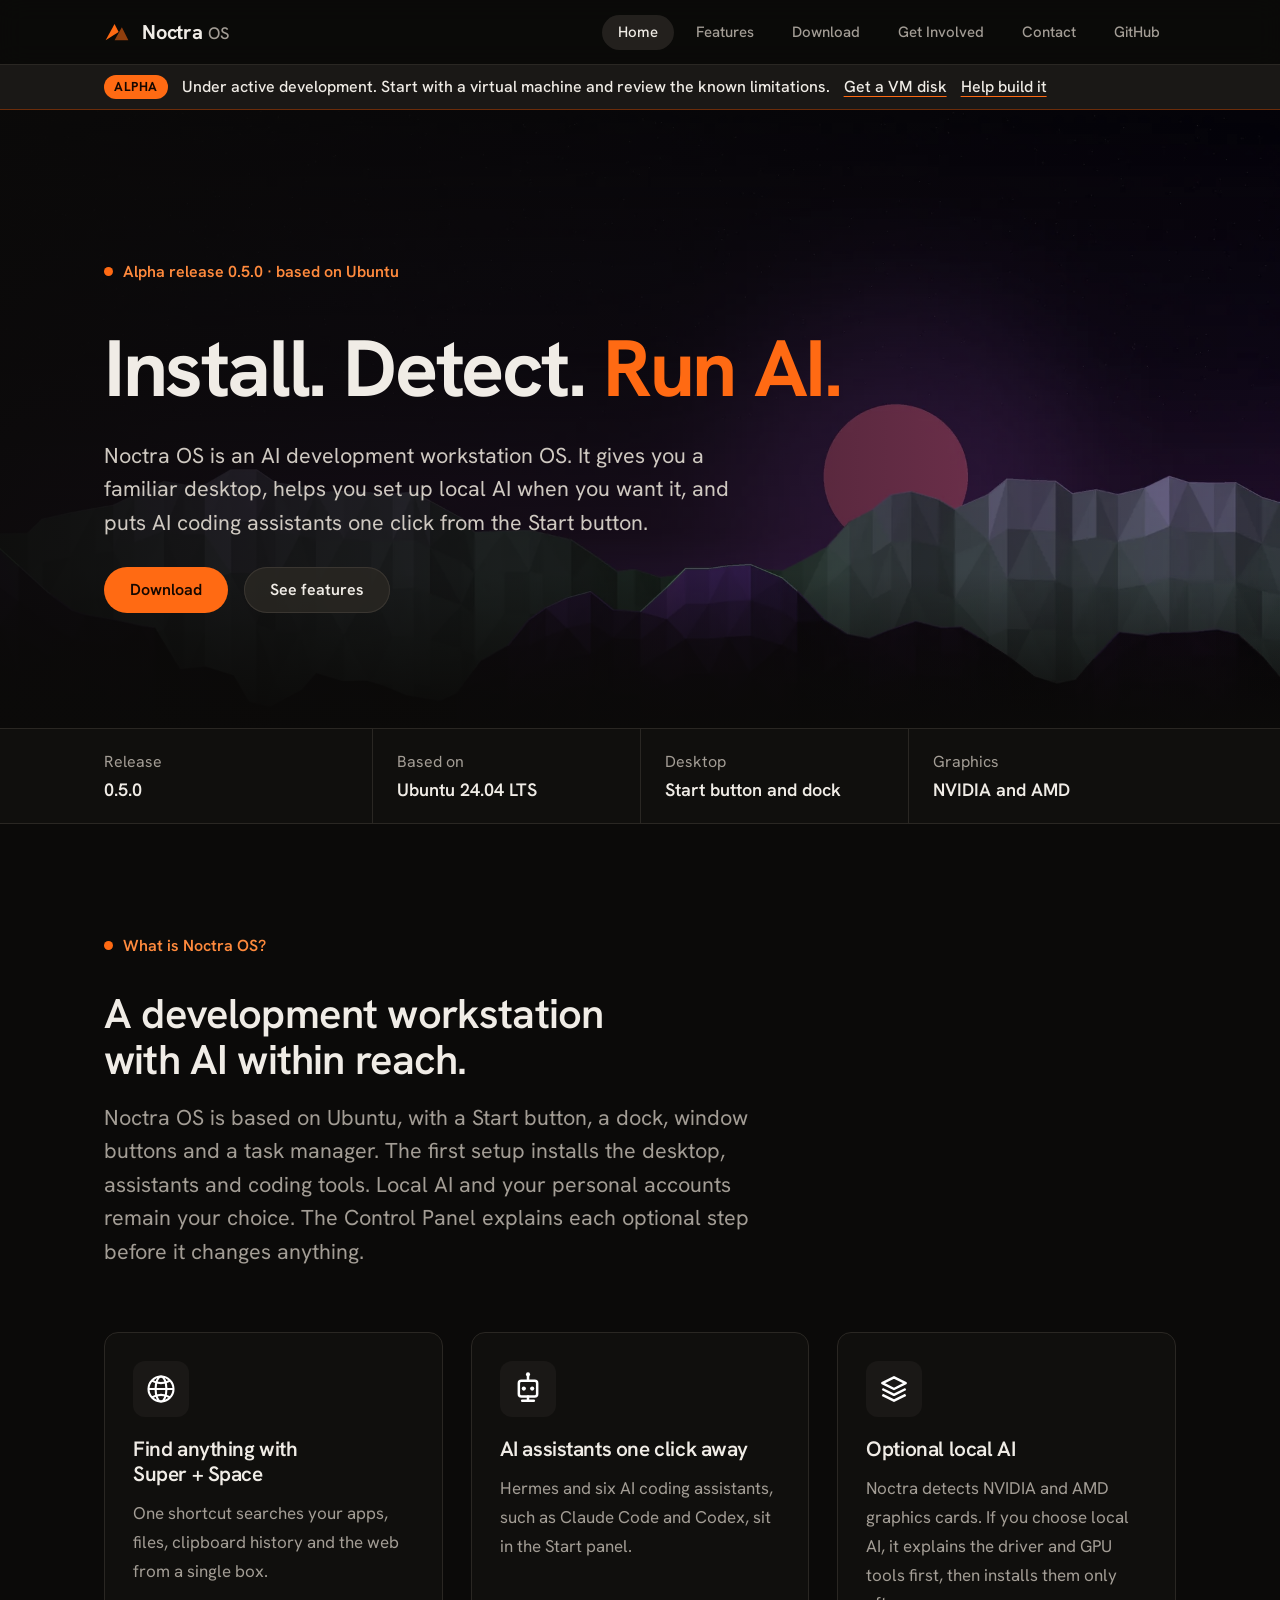
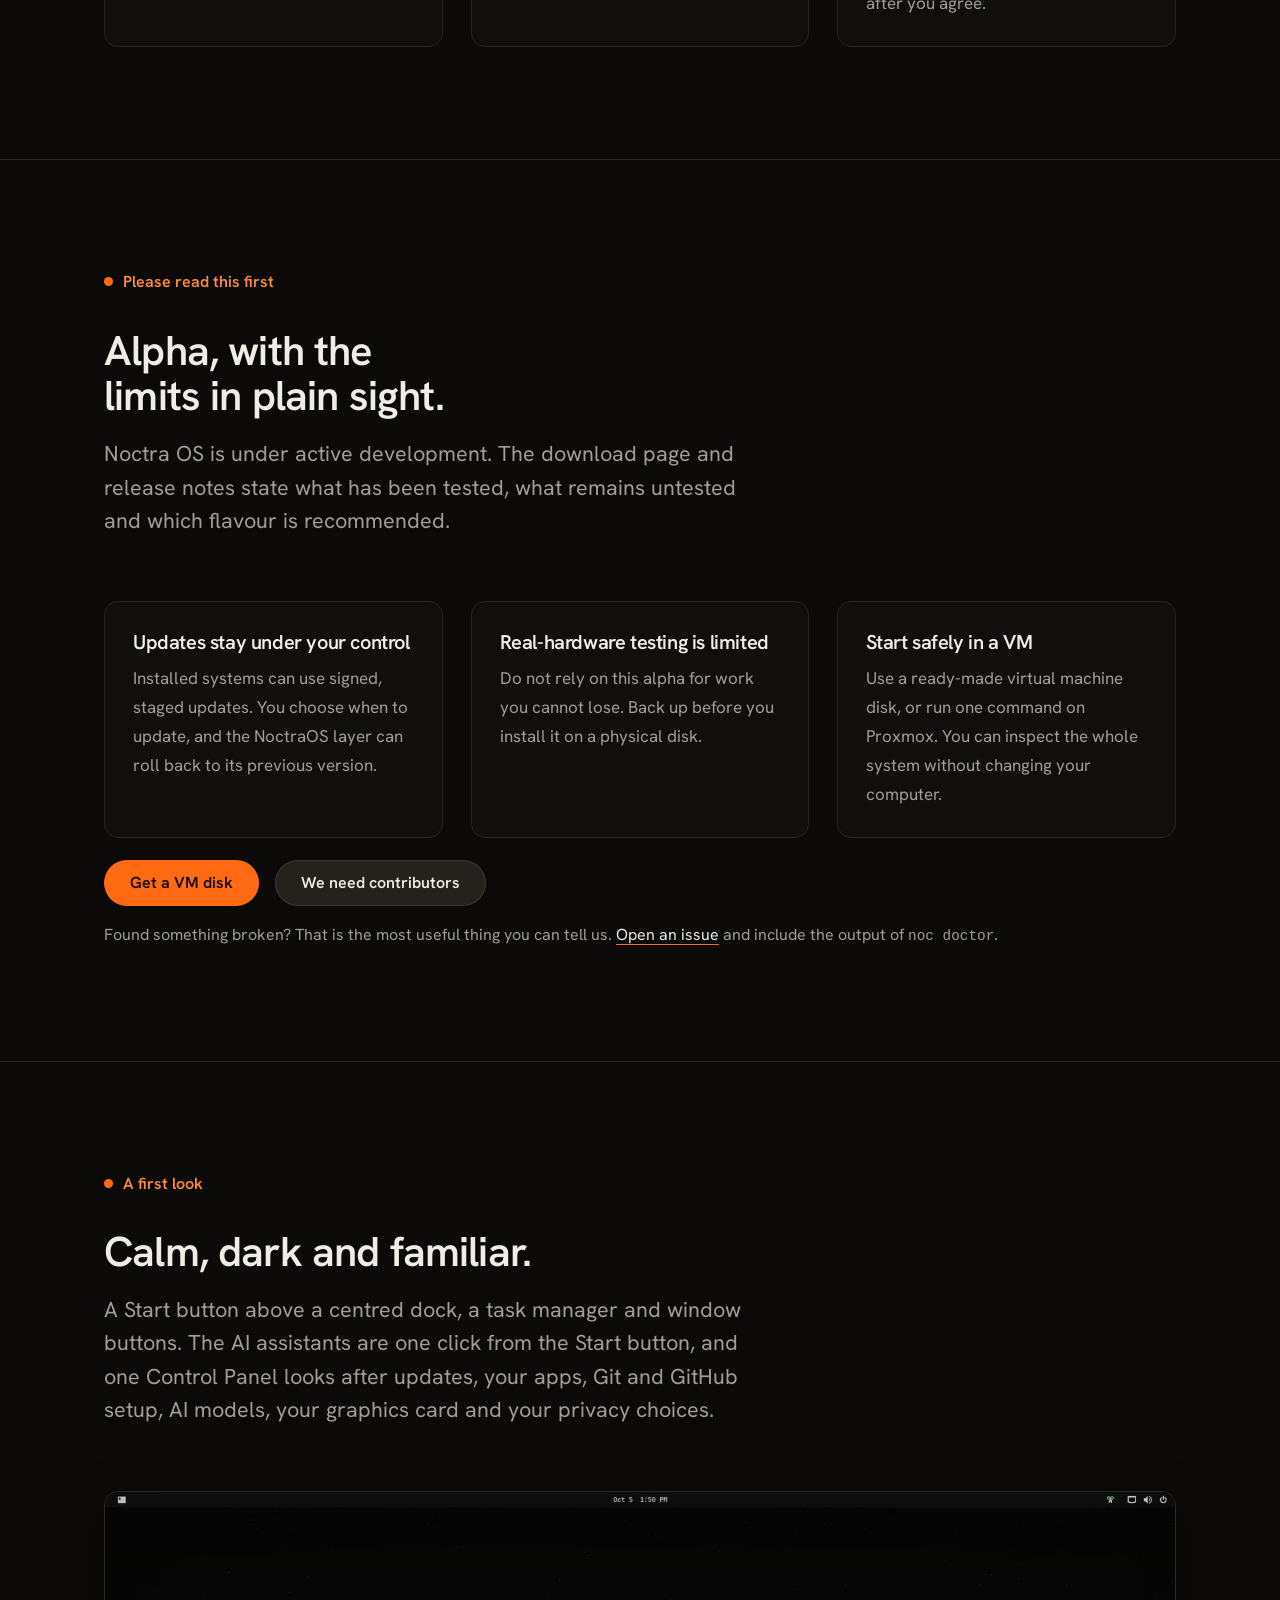
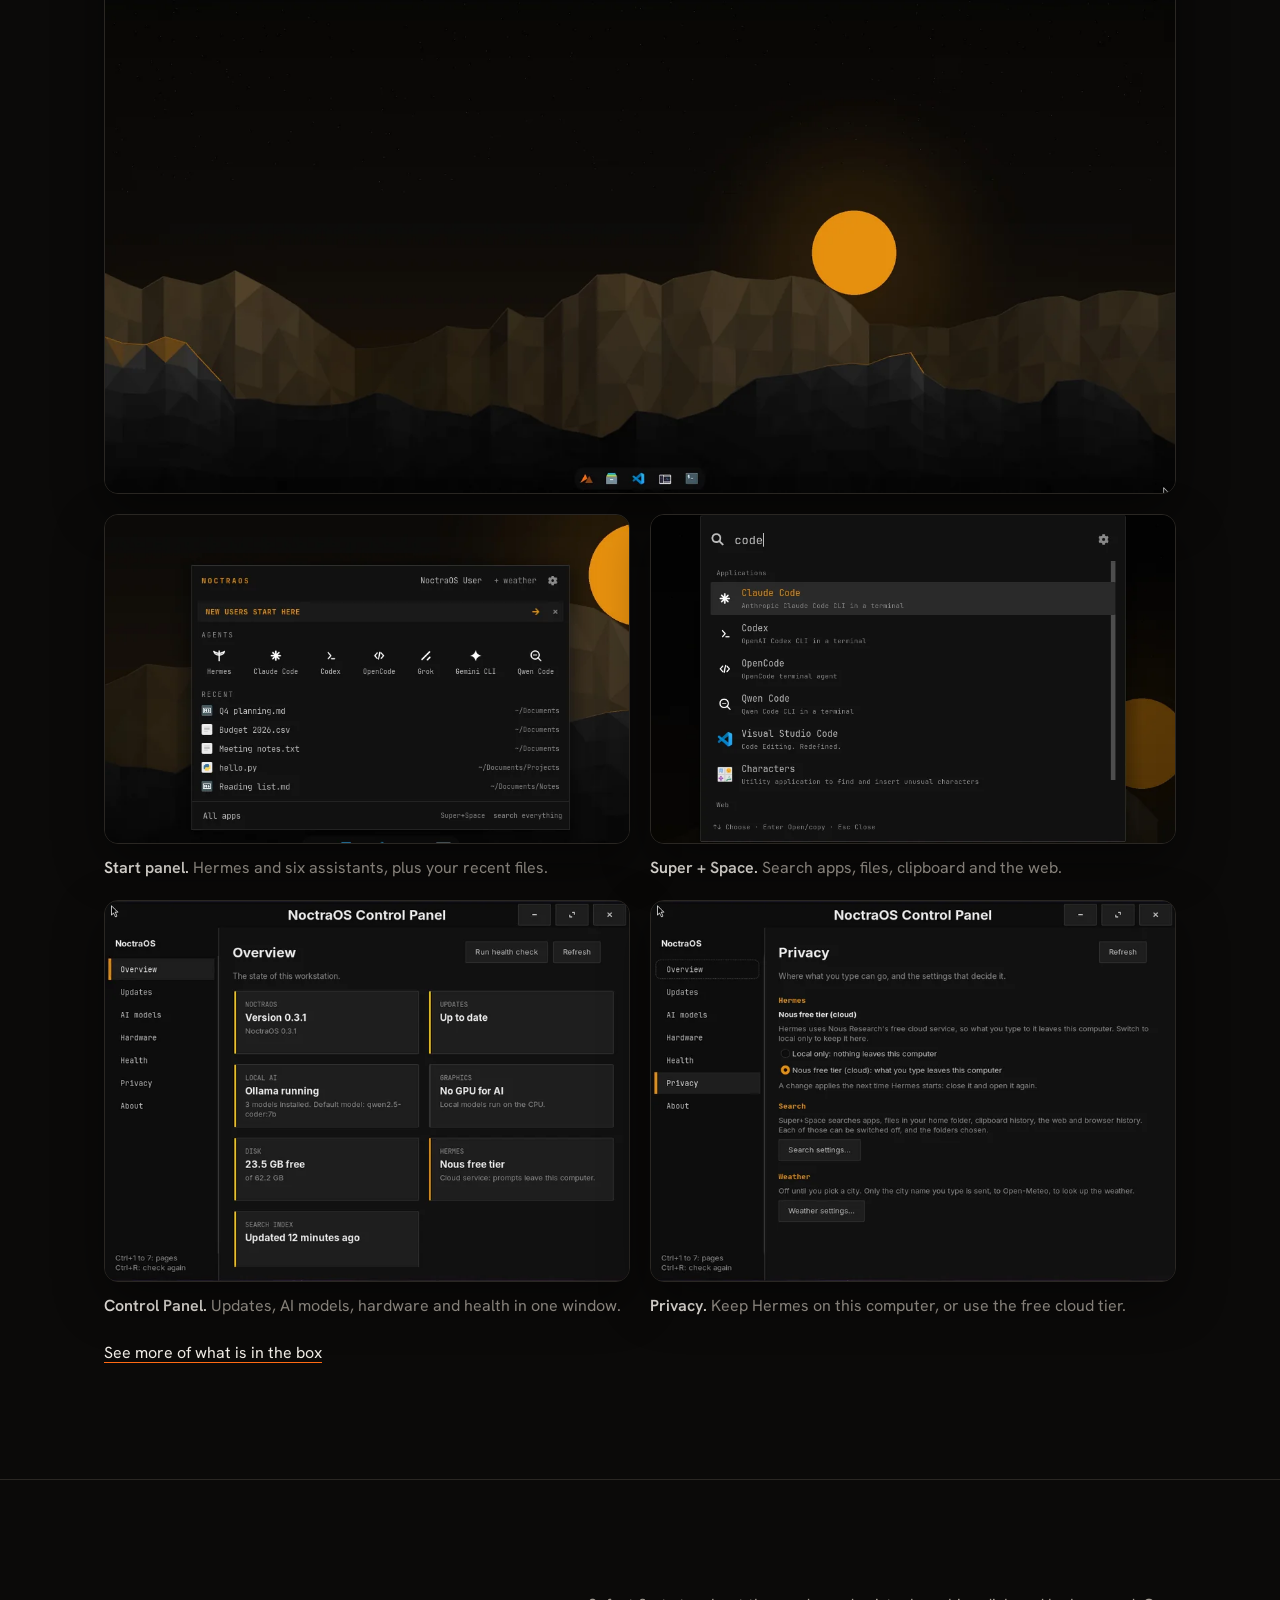
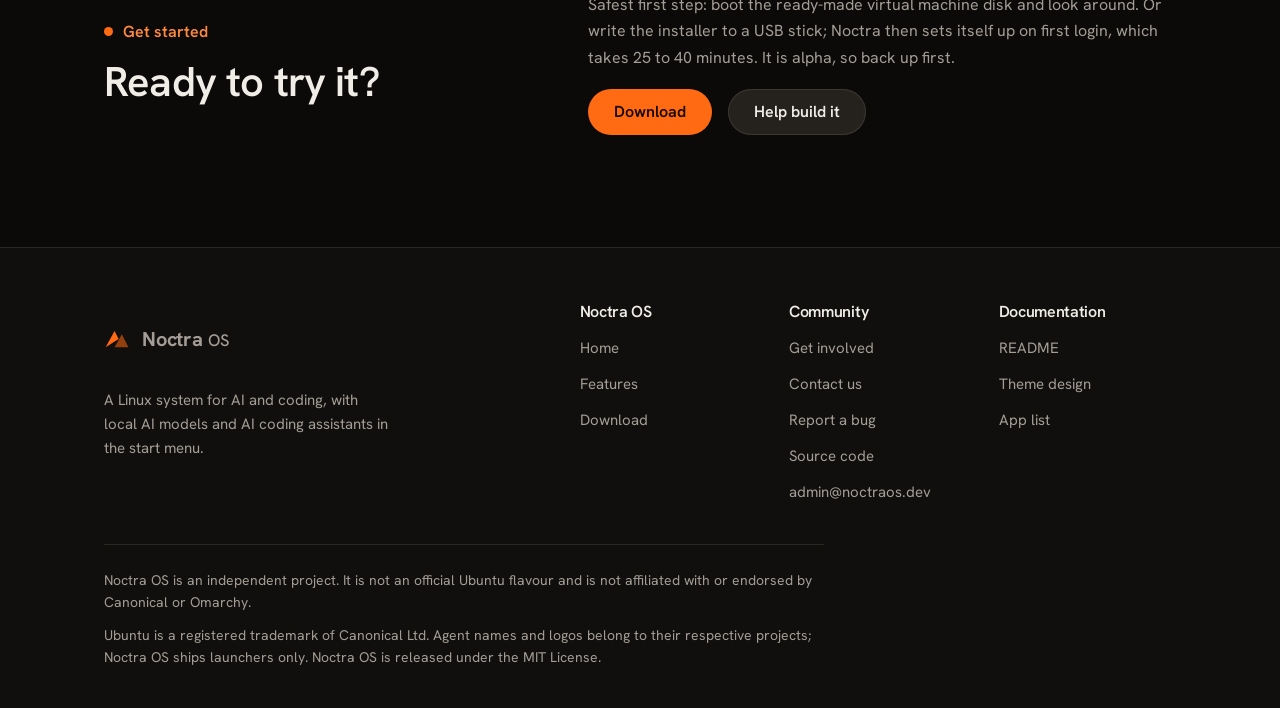
==== commit 920463c4: "[all] Clarify optional setup and project transparency" ====
--- a/site/index.html
+++ b/site/index.html
@@ -31,7 +31,7 @@
 <meta name="twitter:description" content="Noctra OS is an AI development workstation OS. Local AI models and AI coding assistants one click from the Start button, a ready coding setup, and Super + Space search.">
 <meta name="twitter:image" content="https://noctraos.dev/img/social/og-home.png">
 <meta name="twitter:image:alt" content="Noctra OS: an AI development workstation OS. A dark desktop with a dock and a Start button.">
-<script type="application/ld+json">{"@context":"https://schema.org","@graph":[{"@type":"Organization","@id":"https://noctraos.dev/#org","name":"Noctra OS","url":"https://noctraos.dev/","logo":"https://noctraos.dev/icon-512.png","email":"admin@noctraos.dev","sameAs":["https://github.com/dazeb/noctraos","https://www.patreon.com/cw/NoctraOS"],"contactPoint":{"@type":"ContactPoint","contactType":"customer support","email":"admin@noctraos.dev","availableLanguage":"en"}},{"@type":"WebSite","@id":"https://noctraos.dev/#website","url":"https://noctraos.dev/","name":"Noctra OS","publisher":{"@id":"https://noctraos.dev/#org"},"inLanguage":"en"},{"@type":"SoftwareApplication","@id":"https://noctraos.dev/#os","name":"Noctra OS","applicationCategory":"OperatingSystem","operatingSystem":"Linux (Ubuntu 24.04)","softwareVersion":"0.5.0","description":"An AI development workstation OS, with local AI models and AI coding assistants ready when you are.","url":"https://noctraos.dev/","downloadUrl":"https://noctraos.dev/download","releaseNotes":"https://github.com/dazeb/noctraos/releases/tag/v0.5.0","image":"https://noctraos.dev/img/social/og-home.png","license":"https://opensource.org/licenses/MIT","offers":{"@type":"Offer","price":"0","priceCurrency":"USD"},"author":{"@id":"https://noctraos.dev/#org"},"publisher":{"@id":"https://noctraos.dev/#org"}}]}</script>
+<script type="application/ld+json">{"@context":"https://schema.org","@graph":[{"@type":"Organization","@id":"https://noctraos.dev/#org","name":"Noctra OS","url":"https://noctraos.dev/","logo":"https://noctraos.dev/icon-512.png","email":"admin@noctraos.dev","sameAs":["https://github.com/dazeb/noctraos"],"contactPoint":{"@type":"ContactPoint","contactType":"customer support","email":"admin@noctraos.dev","availableLanguage":"en"}},{"@type":"WebSite","@id":"https://noctraos.dev/#website","url":"https://noctraos.dev/","name":"Noctra OS","publisher":{"@id":"https://noctraos.dev/#org"},"inLanguage":"en"},{"@type":"SoftwareApplication","@id":"https://noctraos.dev/#os","name":"Noctra OS","applicationCategory":"OperatingSystem","operatingSystem":"Linux (Ubuntu 24.04)","softwareVersion":"0.5.0","description":"An AI development workstation OS, with local AI models and AI coding assistants ready when you are.","url":"https://noctraos.dev/","downloadUrl":"https://noctraos.dev/download","releaseNotes":"https://github.com/dazeb/noctraos/releases/tag/v0.5.0","image":"https://noctraos.dev/img/social/og-home.png","license":"https://opensource.org/licenses/MIT","offers":{"@type":"Offer","price":"0","priceCurrency":"USD"},"author":{"@id":"https://noctraos.dev/#org"},"publisher":{"@id":"https://noctraos.dev/#org"}}]}</script>
 <link rel="preconnect" href="https://fonts.googleapis.com">
 <link rel="preconnect" href="https://fonts.gstatic.com" crossorigin>
 <link rel="stylesheet" href="https://fonts.googleapis.com/css2?family=Hanken+Grotesk:wght@400;500;600;700&family=JetBrains+Mono:wght@400;500;700&display=swap">
@@ -57,7 +57,7 @@
   </div>
 </header>
 <aside class="alpha-bar" aria-label="Project status">
-  <div class="wrap"><span class="badge">Alpha</span><span>Bleeding-edge and changing daily, so expect things to break. Try it in a virtual machine.</span><a href="download.html#files">Get a VM disk</a><a href="community.html">Help build it</a></div>
+  <div class="wrap"><span class="badge">Alpha</span><span>Under active development. Start with a virtual machine and review the known limitations.</span><a href="download.html#files">Get a VM disk</a><a href="community.html">Help build it</a></div>
 </aside>
 
 <main>
@@ -66,7 +66,7 @@
   <div class="wrap">
     <p class="eyebrow"><span class="dot"></span>Alpha release 0.5.0 · based on Ubuntu</p>
     <h1>Install. Detect. <em>Run AI.</em></h1>
-    <p class="lede">Noctra OS is an AI development workstation OS. It detects your graphics card, sets up local AI, and puts the AI coding assistants one click from the Start button.</p>
+    <p class="lede">Noctra OS is an AI development workstation OS. It gives you a familiar desktop, helps you set up local AI when you want it, and puts AI coding assistants one click from the Start button.</p>
     <div class="cta">
       <a class="btn primary" href="download.html">Download</a>
       <a class="btn ghost" href="features.html">See features</a>
@@ -87,8 +87,8 @@
   <div class="wrap">
     <div class="head">
       <p class="eyebrow"><span class="dot"></span>What is Noctra OS?</p>
-      <h2>A development workstation with AI already set up.</h2>
-      <p class="lede">Noctra OS is based on Ubuntu LTS, with a Start button, a dock, window buttons and a task manager. The first time you log in, Noctra sets up the AI models, assistants and coding tools for you.</p>
+      <h2>A development workstation with AI within reach.</h2>
+      <p class="lede">Noctra OS is based on Ubuntu, with a Start button, a dock, window buttons and a task manager. The first setup installs the desktop, assistants and coding tools. Local AI and your personal accounts remain your choice. The Control Panel explains each optional step before it changes anything.</p>
     </div>
     <div class="highlights">
       <div class="hl">
@@ -103,8 +103,8 @@
       </div>
       <div class="hl">
         <img src="icons/noctra-local-llm.svg" alt="">
-        <h3>Graphics card ready for AI</h3>
-        <p>Noctra detects NVIDIA and AMD graphics cards and installs the driver, plus CUDA or ROCm, so local AI models use the card.</p>
+        <h3>Optional local AI</h3>
+        <p>Noctra detects NVIDIA and AMD graphics cards. If you choose local AI, it explains the driver and GPU tools first, then installs them only after you agree.</p>
       </div>
     </div>
   </div>
@@ -114,13 +114,13 @@
   <div class="wrap">
     <div class="head">
       <p class="eyebrow"><span class="dot"></span>Please read this first</p>
-      <h2>Bleeding edge, and in alpha.</h2>
-      <p class="lede">Noctra OS is an early, fast-moving project. We ship updates constantly, and some of them will break things. That is the price of building in the open.</p>
+      <h2>Alpha, with the limits in plain sight.</h2>
+      <p class="lede">Noctra OS is under active development. The download page and release notes state what has been tested, what remains untested and which flavour is recommended.</p>
     </div>
     <ul class="points">
-      <li><h3>Updates are constant</h3><p>New features and fixes arrive all the time, on installed systems through the built-in updater as well as in new downloads. What you try today may look different next week.</p></li>
-      <li><h3>Expect things to break</h3><p>This is alpha software with little testing on real hardware. Do not rely on it for work you cannot lose, and back up before you install it on a disk.</p></li>
-      <li><h3>That is why there are VMs</h3><p>Start with a ready-made virtual machine disk, or run one command on Proxmox. If it breaks, you throw it away and lose nothing.</p></li>
+      <li><h3>Updates stay under your control</h3><p>Installed systems can use signed, staged updates. You choose when to update, and the NoctraOS layer can roll back to its previous version.</p></li>
+      <li><h3>Real-hardware testing is limited</h3><p>Do not rely on this alpha for work you cannot lose. Back up before you install it on a physical disk.</p></li>
+      <li><h3>Start safely in a VM</h3><p>Use a ready-made virtual machine disk, or run one command on Proxmox. You can inspect the whole system without changing your computer.</p></li>
     </ul>
     <div class="cta gap-top"><a class="btn primary" href="download.html#files">Get a VM disk</a><a class="btn ghost" href="community.html">We need contributors</a></div>
     <p class="alt gap-top-sm">Found something broken? That is the most useful thing you can tell us. <a href="https://github.com/dazeb/noctraos/issues">Open an issue</a> and include the output of <code>noc doctor</code>.</p>
@@ -172,7 +172,7 @@
       </div>
       <div>
         <h3>Community</h3>
-        <ul><li><a href="community.html">Get involved</a></li><li><a href="community.html#contact">Contact us</a></li><li><a href="https://github.com/dazeb/noctraos/issues">Report a bug</a></li><li><a href="https://github.com/dazeb/noctraos">Source code</a></li><li><a href="https://www.patreon.com/cw/NoctraOS">Support on Patreon</a></li><li><a href="mailto:admin@noctraos.dev">admin@noctraos.dev</a></li></ul>
+        <ul><li><a href="community.html">Get involved</a></li><li><a href="community.html#contact">Contact us</a></li><li><a href="https://github.com/dazeb/noctraos/issues">Report a bug</a></li><li><a href="https://github.com/dazeb/noctraos">Source code</a></li><li><a href="mailto:admin@noctraos.dev">admin@noctraos.dev</a></li></ul>
       </div>
       <div>
         <h3>Documentation</h3>
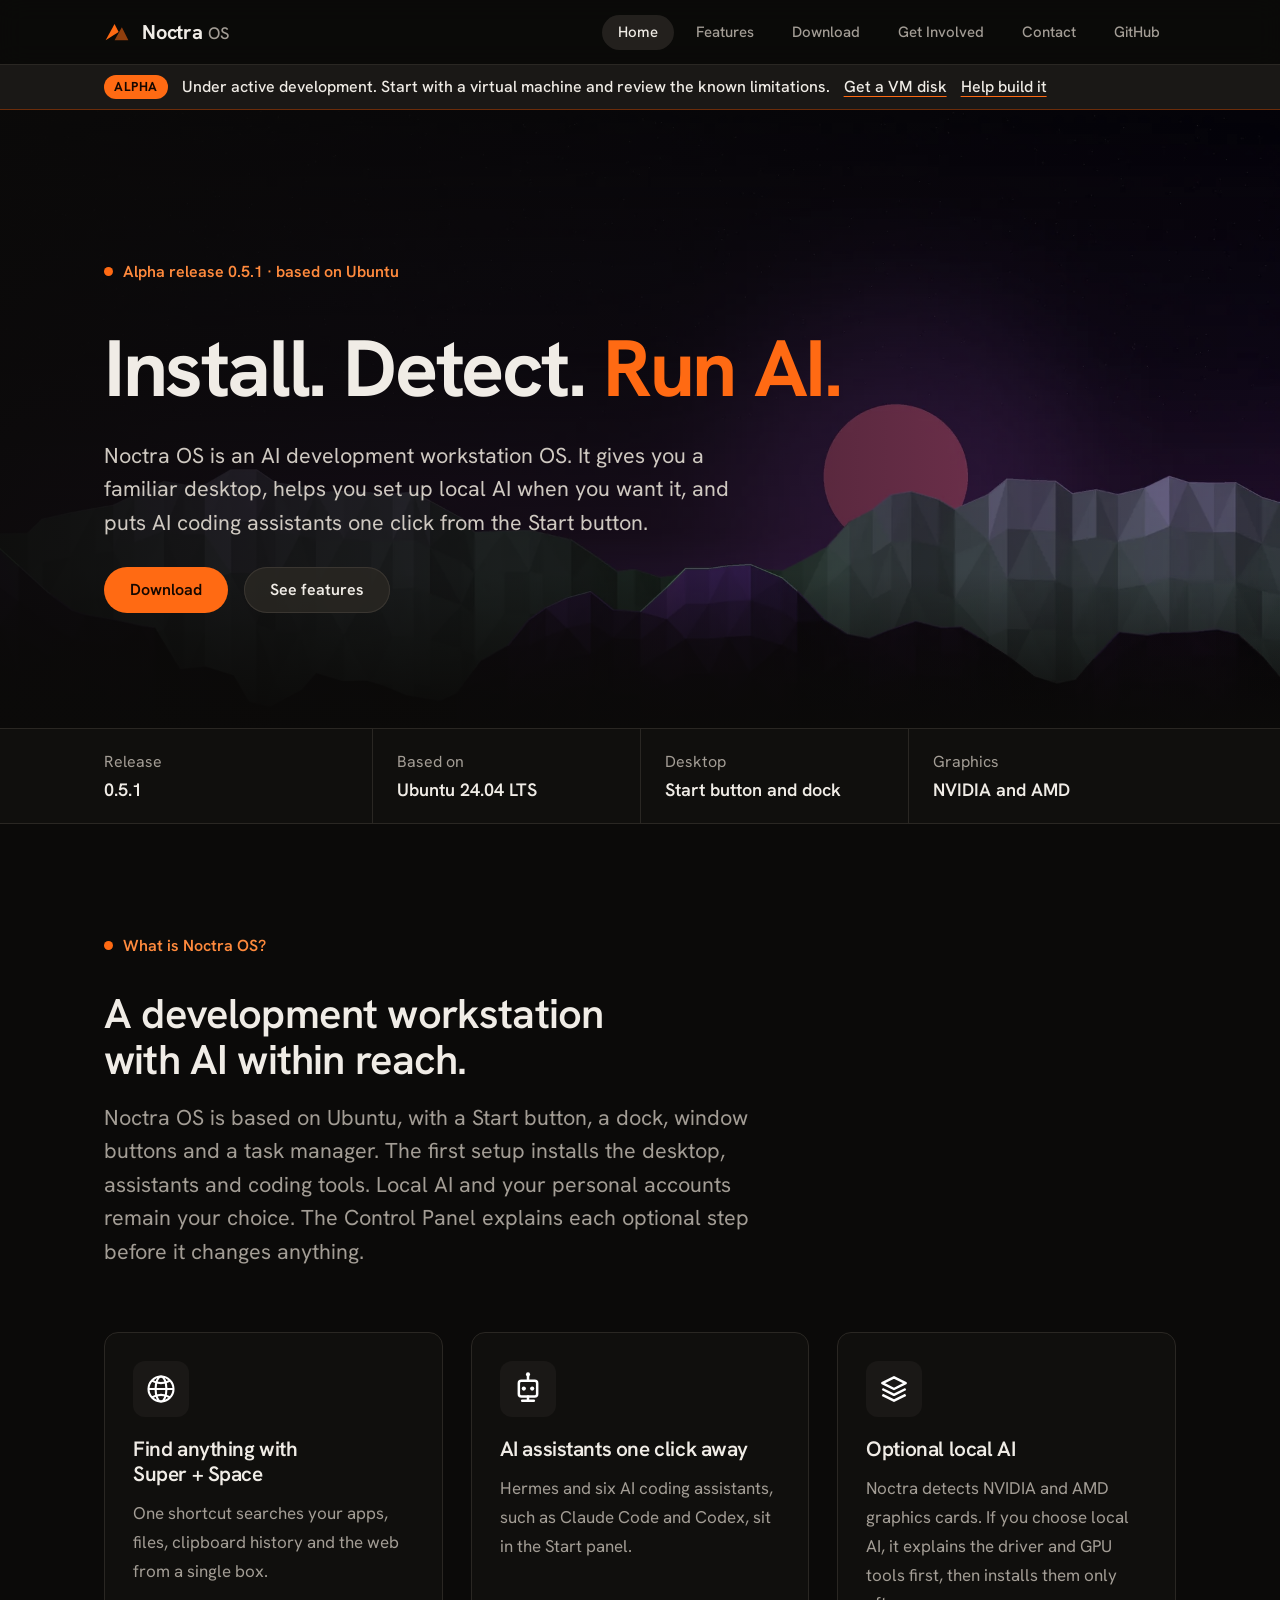
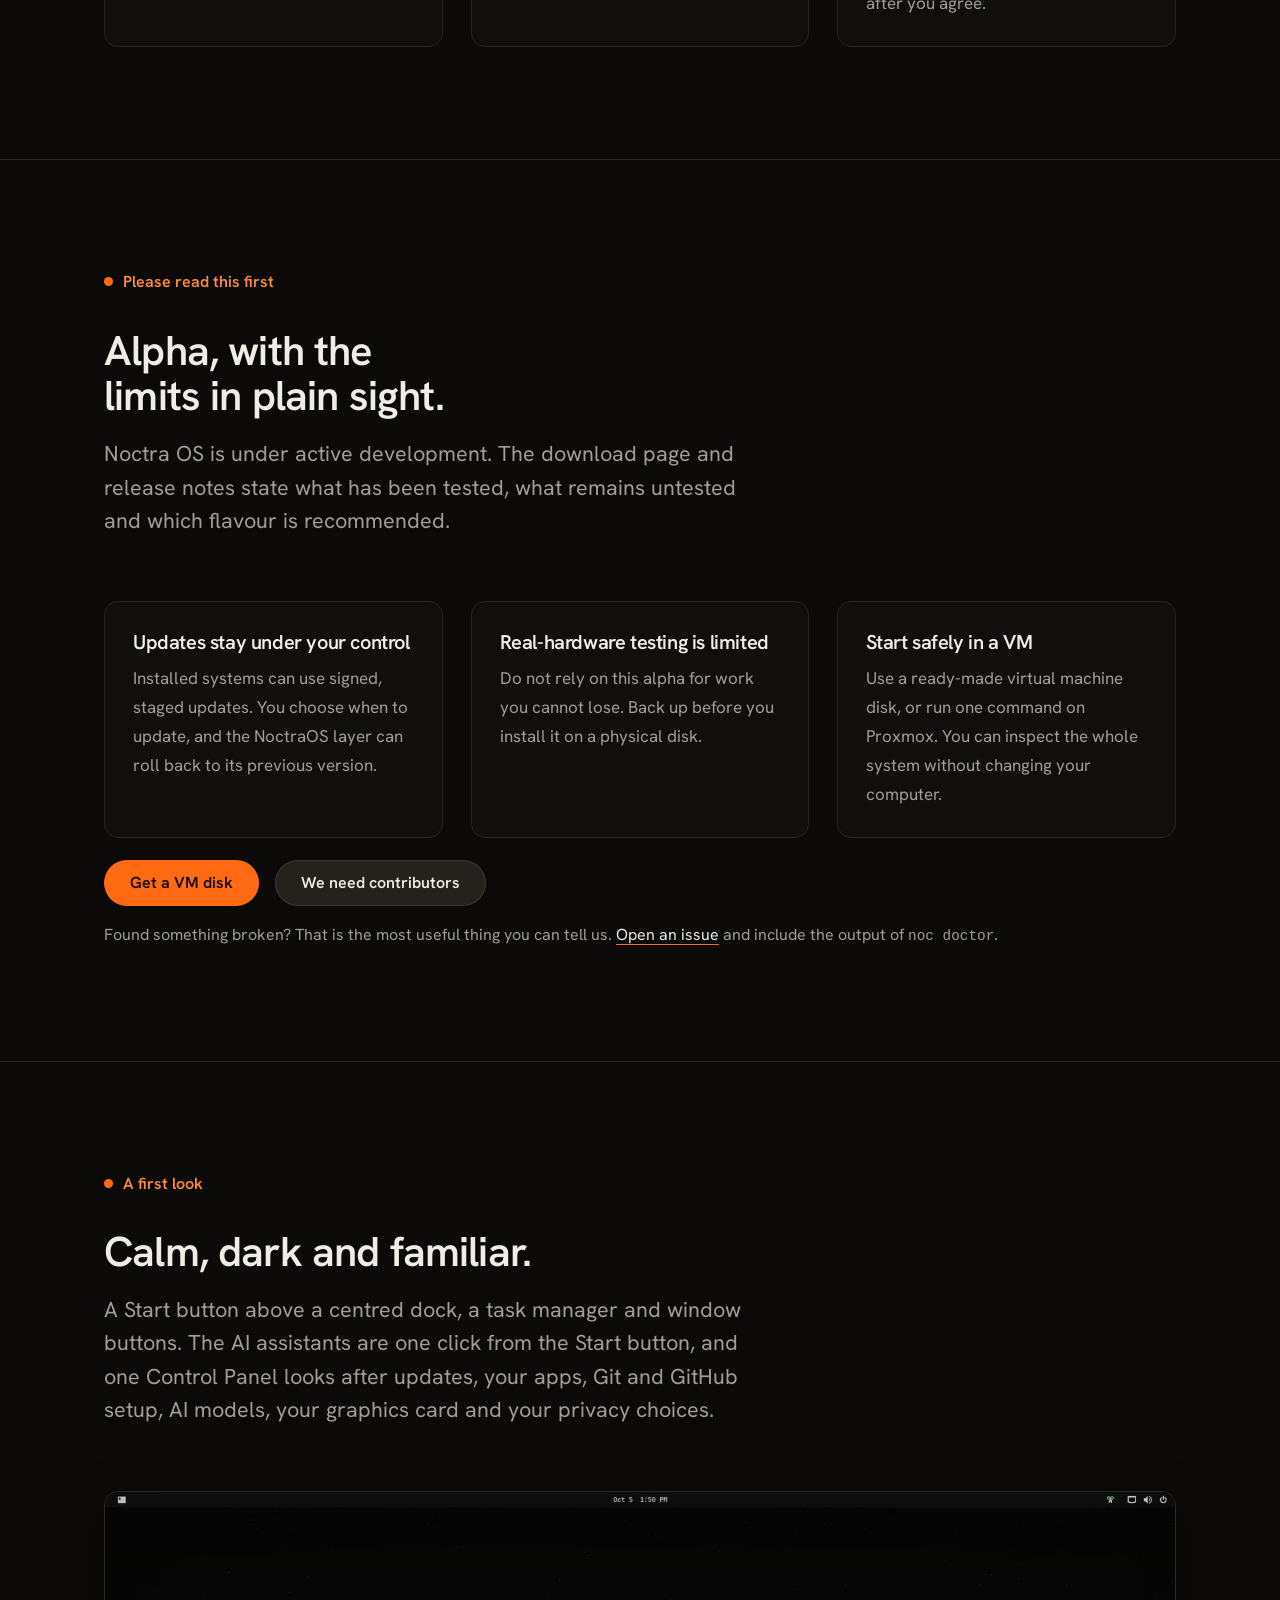
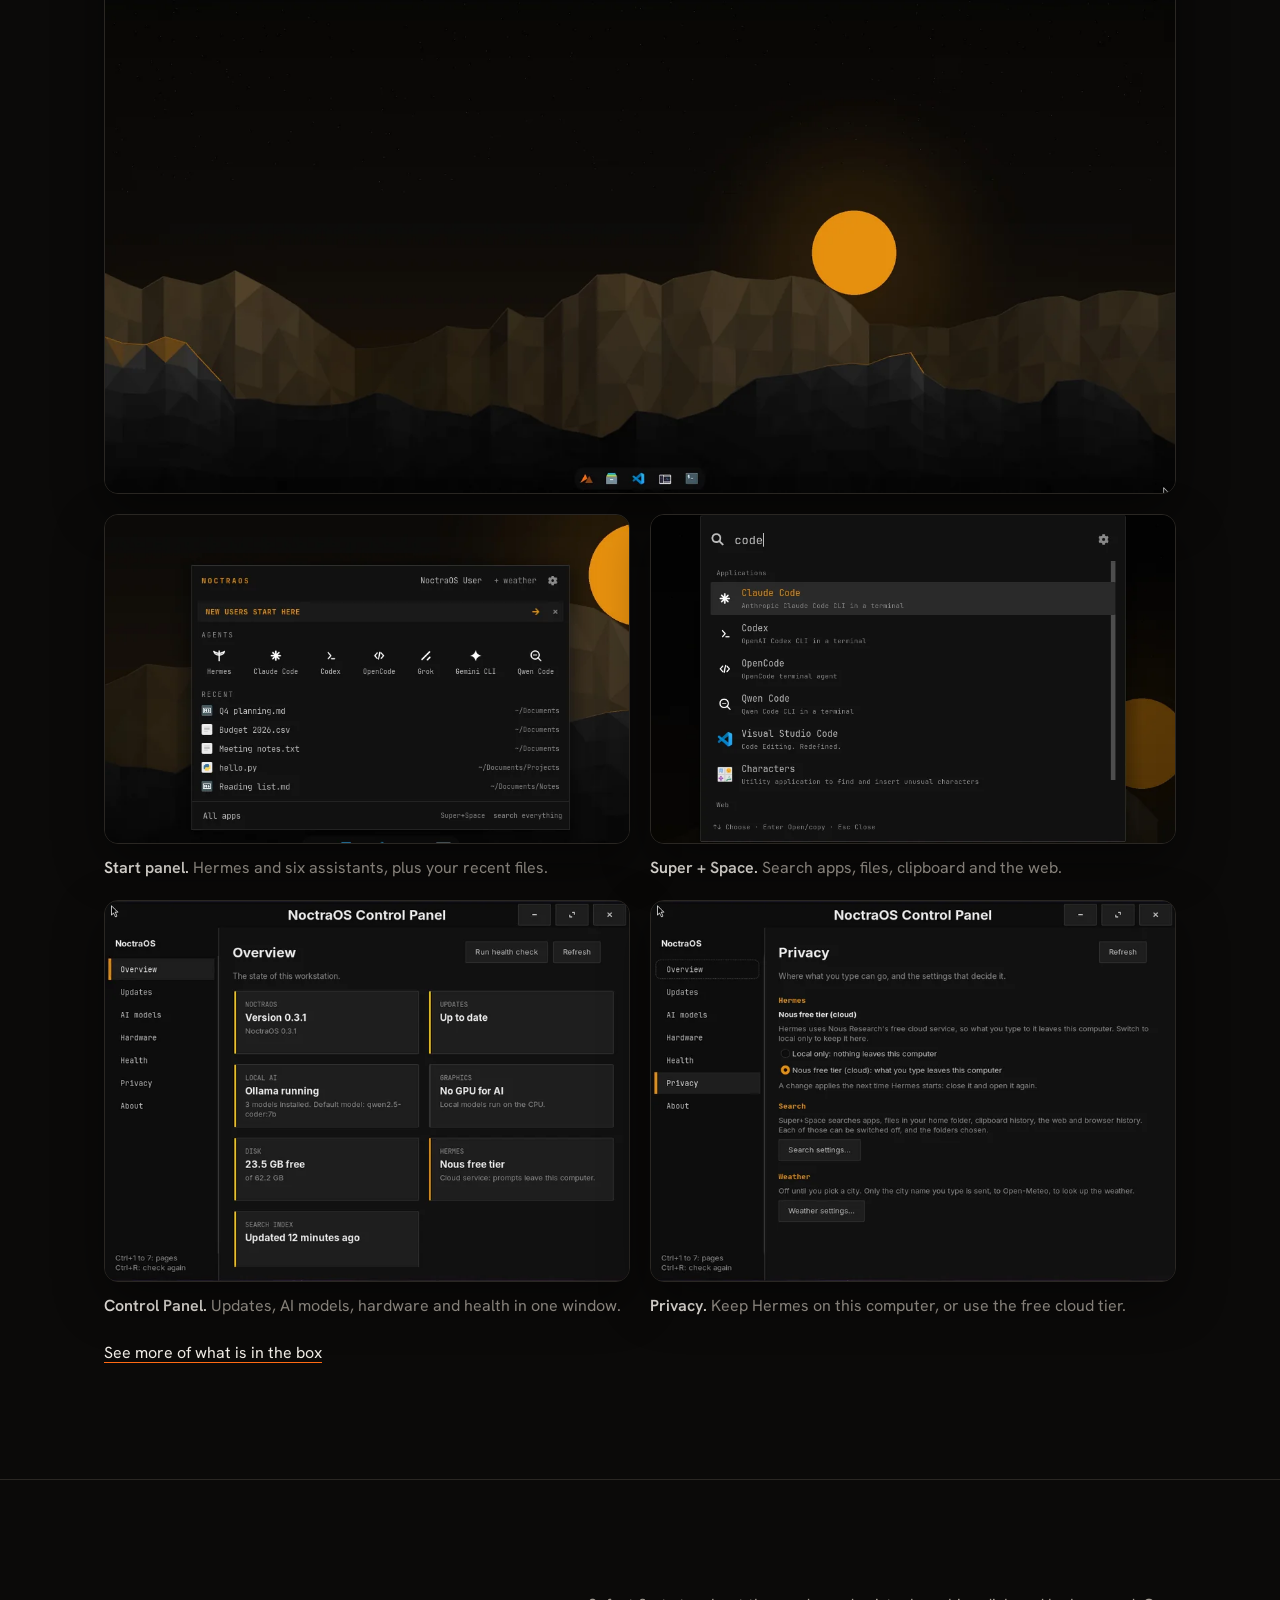
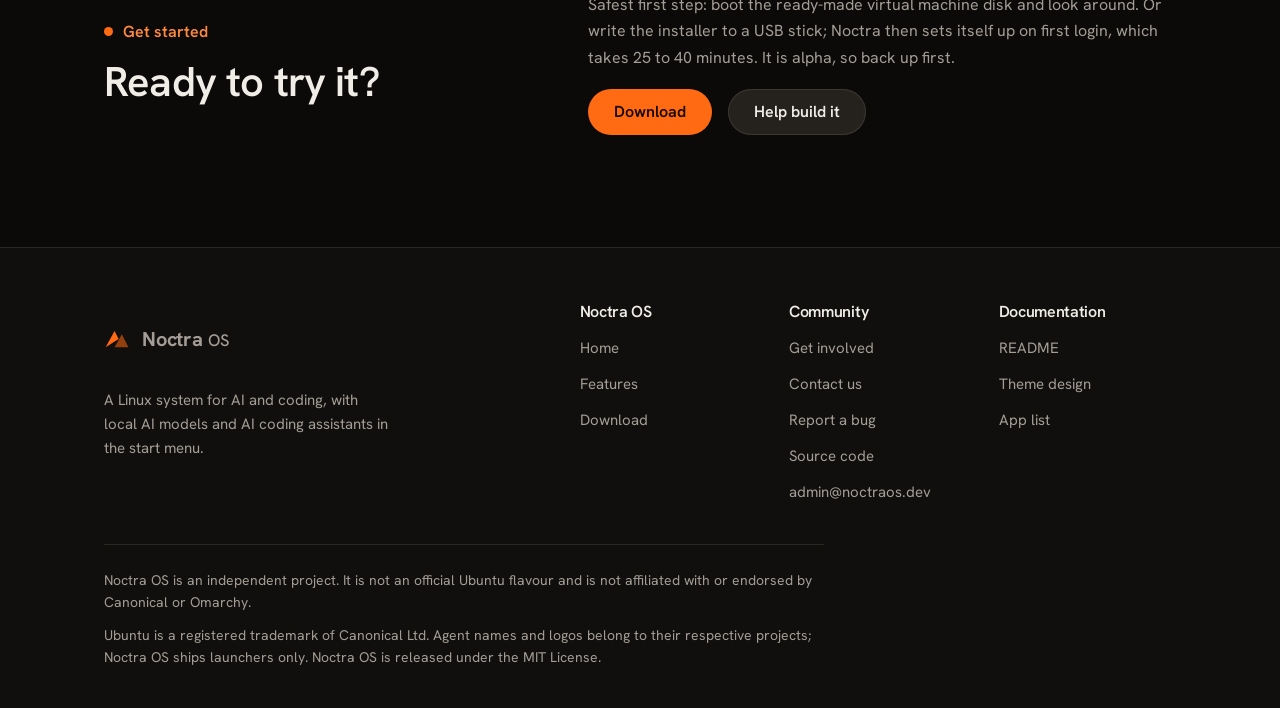
==== commit 6d601067: "Release 0.5.1: download page, torrent, Proxmox script, social cards Written by scripts/update-site-r" ====
--- a/site/index.html
+++ b/site/index.html
@@ -31,7 +31,7 @@
 <meta name="twitter:description" content="Noctra OS is an AI development workstation OS. Local AI models and AI coding assistants one click from the Start button, a ready coding setup, and Super + Space search.">
 <meta name="twitter:image" content="https://noctraos.dev/img/social/og-home.png">
 <meta name="twitter:image:alt" content="Noctra OS: an AI development workstation OS. A dark desktop with a dock and a Start button.">
-<script type="application/ld+json">{"@context":"https://schema.org","@graph":[{"@type":"Organization","@id":"https://noctraos.dev/#org","name":"Noctra OS","url":"https://noctraos.dev/","logo":"https://noctraos.dev/icon-512.png","email":"admin@noctraos.dev","sameAs":["https://github.com/dazeb/noctraos"],"contactPoint":{"@type":"ContactPoint","contactType":"customer support","email":"admin@noctraos.dev","availableLanguage":"en"}},{"@type":"WebSite","@id":"https://noctraos.dev/#website","url":"https://noctraos.dev/","name":"Noctra OS","publisher":{"@id":"https://noctraos.dev/#org"},"inLanguage":"en"},{"@type":"SoftwareApplication","@id":"https://noctraos.dev/#os","name":"Noctra OS","applicationCategory":"OperatingSystem","operatingSystem":"Linux (Ubuntu 24.04)","softwareVersion":"0.5.0","description":"An AI development workstation OS, with local AI models and AI coding assistants ready when you are.","url":"https://noctraos.dev/","downloadUrl":"https://noctraos.dev/download","releaseNotes":"https://github.com/dazeb/noctraos/releases/tag/v0.5.0","image":"https://noctraos.dev/img/social/og-home.png","license":"https://opensource.org/licenses/MIT","offers":{"@type":"Offer","price":"0","priceCurrency":"USD"},"author":{"@id":"https://noctraos.dev/#org"},"publisher":{"@id":"https://noctraos.dev/#org"}}]}</script>
+<script type="application/ld+json">{"@context":"https://schema.org","@graph":[{"@type":"Organization","@id":"https://noctraos.dev/#org","name":"Noctra OS","url":"https://noctraos.dev/","logo":"https://noctraos.dev/icon-512.png","email":"admin@noctraos.dev","sameAs":["https://github.com/dazeb/noctraos"],"contactPoint":{"@type":"ContactPoint","contactType":"customer support","email":"admin@noctraos.dev","availableLanguage":"en"}},{"@type":"WebSite","@id":"https://noctraos.dev/#website","url":"https://noctraos.dev/","name":"Noctra OS","publisher":{"@id":"https://noctraos.dev/#org"},"inLanguage":"en"},{"@type":"SoftwareApplication","@id":"https://noctraos.dev/#os","name":"Noctra OS","applicationCategory":"OperatingSystem","operatingSystem":"Linux (Ubuntu 24.04)","softwareVersion":"0.5.1","description":"An AI development workstation OS, with local AI models and AI coding assistants ready when you are.","url":"https://noctraos.dev/","downloadUrl":"https://noctraos.dev/download","releaseNotes":"https://github.com/dazeb/noctraos/releases/tag/v0.5.1","image":"https://noctraos.dev/img/social/og-home.png","license":"https://opensource.org/licenses/MIT","offers":{"@type":"Offer","price":"0","priceCurrency":"USD"},"author":{"@id":"https://noctraos.dev/#org"},"publisher":{"@id":"https://noctraos.dev/#org"}}]}</script>
 <link rel="preconnect" href="https://fonts.googleapis.com">
 <link rel="preconnect" href="https://fonts.gstatic.com" crossorigin>
 <link rel="stylesheet" href="https://fonts.googleapis.com/css2?family=Hanken+Grotesk:wght@400;500;600;700&family=JetBrains+Mono:wght@400;500;700&display=swap">
@@ -64,7 +64,7 @@
 <div class="hero">
   <img src="img/neon-rift.webp" alt="" width="1920" height="1080" fetchpriority="high">
   <div class="wrap">
-    <p class="eyebrow"><span class="dot"></span>Alpha release 0.5.0 · based on Ubuntu</p>
+    <p class="eyebrow"><span class="dot"></span>Alpha release 0.5.1 · based on Ubuntu</p>
     <h1>Install. Detect. <em>Run AI.</em></h1>
     <p class="lede">Noctra OS is an AI development workstation OS. It gives you a familiar desktop, helps you set up local AI when you want it, and puts AI coding assistants one click from the Start button.</p>
     <div class="cta">
@@ -76,7 +76,7 @@
 
 <div class="facts">
   <div class="wrap">
-    <div>Release<b>0.5.0</b></div>
+    <div>Release<b>0.5.1</b></div>
     <div>Based on<b>Ubuntu 24.04 LTS</b></div>
     <div>Desktop<b>Start button and dock</b></div>
     <div>Graphics<b>NVIDIA and AMD</b></div>
